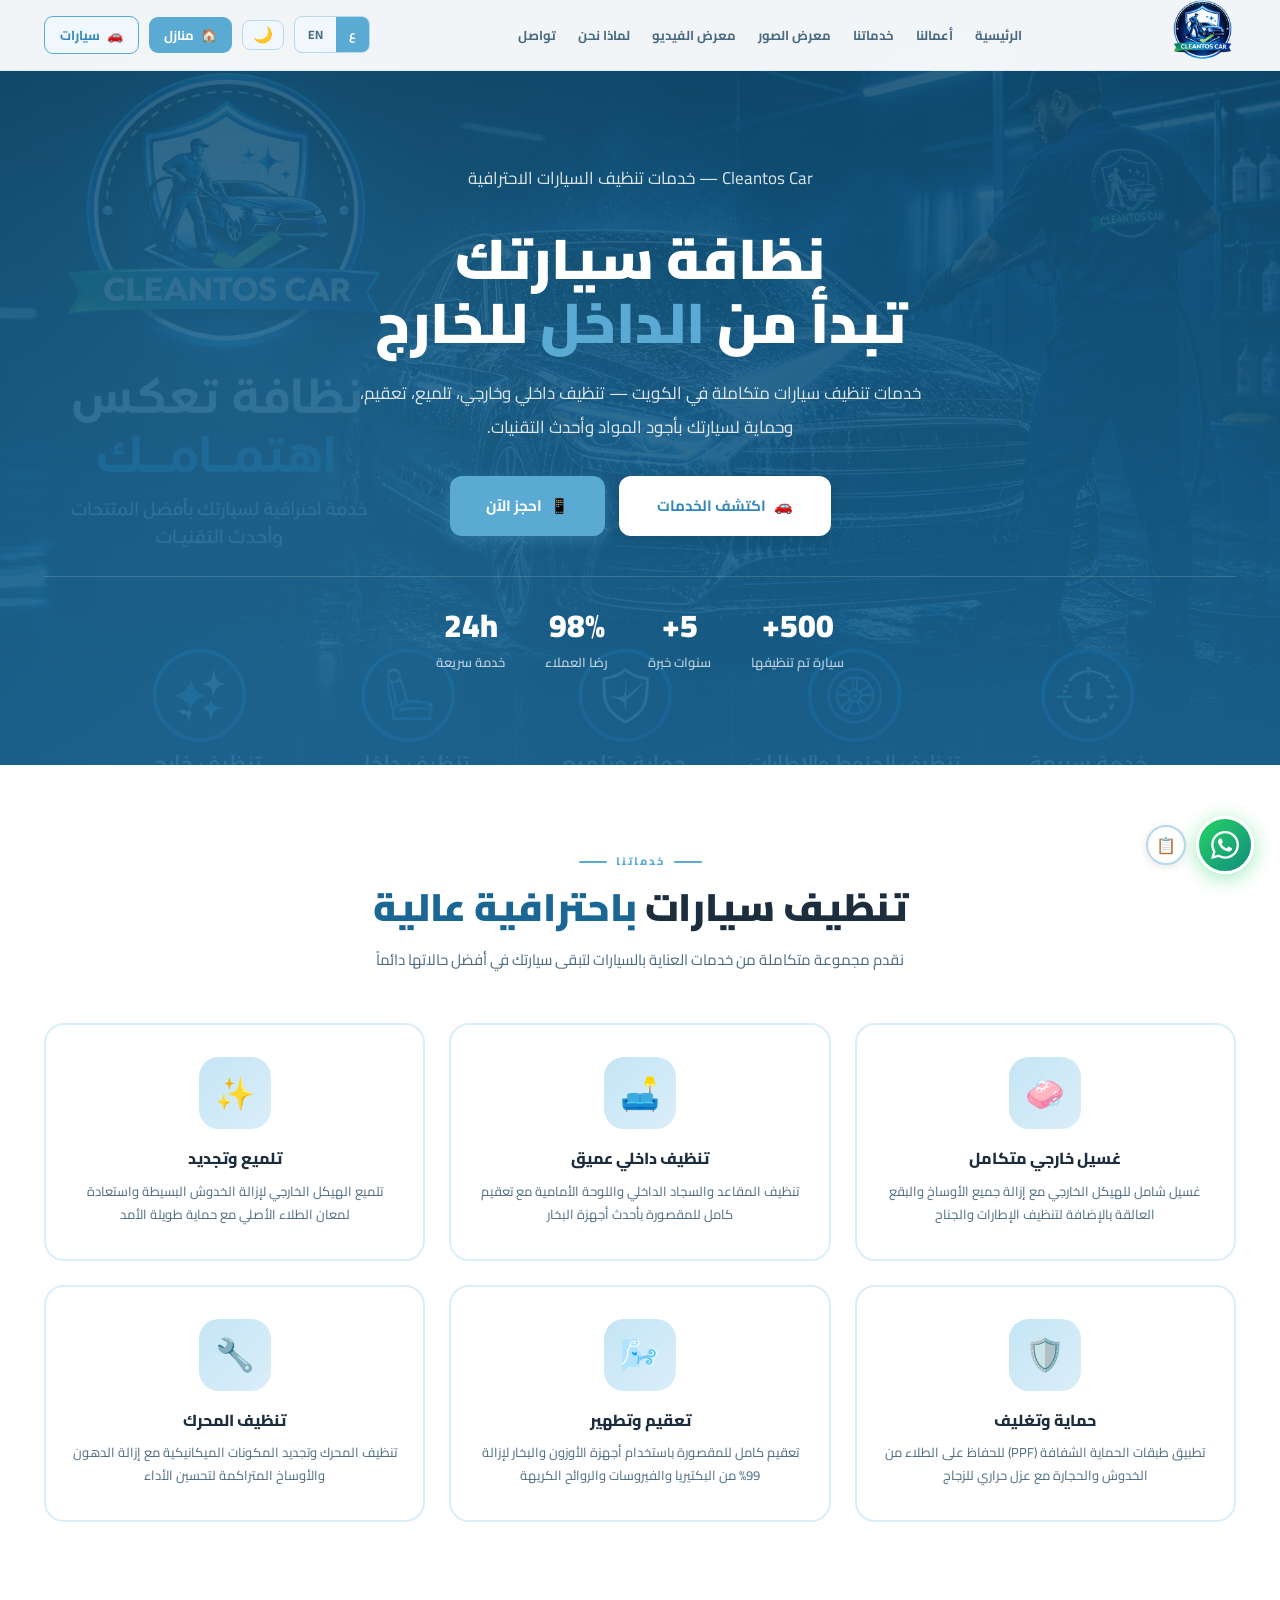
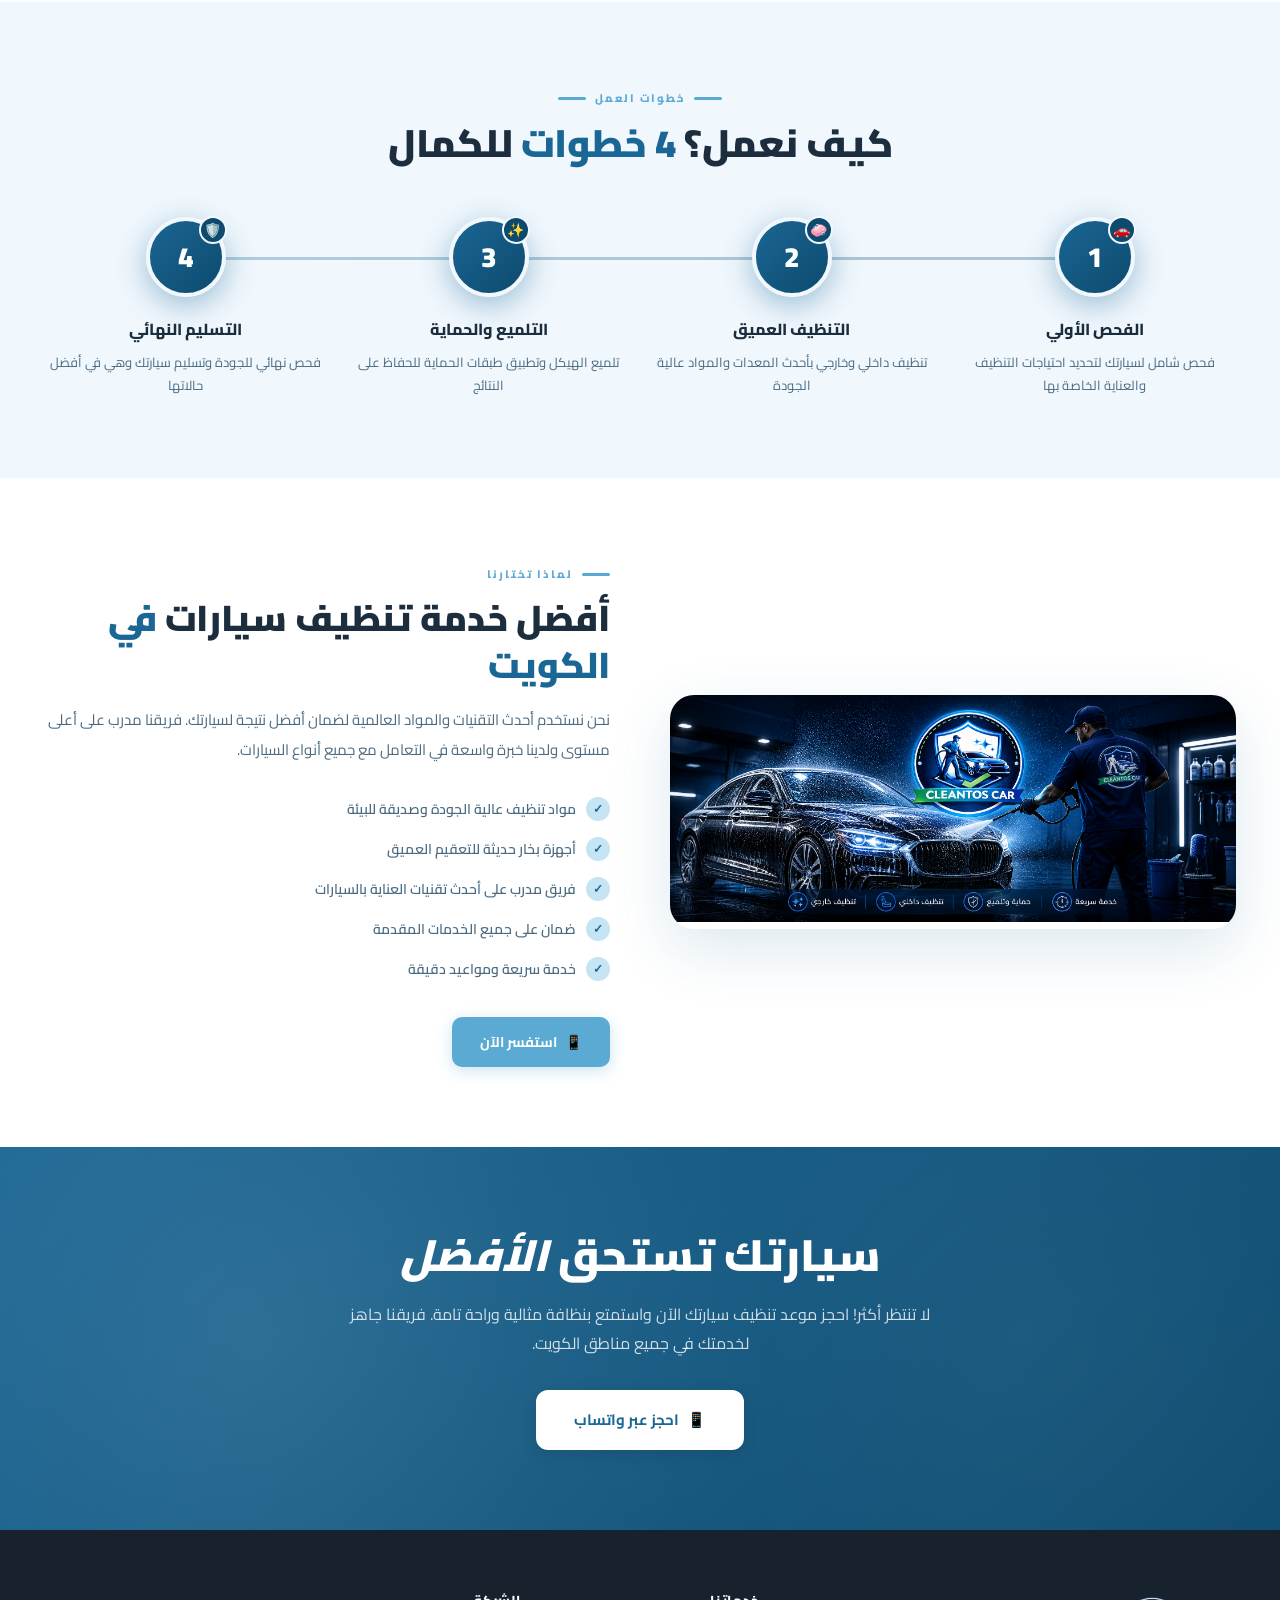
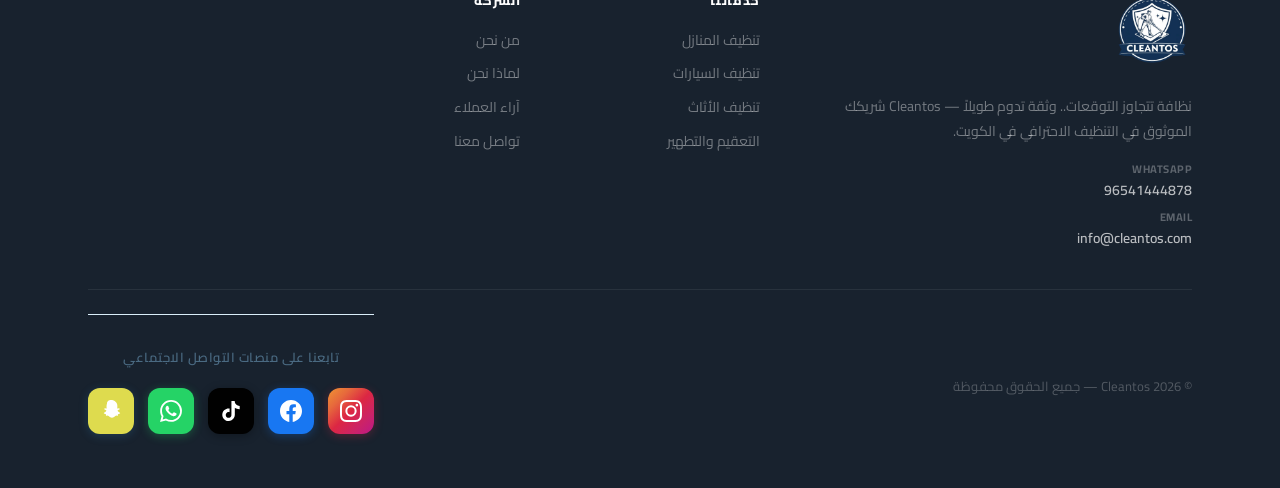
==== car.html @ 4e203213 "t ccommitt" ====
<!DOCTYPE html>
<html lang="ar" dir="rtl">

<head>
  <!-- Charset & Viewport -->
  <meta charset="UTF-8"/>
  <meta name="viewport" content="width=device-width, initial-scale=1.0"/>
  
  <!-- Canonical URL -->
  <link rel="canonical" href="https://www.cleantos.com/"/>
  
  <!-- Title: أقصر وأكثر تركيزاً -->
  <title>كليتوس | تنظيف منازل وسيارات في الكويت - احجز الآن</title>
  
  <!-- Meta Description: أكثر جاذبية ودعوة للعمل -->
  <meta name="description" content="✓ تنظيف احترافي للمنازل والسيارات في الكويت ✓ خبرة 5+ سنوات ✓ مواد آمنة وصديقة للبيئة ✓ حجز فوري عبر واتساب 41444878 - احصل على عرض مجاني!"/>
  
  <!-- Keywords (اختياري لكن مفيد) -->
  <meta name="keywords" content="تنظيف منازل الكويت, تنظيف سيارات, تنظيف فلل, تنظيف شقق, تنظيف كنب, تنظيف سجاد, خدمات تنظيف, شركة تنظيف"/>
  
  <!-- Author -->
  <meta name="author" content="Cleantos Kuwait"/>
  <meta name="robots" content="index, follow, max-image-preview:large, max-snippet:-1, max-video-preview:-1"/>
  
  <!-- Geo Tags (مهم للكويت) -->
  <meta name="geo.region" content="KW"/>
  <meta name="geo.placename" content="Kuwait"/>
  <meta name="geo.position" content="29.3759;47.9774"/>
  <meta name="ICBM" content="29.3759, 47.9774"/>
  
  <!-- Open Graph / Facebook -->
  <meta property="og:locale" content="ar_KW"/>
  <meta property="og:type" content="website"/>
  <meta property="og:title" content="كليتوس | تنظيف احترافي للمنازل والسيارات في الكويت"/>
  <meta property="og:description" content="خدمات تنظيف متكاملة بأجود المواد وأحدث المعدات - التزام تام بالمواعيد في جميع مناطق الكويت"/>
  <meta property="og:url" content="https://www.cleantos.com/"/>
  <meta property="og:site_name" content="Cleantos Kuwait"/>
  <meta property="og:image" content="https://www.cleantos.com/images/og-image.jpg"/>
  <meta property="og:image:width" content="1200"/>
  <meta property="og:image:height" content="630"/>
  <meta property="og:image:alt" content="خدمات تنظيف كليتوس في الكويت"/>
  
  <!-- Twitter Card -->
  <meta name="twitter:card" content="summary_large_image"/>
  <meta name="twitter:title" content="كليتوس | تنظيف احترافي للمنازل والسيارات في الكويت"/>
  <meta name="twitter:description" content="خدمات تنظيف متكاملة بأجود المواد وأحدث المعدات"/>
  <meta name="twitter:image" content="https://www.cleantos.com/images/twitter-card.jpg"/>
  
  <!-- Favicon -->
  <link rel="icon" type="image/png" href="/logo.png"/>
  <link rel="apple-touch-icon" href="/logo.png"/>
  
  <!-- Preconnect for Performance -->
  <link rel="preconnect" href="https://fonts.googleapis.com"/>
  <link rel="preconnect" href="https://fonts.gstatic.com" crossorigin/>
  <link rel="dns-prefetch" href="https://images.unsplash.com"/>
  
  <!-- Fonts -->
  <link href="https://fonts.googleapis.com/css2?family=Cairo:wght@300;400;500;600;700;800;900&family=Inter:wght@400;500;600;700;800;900&display=swap" rel="stylesheet"/>
  
<link rel="stylesheet" href="style.css"/>

<style>
/* ===== ROOT & BASE ===== */


:root{--sky:#f0f7fd;--sky2:#daeef9;--w:#fff;--az:#5aaad4;--az2:#3388bb;--az3:#1a6694;--azp:#c5e5f5;
   --car-primary:#1a6694;
  --car-secondary:#0d4a6e;
  --car-accent:#5aaad4;
  --car-light:#c5e5f5;
  --car-grad:linear-gradient(135deg,#1a6694,#0d4a6e);
  
  --car-grad:linear-gradient(135deg,#1a6694,#0d4a6e);
  --house-grad:linear-gradient(135deg,#25a55f,#1a7a44);
  --dk:#18222e;--tx:#1c2d3e;--txl:#4a6a82;--bd:#b8d8ee;--bd2:#daeef9;--shadow:0 4px 20px rgba(90,170,212,0.08);--shadow-hover:0 20px 50px rgba(90,170,212,0.2);}
html{scroll-behavior:smooth}
body{font-family:'Cairo',sans-serif;background:var(--sky);color:var(--tx);direction:rtl;overflow-x:hidden;line-height:1.6;}
html.ltr body{direction:ltr;font-family:'Inter',sans-serif}
html.ltr .ar{display:none!important}
html.ltr .en{display:initial!important}
html:not(.ltr) .en{display:none!important}
.rv{opacity:0;transform:translateY(30px);transition:opacity 0.8s ease,transform 0.8s ease}
.rv.on{opacity:1;transform:translateY(0)}
.container{max-width:1340px;margin:0 auto;padding:0 44px;position:relative;z-index:1}
#pgb{position:fixed;top:0;left:0;height:3px;background:linear-gradient(90deg,var(--az3),var(--az),#90d0f0);z-index:9999;width:0;transition:width 0.1s;}
#btt{position:fixed;bottom:96px;left:26px;width:48px;height:48px;border-radius:50%;background:var(--az);color:#fff;border:none;cursor:pointer;font-size:20px;display:flex;align-items:center;justify-content:center;box-shadow:0 4px 18px rgba(90,170,212,.4);opacity:0;transform:translateY(14px);transition:all .35s;z-index:998;}
#btt.sh{opacity:1;transform:translateY(0)}
#btt:hover{background:var(--az2);transform:translateY(-3px)!important}
#wa{position:fixed;bottom:26px;right:26px;z-index:999;display:flex;align-items:center;gap:10px;}
.wab{width:58px;height:58px;border-radius:50%;background:linear-gradient(135deg,#25d366,#128c7e);display:flex;align-items:center;justify-content:center;box-shadow:0 4px 20px rgba(37,211,102,.45);border:3px solid #fff;animation:wap 2.5s infinite;transition:transform .2s;text-decoration:none;position:relative;}
.wab:hover{transform:scale(1.12)}
.wab svg{width:28px;height:28px;fill:#fff}
@keyframes wap{0%,100%{box-shadow:0 4px 20px rgba(37,211,102,.38)}50%{box-shadow:0 4px 30px rgba(37,211,102,.72),0 0 0 8px rgba(37,211,102,.1)}}
.wat{background:var(--dk);color:#fff;font-size:12px;font-weight:700;padding:6px 14px;border-radius:20px;white-space:nowrap;opacity:0;transform:translateX(-8px);transition:all .3s;pointer-events:none;}
#wa:hover .wat{opacity:1;transform:translateX(0)}
#booking-btn{position:fixed;bottom:96px;right:26px;background:var(--az2);color:#fff;padding:12px 20px;border-radius:25px;font-size:13px;font-weight:700;box-shadow:0 4px 16px rgba(51,136,187,.35);z-index:998;text-decoration:none;font-family:inherit;transition:all .25s;white-space:nowrap;display:flex;align-items:center;gap:6px;}
#booking-btn:hover{background:var(--az3);transform:translateY(-2px);box-shadow:0 6px 22px rgba(51,136,187,.45);}
html.ltr #booking-btn{right:auto;left:26px}
header{position:fixed;top:0;right:0;left:0;z-index:1000;background:rgba(255,255,255,0.95);backdrop-filter:blur(10px);border-bottom:1px solid var(--bd2);transition:box-shadow .3s;}
.navi{display:flex;align-items:center;justify-content:space-between;padding:0 44px;height:70px;max-width:1340px;margin:0 auto;}
.nul{display:flex;align-items:center;gap:22px;list-style:none;}
.nul a{text-decoration:none;color:var(--txl);font-size:13px;font-weight:700;white-space:nowrap;position:relative;padding-bottom:3px;cursor:pointer;transition:color .2s;}
.nul a::after{content:'';position:absolute;bottom:0;right:0;width:0;height:2px;background:var(--az);transition:width .25s;border-radius:2px;}
html.ltr .nul a::after{right:auto;left:0}
.nul a:hover,.nul a.act{color:var(--az)}
.nul a:hover::after,.nul a.act::after{width:100%}
.lt{display:flex;background:var(--sky);border:1.5px solid var(--bd);border-radius:8px;overflow:hidden;}
.lt button{background:none;border:none;padding:6px 13px;font-size:12px;font-weight:700;color:var(--txl);cursor:pointer;transition:all .2s;font-family:inherit;}
.lt button.a{background:var(--az);color:#fff}
.navr{display:flex;align-items:center;gap:10px;}
.nc{display:flex;align-items:center;gap:7px;padding:8px 15px;border-radius:9px;font-size:13px;font-weight:700;cursor:pointer;border:none;font-family:inherit;transition:all .2s;white-space:nowrap;text-decoration:none;}
.nc-az{background:var(--az);color:#fff}
.nc-az:hover{background:var(--az2);transform:translateY(-1px);box-shadow:0 4px 14px rgba(90,170,212,.3)}
.nc-out{background:var(--sky);border:1.5px solid var(--az)!important;color:var(--az2);}
.nc-out:hover{background:var(--azp);transform:translateY(-1px)}
.hbg{display:none;flex-direction:column;gap:5px;cursor:pointer;padding:4px;}
.hbg span{display:block;width:24px;height:2px;background:var(--txl);border-radius:2px;transition:all .3s;}
.hbg.o span:first-child{transform:translateY(7px) rotate(45deg)}
.hbg.o span:nth-child(2){opacity:0}
.hbg.o span:last-child{transform:translateY(-7px) rotate(-45deg)}
.mobn{display:none;flex-direction:column;background:var(--w);border-top:1px solid var(--bd2);padding:0 28px;max-height:0;overflow:hidden;transition:max-height .4s ease,padding .3s;}
.mobn.o{display:flex;max-height:600px;padding:14px 28px;}
.mobn a{color:var(--txl);text-decoration:none;font-size:14px;font-weight:600;padding:9px 0;border-bottom:1px solid var(--bd2);transition:color .2s;}
.mobn a:hover{color:var(--az)}
.mobn a:last-child{border-bottom:none}
.hero{min-height:100vh;background:linear-gradient(rgba(240,247,253,0.85), rgba(218,238,249,0.9)),url('https://images.unsplash.com/photo-1581578731548-c64695cc6952?auto=format&fit=crop&w=1920&q=80');background-size:cover;background-position:center;display:flex;align-items:center;position:relative;overflow:hidden;padding-top:70px;}
.hero-pattern{position:absolute;inset:0;width:100%;height:100%;pointer-events:none;z-index:0;opacity:0.6;}
.hero-content{max-width:1340px;margin:0 auto;padding:80px 44px;display:grid;grid-template-columns:1.1fr .9fr;gap:60px;align-items:center;position:relative;z-index:2;width:100%;}
.hero-badge{display:inline-flex;align-items:center;gap:8px;background:var(--azp);color:var(--az2);font-size:12px;font-weight:800;padding:6px 16px;border-radius:20px;border:1.5px solid var(--bd);margin-bottom:20px;}
.hero-subtitle{color:var(--txl);font-size:15px;margin-bottom:10px;font-weight:600;font-style:italic;}
.hero-title{font-size:clamp(32px,4vw,56px);font-weight:900;color:var(--tx);line-height:1.15;margin-bottom:20px;}
.hero-title em{font-style:normal;color:var(--az);}
.hero-desc{color:var(--txl);font-size:16px;line-height:2;margin-bottom:32px;max-width:500px;}
.hero-buttons{display:flex;gap:14px;flex-wrap:wrap;margin-bottom:40px;}
.hero-stats{display:flex;gap:32px;padding-top:28px;border-top:2px solid var(--bd2);flex-wrap:wrap;}
.hero-stat-num{font-size:28px;font-weight:900;color:var(--az);display:block;line-height:1;margin-bottom:8px;}
.hero-stat-label{font-size:12px;color:var(--txl);font-weight:600;}
.hero-cards{display:flex;flex-direction:column;gap:14px;}
.hero-card{background:rgba(255,255,255,0.6);backdrop-filter:blur(10px);border:1.5px solid var(--bd2);border-radius:16px;padding:18px 20px;display:flex;align-items:flex-start;gap:14px;text-decoration:none;transition:all .35s;}
.hero-card:hover{border-color:var(--az);transform:translateX(-8px);background:rgba(255,255,255,0.9);box-shadow:var(--shadow-hover);}
html.ltr .hero-card:hover{transform:translateX(8px)}
.hero-card-icon{width:44px;height:44px;border-radius:12px;flex-shrink:0;background:var(--azp);border:1.5px solid var(--bd);display:flex;align-items:center;justify-content:center;font-size:20px;}
.hero-card h3{color:var(--tx);font-size:14px;font-weight:700;margin-bottom:4px;}
.hero-card p{color:var(--txl);font-size:12.5px;line-height:1.6;}
.tw-cursor{display:inline-block;color:var(--az);font-weight:300;font-size:1.1em;margin-right:2px;animation:blink 1s step-end infinite;}
html.ltr .tw-cursor{margin-right:0;margin-left:2px}
@keyframes blink{0%,100%{opacity:1}50%{opacity:0}}
@keyframes pulse-btn{0%,100%{box-shadow:0 8px 30px rgba(90,170,212,.35);transform:scale(1)}50%{box-shadow:0 8px 40px rgba(90,170,212,.55);transform:scale(1.03)}}
.btn{display:inline-flex;align-items:center;gap:8px;padding:14px 28px;border-radius:10px;font-size:14px;font-weight:700;cursor:pointer;border:none;font-family:inherit;transition:all .25s;text-decoration:none;white-space:nowrap;}
.btn-az{background:var(--az);color:#fff;box-shadow:0 4px 15px rgba(90,170,212,.3);}
.btn-az:hover{background:var(--az2);transform:translateY(-2px);box-shadow:0 8px 25px rgba(90,170,212,.4);}
.btn-out{background:transparent;color:var(--az);border:2px solid var(--az)!important;}
.btn-out:hover{background:var(--azp);transform:translateY(-2px);}
.btn-wh{background:#fff;color:var(--az2);border:2px solid #fff!important;box-shadow:0 4px 15px rgba(0,0,0,.1);}
.btn-wh:hover{background:var(--azp);border-color:var(--az)!important;}
.btn-lg{padding:16px 36px;font-size:15px;border-radius:12px;}
.section-header{text-align:center;margin-bottom:48px;}
.ey{display:inline-flex;align-items:center;gap:9px;margin-bottom:12px;}
.eyl{width:28px;height:2.5px;background:var(--az);border-radius:2px;flex-shrink:0;}
.eyt{font-size:11px;font-weight:800;color:var(--az);text-transform:uppercase;letter-spacing:2px;}
.st{font-size:clamp(24px,3vw,40px);font-weight:900;color:var(--tx);line-height:1.3;margin-bottom:13px;}
.st em{font-style:normal;color:var(--az);}
.sd{color:var(--txl);font-size:15px;line-height:2;max-width:600px;margin:0 auto;}
.why-section{background:var(--w);padding:80px 44px;position:relative;overflow:hidden;}
.why-grid{display:grid;grid-template-columns:repeat(5,1fr);gap:20px;}
.why-card{background:var(--w);border:2px solid var(--bd2);border-radius:20px;padding:32px 18px;text-align:center;transition:all .4s cubic-bezier(0.175,0.885,0.32,1.275);position:relative;overflow:hidden;box-shadow:var(--shadow);}
.why-card::before{content:'';position:absolute;top:0;left:0;right:0;height:4px;background:linear-gradient(90deg,var(--az3),var(--az),var(--az2));transform:scaleX(0);transition:transform .4s ease;transform-origin:right;}
.why-card:hover::before{transform:scaleX(1);transform-origin:left;}
.why-card:hover{transform:translateY(-10px) scale(1.02);border-color:var(--az);box-shadow:var(--shadow-hover),0 0 0 1px rgba(90,170,212,0.1);}
.why-icon-wrap{width:72px;height:72px;border-radius:20px;background:linear-gradient(135deg,var(--azp),var(--sky2));display:flex;align-items:center;justify-content:center;margin:0 auto 18px;font-size:32px;transition:all .4s ease;position:relative;}
.why-card:hover .why-icon-wrap{transform:rotate(-5deg) scale(1.1);background:linear-gradient(135deg,var(--az),var(--az2));box-shadow:0 8px 25px rgba(90,170,212,.35);}
.why-card h4{font-size:15px;font-weight:800;color:var(--tx);margin-bottom:10px;line-height:1.4;}
.why-card p{font-size:12.5px;color:var(--txl);line-height:1.8;}
.why-blob{position:absolute;top:-20px;right:-20px;width:80px;height:80px;background:var(--azp);border-radius:50%;opacity:.3;transition:all .4s;}
.why-card:hover .why-blob{transform:scale(2.5) translate(-20px,20px);opacity:.15;}
.service-section{padding:80px 44px;position:relative;overflow:hidden;}
.service-section:nth-child(even){background:var(--sky)}
.service-section:nth-child(odd){background:var(--w)}
.service-grid{display:grid;grid-template-columns:1fr 1fr;gap:60px;align-items:center;}
.service-image{border-radius:24px;overflow:hidden;box-shadow:0 20px 60px rgba(90,170,212,.15);position:relative;}
.service-image img{width:100%;height:100%;object-fit:cover;transition:transform .6s ease;}
.service-image:hover img{transform:scale(1.05)}
.service-image-badge{position:absolute;top:20px;right:20px;background:var(--az);color:#fff;padding:8px 16px;border-radius:20px;font-size:13px;font-weight:700;}
html.ltr .service-image-badge{right:auto;left:20px}
.service-content h3{font-size:clamp(24px,3vw,36px);font-weight:900;color:var(--tx);margin-bottom:16px;line-height:1.3;}
.service-content h3 em{font-style:normal;color:var(--az);}
.service-content p{color:var(--txl);font-size:15px;line-height:2;margin-bottom:24px;}
.service-features{list-style:none;margin-bottom:28px;}
.service-features li{display:flex;align-items:center;gap:10px;padding:8px 0;color:var(--txl);font-size:14px;font-weight:600;}
.service-features li::before{content:'✓';width:24px;height:24px;background:var(--azp);border-radius:50%;display:flex;align-items:center;justify-content:center;color:var(--az);font-size:12px;font-weight:900;flex-shrink:0;}
.stats-section{background:linear-gradient(135deg,var(--az3),var(--az2));padding:60px 44px;position:relative;overflow:hidden;}
.stats-grid{display:grid;grid-template-columns:repeat(4,1fr);gap:32px;max-width:1000px;margin:0 auto;text-align:center;position:relative;z-index:1;}
.stat-item{color:#fff;}
.stat-num{font-size:clamp(36px,4vw,48px);font-weight:900;display:block;line-height:1;margin-bottom:8px;}
.stat-label{font-size:14px;opacity:0.8;font-weight:600;}
.stat-divider{width:1px;background:rgba(255,255,255,0.2);height:60px;align-self:center;}
.testimonials-section{background:var(--sky);padding:80px 44px;}
.testimonials-grid{display:grid;grid-template-columns:repeat(3,1fr);gap:24px;}
.testimonial-card{background:var(--w);border:2px solid var(--bd2);border-radius:20px;padding:32px;transition:all .3s;box-shadow:var(--shadow);}
.testimonial-card:hover{transform:translateY(-5px);border-color:var(--az);box-shadow:var(--shadow-hover);}
.testimonial-stars{color:#ffc107;font-size:18px;margin-bottom:16px;letter-spacing:2px;}
.testimonial-text{color:var(--tx);font-size:15px;line-height:1.9;margin-bottom:20px;font-style:italic;}
.testimonial-author{display:flex;align-items:center;gap:12px;}
.testimonial-avatar{width:48px;height:48px;border-radius:50%;background:linear-gradient(135deg,var(--az),var(--az2));display:flex;align-items:center;justify-content:center;color:#fff;font-size:18px;font-weight:700;}
.testimonial-info h5{font-size:14px;font-weight:800;color:var(--tx);margin-bottom:2px;}
.testimonial-info span{font-size:12px;color:var(--txl);}
.cta-section{background:linear-gradient(135deg,var(--az3),var(--az2));padding:80px 44px;text-align:center;position:relative;overflow:hidden;}
.cta-section h2{font-size:clamp(28px,3.5vw,44px);font-weight:900;color:#fff;line-height:1.3;margin-bottom:16px;}
.cta-section p{color:rgba(255,255,255,0.75);font-size:16px;line-height:1.8;margin-bottom:32px;max-width:600px;margin-left:auto;margin-right:auto;}
.cta-buttons{display:flex;gap:16px;justify-content:center;flex-wrap:wrap;}
footer{background:var(--dk);color:#fff;padding:60px 44px 30px;}
.footer-grid{display:grid;grid-template-columns:2fr 1fr 1fr 1fr;gap:46px;padding-bottom:40px;border-bottom:1px solid rgba(255,255,255,.07);margin-bottom:24px;}
.footer-brand p{color:rgba(255,255,255,.4);font-size:14px;line-height:1.85;margin-bottom:16px;}
.footer-contact{display:flex;flex-direction:column;gap:8px;}
.footer-contact-item{display:flex;flex-direction:column;}
.footer-contact-label{color:rgba(255,255,255,.3);font-size:11px;font-weight:700;text-transform:uppercase;letter-spacing:.5px;}
.footer-contact-value{color:rgba(255,255,255,.7);font-size:14px;font-weight:600;text-decoration:none;transition:color .2s;}
.footer-contact-value:hover{color:var(--az)}
.footer-col h4{font-size:13px;font-weight:800;color:#fff;margin-bottom:16px;text-transform:uppercase;letter-spacing:.8px;}
.footer-col ul{list-style:none;}
.footer-col li{margin-bottom:8px}
.footer-col a{color:rgba(255,255,255,.4);text-decoration:none;font-size:14px;transition:color .2s;}
.footer-col a:hover{color:var(--az)}
.footer-bottom{display:flex;align-items:center;justify-content:space-between;flex-wrap:wrap;gap:12px;}
.footer-copyright{color:rgba(255,255,255,.25);font-size:13px;}
.footer-socials{display:flex;gap:10px;}
.footer-social{width:38px;height:38px;border-radius:50%;background:rgba(255,255,255,.08);border:1px solid rgba(255,255,255,.12);display:flex;align-items:center;justify-content:center;text-decoration:none;color:rgba(255,255,255,.5);font-size:14px;font-weight:700;transition:all .25s;}
.footer-social:hover{background:var(--az);border-color:var(--az);color:#fff;transform:translateY(-3px);}
@media(max-width:1200px){.why-grid{grid-template-columns:repeat(3,1fr)}.service-grid{gap:40px}}
@media(max-width:1000px){.hero-content{grid-template-columns:1fr;text-align:center}.hero-desc{margin:0 auto 32px}.hero-buttons{justify-content:center}.hero-stats{justify-content:center}.hero-cards{display:none}.service-grid{grid-template-columns:1fr}.testimonials-grid{grid-template-columns:1fr}.stats-grid{grid-template-columns:repeat(2,1fr)}.stat-divider{display:none}.footer-grid{grid-template-columns:1fr 1fr}}
@media(max-width:800px){.nul,.navr .nc{display:none}.hbg{display:flex}.navi{padding:0 20px}.container{padding:0 20px}.hero{padding-top:70px}.hero-content{padding:60px 20px}.why-grid{grid-template-columns:1fr}.why-card{padding:24px 20px;display:flex;align-items:center;text-align:right;gap:16px}html.ltr .why-card{text-align:left}.why-icon-wrap{width:56px;height:56px;margin:0;flex-shrink:0}.why-card h4{margin-bottom:4px}.why-blob{display:none}.service-section{padding:60px 20px}.stats-grid{grid-template-columns:1fr;gap:24px}.footer-grid{grid-template-columns:1fr}.cta-section{padding:60px 20px}.testimonials-section{padding:60px 20px}.why-section{padding:60px 20px}}
@media(max-width:600px){.hero-title{font-size:28px}.hero-buttons{flex-direction:column;align-items:center}.btn{width:100%;justify-content:center}}
html.dark{--sky:#0f1a25;--sky2:#152535;--w:#1a2634;--az:#6bb8e0;--az2:#4a9ec9;--az3:#2d7aa8;--azp:#1a3a4d;--dk:#0d1218;--tx:#e8f4fc;--txl:#8ab4c7;--bd:#2a4a5e;--bd2:#1e3a4d;}
html.dark header{background:rgba(26,38,52,0.95)}
html.dark .hero{background:linear-gradient(rgba(15,26,37,0.9),rgba(15,26,37,0.95)),url('https://images.unsplash.com/photo-1581578731548-c64695cc6952?auto=format&fit=crop&w=1920&q=80');}
html.dark .hero-card{background:rgba(26,38,52,0.7)}
html.dark .why-card{background:var(--w);border-color:var(--bd2)}
html.dark .testimonial-card{background:var(--w);border-color:var(--bd2)}
html.dark .service-section:nth-child(odd){background:var(--w)}
#dm{background:var(--sky);border:1.5px solid var(--bd);border-radius:8px;padding:6px 10px;font-size:16px;cursor:pointer;transition:all .2s;line-height:1;}
#dm:hover{background:var(--azp);transform:scale(1.1)}
html.dark #dm{background:var(--azp);border-color:var(--az)}
.wab-copy{width:40px;height:40px;border-radius:50%;background:var(--w);border:2px solid var(--bd);display:flex;align-items:center;justify-content:center;cursor:pointer;font-size:16px;transition:all .2s;box-shadow:0 2px 10px rgba(0,0,0,.1);}
.wab-copy:hover{background:var(--azp);border-color:var(--az);transform:scale(1.1)}
html.dark .wab-copy{background:var(--w);border-color:var(--bd2)}
#toast{position:fixed;bottom:140px;right:26px;background:var(--az2);color:#fff;padding:12px 20px;border-radius:12px;font-size:13px;font-weight:700;opacity:0;transform:translateY(10px);transition:all .3s;z-index:999;pointer-events:none;}

/* 3 steps styles */
/* Pulse animation for CTA button */
@keyframes pulse-btn {
  0%, 100% { box-shadow: 0 8px 30px rgba(90,170,212,.35); transform: scale(1); }
  50% { box-shadow: 0 8px 40px rgba(90,170,212,.55); transform: scale(1.03); }
}

/* Step cards responsive */
@media(max-width:1100px){
  .step-arrow { display: none !important; }
  .step-line { display: none !important; }
  .step-card { max-width: 100% !important; }
}

/* Dark mode adjustments */
html.dark .step-card .card { background: var(--w); }
html.dark .step-card .card:hover { border-color: var(--az) !important; }



/* Main Portal */
.portal{
  flex:1;
  display:flex;
  flex-direction:column;
  align-items:center;
  justify-content:center;
  padding:40px 24px;
  position:relative;
  overflow:hidden;
}
.portal::before{
  content:'';
  position:absolute;
  inset:0;
  background:
    radial-gradient(circle at 20% 50%, rgba(90,170,212,0.08) 0%, transparent 50%),
    radial-gradient(circle at 80% 50%, rgba(37,165,95,0.06) 0%, transparent 50%);
  pointer-events:none;
}
.portal-inner{
  max-width:1000px;
  width:100%;
  position:relative;
  z-index:1;
}

/* Tagline */
.tagline{
  text-align:center;
  margin-bottom:48px;
}
.tagline h1{
  font-size:clamp(24px,4vw,42px);
  font-weight:900;
  color:var(--tx);
  margin-bottom:12px;
  line-height:1.3;
}
.tagline h1 em{
  font-style:normal;
  color:var(--az2);
}
.tagline p{
  font-size:clamp(14px,2vw,18px);
  color:var(--txl);
  font-weight:600;
  max-width:500px;
  margin:0 auto;
  line-height:1.8;
}

/* Cards Grid */
.cards-grid{
  display:grid;
  grid-template-columns:1fr 1fr;
  gap:32px;
  margin-bottom:48px;
}
@media(max-width:768px){
  .cards-grid{grid-template-columns:1fr;gap:24px}
  .tagline{margin-bottom:32px}
}

/* Service Card */
.svc-card{
  background:var(--w);
  border:2px solid var(--bd2);
  border-radius:24px;
  padding:36px 28px;
  text-align:center;
  transition:all .4s cubic-bezier(0.34,1.56,0.64,1);
  position:relative;
  overflow:hidden;
  cursor:pointer;
  text-decoration:none;
  display:flex;
  flex-direction:column;
  align-items:center;
}
.svc-card::before{
  content:'';
  position:absolute;
  top:0;
  left:0;
  right:0;
  height:4px;
  transform:scaleX(0);
  transition:transform .4s;
}
.svc-card:hover{
  transform:translateY(-8px);
  box-shadow:0 24px 60px rgba(90,170,212,.18);
}
.svc-card:hover::before{
  transform:scaleX(1);
}

/* House Card */
.svc-card.house::before{background:var(--house-grad)}
.svc-card.house:hover{border-color:#25a55f}
.svc-card.house .svc-logo{
  background:linear-gradient(135deg,rgba(37,165,95,0.1),rgba(26,122,68,0.05));
  border:2px solid rgba(37,165,95,0.2);
}
.svc-card.house .svc-btn{
  background:var(--house-grad);
}
.svc-card.house .svc-btn:hover{
  background:linear-gradient(135deg,#1a7a44,#146633);
}
.svc-card.house .svc-icon{
  color:#25a55f;
}

/* Car Card */
.svc-card.car::before{background:var(--car-grad)}
.svc-card.car:hover{border-color:var(--az3)}
.svc-card.car .svc-logo{
  background:linear-gradient(135deg,rgba(26,102,148,0.1),rgba(13,74,110,0.05));
  border:2px solid rgba(26,102,148,0.2);
}
.svc-card.car .svc-btn{
  background:var(--car-grad);
}
.svc-card.car .svc-btn:hover{
  background:linear-gradient(135deg,#0d4a6e,#083a5a);
}
.svc-card.car .svc-icon{
  color:var(--az3);
}

/* Logo Container */
.svc-logo{
  width:160px;
  height:160px;
  border-radius:50%;
  display:flex;
  align-items:center;
  justify-content:center;
  margin-bottom:20px;
  transition:transform .4s;
}
.svc-card:hover .svc-logo{
  transform:scale(1.08);
}
.svc-logo img{
  width:130px;
  height:130px;
  object-fit:contain;
  border-radius:50%;
}

/* Card Content */
.svc-card h3{
  font-size:22px;
  font-weight:900;
  color:var(--tx);
  margin-bottom:8px;
}
.svc-card .svc-desc{
  font-size:14px;
  color:var(--txl);
  line-height:1.9;
  margin-bottom:20px;
  max-width:280px;
}
.svc-features{
  display:flex;
  flex-direction:column;
  gap:8px;
  margin-bottom:24px;
  text-align:right;
  width:100%;
  max-width:260px;
}
html.ltr .svc-features{text-align:left}
.svc-feature{
  display:flex;
  align-items:center;
  gap:10px;
  font-size:13px;
  color:var(--txl);
  font-weight:600;
}
.svc-feature .svc-icon{
  font-size:16px;
  width:24px;
  text-align:center;
  flex-shrink:0;
}

/* Button */
.svc-btn{
  display:inline-flex;
  align-items:center;
  gap:8px;
  padding:14px 36px;
  border-radius:30px;
  color:#fff;
  font-size:15px;
  font-weight:800;
  border:none;
  cursor:pointer;
  font-family:inherit;
  transition:all .3s;
  box-shadow:0 6px 24px rgba(0,0,0,.15);
  text-decoration:none;
}
.svc-btn:hover{
  transform:translateY(-2px);
  box-shadow:0 10px 32px rgba(0,0,0,.2);
}


/* Animations */
@keyframes fadeUp{
  from{opacity:0;transform:translateY(30px)}
  to{opacity:1;transform:translateY(0)}
}
.anim{
  animation:fadeUp .7s ease-out forwards;
  opacity:0;
}
.anim-d1{animation-delay:.1s}
.anim-d2{animation-delay:.2s}
.anim-d3{animation-delay:.3s}

/* Why Us Cards Grid Responsive */
@media(max-width:1200px){
  .why-cards-grid{grid-template-columns:repeat(3,1fr)!important}
}
@media(max-width:800px){
  .why-cards-grid{grid-template-columns:1fr!important;gap:16px!important}
  .why-card{padding:24px 20px!important;display:flex;align-items:center;text-align:right;gap:16px}
  html.ltr .why-card{text-align:left}
  .why-card .why-icon-circle{width:56px!important;height:56px!important;margin:0!important;flex-shrink:0}
  .why-card h4{font-size:14px!important;margin-bottom:4px!important}
  .why-card p{font-size:12px!important}
  .why-card .why-blob{display:none}
}

/* Why Card hover effects */
.why-card:hover .why-icon-circle{
  transform: rotate(360deg) scale(1.1) !important;
}
.why-card:hover .why-blob{
  transform: scale(2.5) translate(-20px, 20px);
  opacity: 0.15 !important;
}

/* Dark mode */
html.dark .why-card{
  background: var(--w);
  border-color: var(--bd2);
}
html.dark .why-card:hover{
  border-color: var(--az);
}

/* Hero Section - Car Theme */
.car-hero{
  min-height:85vh;
  background:linear-gradient(rgba(13,74,110,0.88), rgba(26,102,148,0.92)),
    url('carcoverr.png');
  background-size:cover;
  /* background-position:center; */
  display:flex;
  align-items:center;
  position:relative;
  overflow:hidden;
  padding-top:70px;
}
.car-hero::before{
  content:'';
  position:absolute;
  inset:0;
  background:
    radial-gradient(circle at 20% 50%, rgba(90,170,212,0.15) 0%, transparent 50%),
    radial-gradient(circle at 80% 50%, rgba(26,102,148,0.1) 0%, transparent 50%);
  pointer-events:none;
}
.car-hero-content{
  max-width:1340px;
  margin:0 auto;
  padding:60px 44px;
  position:relative;
  z-index:2;
  width:100%;
  text-align:center;
}
.car-hero-badge{
  display:inline-flex;
  align-items:center;
  gap:8px;
  background:rgba(255,255,255,0.15);
  color:#fff;
  font-size:13px;
  font-weight:700;
  padding:8px 20px;
  border-radius:25px;
  border:1.5px solid rgba(255,255,255,0.25);
  margin-bottom:24px;
  backdrop-filter:blur(10px);
}
.car-hero-badge span{
  width:8px;
  height:8px;
  border-radius:50%;
  background:#25d366;
  display:inline-block;
  animation:blink 2s infinite;
}
.car-hero h1{
  font-size:clamp(32px,4.5vw,56px);
  font-weight:900;
  color:#fff;
  line-height:1.15;
  margin-bottom:20px;
}
.car-hero h1 em{
  font-style:normal;
  color:var(--car-accent);
}
.car-hero-desc{
  color:rgba(255,255,255,0.85);
  font-size:17px;
  line-height:2;
  margin-bottom:32px;
  max-width:600px;
  margin-left:auto;
  margin-right:auto;
}
.car-hero-buttons{
  display:flex;
  gap:14px;
  justify-content:center;
  flex-wrap:wrap;
  margin-bottom:40px;
}
.car-hero-stats{
  display:flex;
  gap:40px;
  justify-content:center;
  flex-wrap:wrap;
  padding-top:32px;
  border-top:1px solid rgba(255,255,255,0.15);
}
.car-hero-stat-num{
  font-size:32px;
  font-weight:900;
  color:#fff;
  display:block;
  line-height:1;
  margin-bottom:8px;
}
.car-hero-stat-label{
  font-size:13px;
  color:rgba(255,255,255,0.7);
  font-weight:600;
}

/* Section Headers */
.car-section-header{
  text-align:center;
  margin-bottom:48px;
}
.car-section-header .ey{
  justify-content:center;
}
.car-section-header h2{
  font-size:clamp(24px,3vw,40px);
  font-weight:900;
  color:var(--tx);
  line-height:1.3;
  margin-bottom:13px;
}
.car-section-header h2 em{
  font-style:normal;
  color:var(--car-primary);
}
.car-section-header p{
  color:var(--txl);
  font-size:15px;
  line-height:2;
  max-width:600px;
  margin:0 auto;
}

/* Services Grid */
.car-services{
  background:var(--w);
  padding:80px 44px;
  position:relative;
  overflow:hidden;
}
.car-services-grid{
  display:grid;
  grid-template-columns:repeat(3,1fr);
  gap:24px;
  max-width:1340px;
  margin:0 auto;
}
.car-service-card{
  background:var(--w);
  border:2px solid var(--bd2);
  border-radius:20px;
  padding:32px 24px;
  text-align:center;
  transition:all .4s cubic-bezier(0.175,0.885,0.32,1.275);
  position:relative;
  overflow:hidden;
}
.car-service-card::before{
  content:'';
  position:absolute;
  top:0;
  left:0;
  right:0;
  height:4px;
  background:var(--car-grad);
  transform:scaleX(0);
  transition:transform .4s ease;
  transform-origin:right;
}
.car-service-card:hover::before{
  transform:scaleX(1);
  transform-origin:left;
}
.car-service-card:hover{
  transform:translateY(-10px) scale(1.02);
  border-color:var(--car-primary);
  box-shadow:0 20px 50px rgba(26,102,148,0.15),0 0 0 1px rgba(26,102,148,0.08);
}
.car-service-icon{
  width:72px;
  height:72px;
  border-radius:20px;
  background:linear-gradient(135deg,var(--car-light),var(--sky2));
  display:flex;
  align-items:center;
  justify-content:center;
  margin:0 auto 18px;
  font-size:32px;
  transition:all .4s ease;
}
.car-service-card:hover .car-service-icon{
  transform:rotate(-5deg) scale(1.1);
  background:var(--car-grad);
  box-shadow:0 8px 25px rgba(26,102,148,.35);
}
.car-service-card:hover .car-service-icon svg,
.car-service-card:hover .car-service-icon span{
  filter:brightness(0) invert(1);
}
.car-service-card h4{
  font-size:16px;
  font-weight:800;
  color:var(--tx);
  margin-bottom:10px;
  line-height:1.4;
}
.car-service-card p{
  font-size:13px;
  color:var(--txl);
  line-height:1.8;
}

/* Process Section */
.car-process{
  background:var(--sky);
  padding:80px 44px;
  position:relative;
  overflow:hidden;
}
.car-process-grid{
  display:grid;
  grid-template-columns:repeat(4,1fr);
  gap:20px;
  max-width:1340px;
  margin:0 auto;
  position:relative;
}
.car-process-grid::before{
  content:'';
  position:absolute;
  top:40px;
  left:12.5%;
  right:12.5%;
  height:3px;
  background:linear-gradient(90deg,var(--car-primary),var(--car-secondary));
  border-radius:3px;
  opacity:0.3;
  z-index:0;
}
.car-step{
  text-align:center;
  position:relative;
  z-index:1;
}
.car-step-num{
  width:80px;
  height:80px;
  border-radius:50%;
  background:var(--car-grad);
  color:#fff;
  display:flex;
  align-items:center;
  justify-content:center;
  font-size:28px;
  font-weight:900;
  margin:0 auto 20px;
  box-shadow:0 8px 30px rgba(26,102,148,.4);
  border:4px solid var(--sky);
  position:relative;
}
.car-step-num::after{
  content:'';
  position:absolute;
  top:-5px;
  right:-5px;
  width:28px;
  height:28px;
  border-radius:50%;
  background:var(--car-secondary);
  color:#fff;
  display:flex;
  align-items:center;
  justify-content:center;
  font-size:14px;
  font-weight:700;
  border:2px solid var(--sky);
}
.car-step:nth-child(1) .car-step-num::after{content:'🚗'}
.car-step:nth-child(2) .car-step-num::after{content:'🧼'}
.car-step:nth-child(3) .car-step-num::after{content:'✨'}
.car-step:nth-child(4) .car-step-num::after{content:'🛡️'}
.car-step h4{
  font-size:16px;
  font-weight:800;
  color:var(--tx);
  margin-bottom:8px;
}
.car-step p{
  font-size:13px;
  color:var(--txl);
  line-height:1.8;
}

/* Features Section */
.car-features{
  background:var(--w);
  padding:80px 44px;
}
.car-features-grid{
  display:grid;
  grid-template-columns:1fr 1fr;
  gap:60px;
  max-width:1340px;
  margin:0 auto;
  align-items:center;
}
.car-features-image{
  border-radius:24px;
  overflow:hidden;
  box-shadow:0 20px 60px rgba(26,102,148,.15);
  position:relative;
}
.car-features-image img{
  width:100%;
  height:100%;
  object-fit:cover;
  transition:transform .6s ease;
}
.car-features-image:hover img{
  transform:scale(1.05);
}
.car-features-content h3{
  font-size:clamp(24px,3vw,36px);
  font-weight:900;
  color:var(--tx);
  margin-bottom:16px;
  line-height:1.3;
}
.car-features-content h3 em{
  font-style:normal;
  color:var(--car-primary);
}
.car-features-content p{
  color:var(--txl);
  font-size:15px;
  line-height:2;
  margin-bottom:24px;
}
.car-features-list{
  list-style:none;
  margin-bottom:28px;
}
.car-features-list li{
  display:flex;
  align-items:center;
  gap:10px;
  padding:8px 0;
  color:var(--txl);
  font-size:14px;
  font-weight:600;
}
.car-features-list li::before{
  content:'✓';
  width:24px;
  height:24px;
  background:var(--car-light);
  border-radius:50%;
  display:flex;
  align-items:center;
  justify-content:center;
  color:var(--car-primary);
  font-size:12px;
  font-weight:900;
  flex-shrink:0;
}

/* Pricing Cards */
.car-pricing{
  background:var(--sky);
  padding:80px 44px;
}
.car-pricing-grid{
  display:grid;
  grid-template-columns:repeat(3,1fr);
  gap:24px;
  max-width:1000px;
  margin:0 auto;
}
.car-price-card{
  background:var(--w);
  border:2px solid var(--bd2);
  border-radius:20px;
  padding:36px 28px;
  text-align:center;
  transition:all .4s ease;
  position:relative;
  overflow:hidden;
}
.car-price-card:hover{
  transform:translateY(-8px);
  border-color:var(--car-primary);
  box-shadow:0 20px 50px rgba(26,102,148,.15);
}
.car-price-card.featured{
  border-color:var(--car-primary);
  transform:scale(1.05);
}
.car-price-card.featured:hover{
  transform:scale(1.05) translateY(-8px);
}
.car-price-badge{
  position:absolute;
  top:16px;
  left:50%;
  transform:translateX(-50%);
  background:var(--car-grad);
  color:#fff;
  font-size:11px;
  font-weight:800;
  padding:5px 16px;
  border-radius:20px;
}
.car-price-icon{
  font-size:48px;
  margin-bottom:16px;
}
.car-price-card h4{
  font-size:20px;
  font-weight:900;
  color:var(--tx);
  margin-bottom:8px;
}
.car-price{
  font-size:36px;
  font-weight:900;
  color:var(--car-primary);
  margin-bottom:8px;
}
.car-price span{
  font-size:14px;
  color:var(--txl);
  font-weight:600;
}
.car-price-desc{
  font-size:13px;
  color:var(--txl);
  margin-bottom:20px;
  line-height:1.7;
}
.car-price-features{
  list-style:none;
  margin-bottom:24px;
  text-align:right;
}
.car-price-features li{
  display:flex;
  align-items:center;
  gap:8px;
  padding:6px 0;
  font-size:13px;
  color:var(--txl);
  font-weight:600;
}
.car-price-features li::before{
  content:'✓';
  width:18px;
  height:18px;
  background:var(--car-light);
  border-radius:50%;
  display:flex;
  align-items:center;
  justify-content:center;
  color:var(--car-primary);
  font-size:10px;
  font-weight:900;
  flex-shrink:0;
}

/* CTA Section */
.car-cta{
  background:var(--car-grad);
  padding:80px 44px;
  text-align:center;
  position:relative;
  overflow:hidden;
}
.car-cta::before{
  content:'';
  position:absolute;
  inset:0;
  background:
    radial-gradient(circle at 20% 50%, rgba(255,255,255,0.1) 0%, transparent 50%),
    radial-gradient(circle at 80% 50%, rgba(255,255,255,0.05) 0%, transparent 50%);
  pointer-events:none;
}
.car-cta h2{
  font-size:clamp(28px,3.5vw,44px);
  font-weight:900;
  color:#fff;
  line-height:1.3;
  margin-bottom:16px;
  position:relative;
  z-index:1;
}
.car-cta p{
  color:rgba(255,255,255,0.8);
  font-size:16px;
  line-height:1.8;
  margin-bottom:32px;
  max-width:600px;
  margin-left:auto;
  margin-right:auto;
  position:relative;
  z-index:1;
}
.car-cta-buttons{
  display:flex;
  gap:16px;
  justify-content:center;
  flex-wrap:wrap;
  position:relative;
  z-index:1;
}
.car-cta .btn-wh{
  background:#fff;
  color:var(--car-primary);
  border:2px solid #fff!important;
}
.car-cta .btn-wh:hover{
  background:var(--car-light);
  border-color:var(--car-primary)!important;
}

/* Dark Mode */
html.dark .car-hero{
  background:linear-gradient(rgba(13,26,37,0.95),rgba(15,26,37,0.98)),
    url('carcoverr.png');
}
html.dark .car-service-card,
html.dark .car-price-card{
  background:var(--w);
  border-color:var(--bd2);
}

/* Responsive */
@media(max-width:1000px){
  .car-services-grid{grid-template-columns:1fr 1fr}
  .car-process-grid{grid-template-columns:1fr 1fr;gap:40px 20px}
  .car-process-grid::before{display:none}
  .car-features-grid{grid-template-columns:1fr;gap:40px}
  .car-pricing-grid{grid-template-columns:1fr;max-width:400px}
  .car-price-card.featured{transform:none}
  .car-price-card.featured:hover{transform:translateY(-8px)}
}
@media(max-width:800px){
  .car-hero-content{padding:60px 20px}
  .car-services{padding:60px 20px}
  .car-process{padding:60px 20px}
  .car-features{padding:60px 20px}
  .car-pricing{padding:60px 20px}
  .car-cta{padding:60px 20px}
  .car-services-grid{grid-template-columns:1fr}
  .car-process-grid{grid-template-columns:1fr}
  .car-hero-stats{gap:24px}
}
@media(max-width:600px){
  .car-hero h1{font-size:28px}
  .car-hero-buttons{flex-direction:column;align-items:center}
  .car-hero-buttons .btn{width:100%;justify-content:center}
}

</style>


 <!-- Structured Data: LocalBusiness + Service -->
  <script type="application/ld+json">
  {
    "@context": "https://schema.org",
    "@graph": [
      {
        "@type": "LocalBusiness",
        "@id": "https://www.cleantos.com/#business",
        "name": "Cleantos - كليتوس",
        "alternateName": "شركة كليتوس للتنظيف",
        "url": "https://www.cleantos.com/",
        "logo": "https://www.cleantos.com/logo.png",
        "image": "https://www.cleantos.com/images/hero.jpg",
        "description": "خدمات تنظيف احترافية للمنازل والأثاث والسيارات في الكويت",
        "telephone": "+965-4144-4878",
        "email": "info@cleantos.com",
        "priceRange": "$$",
        "address": {
          "@type": "PostalAddress",
          "addressCountry": "KW",
          "addressLocality": "الكويت",
          "addressRegion": "العاصمة"
        },
        "geo": {
          "@type": "GeoCoordinates",
          "latitude": "29.3759",
          "longitude": "47.9774"
        },
        "openingHoursSpecification": [
          {
            "@type": "OpeningHoursSpecification",
            "dayOfWeek": ["Saturday", "Sunday", "Monday", "Tuesday", "Wednesday", "Thursday"],
            "opens": "08:00",
            "closes": "20:00"
          }
        ],
        "sameAs": [
          "https://wa.me/96541444878",
          "https://www.instagram.com/cleantos.kw",
          "https://www.tiktok.com/@cleantos.kw"
        ],
        "areaServed": {
          "@type": "Country",
          "name": "Kuwait"
        }
      },
      {
        "@type": "WebSite",
        "@id": "https://www.cleantos.com/#website",
        "url": "https://www.cleantos.com/",
        "name": "Cleantos Kuwait",
        "publisher": {
          "@id": "https://www.cleantos.com/#business"
        },
        "potentialAction": {
          "@type": "SearchAction",
          "target": "https://www.cleantos.com/search?q={search_term_string}",
          "query-input": "required name=search_term_string"
        }
      },
      {
        "@type": "Service",
        "serviceType": "تنظيف المنازل",
        "provider": {
          "@id": "https://www.cleantos.com/#business"
        },
        "areaServed": "الكويت",
        "hasOfferCatalog": {
          "@type": "OfferCatalog",
          "name": "خدمات التنظيف",
          "itemListElement": [
            {
              "@type": "Offer",
              "itemOffered": {
                "@type": "Service",
                "name": "تنظيف المنازل والفلل"
              }
            },
            {
              "@type": "Offer",
              "itemOffered": {
                "@type": "Service",
                "name": "تنظيف السيارات"
              }
            },
            {
              "@type": "Offer",
              "itemOffered": {
                "@type": "Service",
                "name": "تنظيف الكنب والسجاد"
              }
            }
          ]
        }
      },
      {
        "@type": "FAQPage",
        "mainEntity": [
          {
            "@type": "Question",
            "name": "كم سعر تنظيف المنزل في الكويت؟",
            "acceptedAnswer": {
              "@type": "Answer",
              "text": "أسعار تنظيف المنازل تبدأ من 15 دينار كويتي وتختلف حسب المساحة ونوع الخدمة المطلوبة. نقدم عروضاً خاصة للفلل والشقق الكبيرة."
            }
          },
          {
            "@type": "Question",
            "name": "هل مواد التنظيف آمنة للأطفال والحيوانات الأليفة؟",
            "acceptedAnswer": {
              "@type": "Answer",
              "text": "نعم، نستخدم مواد تنظيف عضوية وصديقة للبيئة آمنة تماماً على الأطفال والحيوانات الأليفة."
            }
          },
          {
            "@type": "Question",
            "name": "كم يستغرق تنظيف السيارة الداخلي؟",
            "acceptedAnswer": {
              "@type": "Answer",
              "text": "يستغرق التنظيف الداخلي للسيارة من ساعة إلى ساعتين حسب حالة السيارة ونوع الخدمة المختارة."
            }
          }
        ]
      }
    ]
  }
  </script>
  
  <!-- Breadcrumb Structured Data -->
  <script type="application/ld+json">
  {
    "@context": "https://schema.org",
    "@type": "BreadcrumbList",
    "itemListElement": [
      {
        "@type": "ListItem",
        "position": 1,
        "name": "الرئيسية",
        "item": "https://www.cleantos.com/"
      }
    ]
  }
  </script>
<base target="_blank">
  </head>


<body>
<!-- Progress Bar -->
<div id="pgb"></div>
<button id="btt" onclick="window.scrollTo({top:0,behavior:'smooth'})" aria-label="Back to top">↑</button>

<!-- WhatsApp Floating Button -->
<div id="wa">
  <a href="https://wa.me/96541444878" target="_blank" class="wab" aria-label="WhatsApp">
    <svg viewBox="0 0 24 24" aria-hidden="true"><path d="M17.472 14.382c-.297-.149-1.758-.867-2.03-.967-.273-.099-.471-.148-.67.15-.197.297-.767.966-.94 1.164-.173.199-.347.223-.644.075-.297-.15-1.255-.463-2.39-1.475-.883-.788-1.48-1.761-1.653-2.059-.173-.297-.018-.458.13-.606.134-.133.298-.347.446-.52.149-.174.198-.298.298-.497.099-.198.05-.371-.025-.52-.075-.149-.669-1.612-.916-2.207-.242-.579-.487-.5-.669-.51-.173-.008-.371-.01-.57-.01-.198 0-.52.074-.792.372-.272.297-1.04 1.016-1.04 2.479 0 1.462 1.065 2.875 1.213 3.074.149.198 2.096 3.2 5.077 4.487.709.306 1.262.489 1.694.625.712.227 1.36.195 1.871.118.571-.085 1.758-.719 2.006-1.413.248-.694.248-1.289.173-1.413-.074-.124-.272-.198-.57-.347m-5.421 7.403h-.004a9.87 9.87 0 01-5.031-1.378l-.361-.214-3.741.982.998-3.648-.235-.374a9.86 9.86 0 01-1.51-5.26c.001-5.45 4.436-9.884 9.888-9.884 2.64 0 5.122 1.03 6.988 2.898a9.825 9.825 0 012.893 6.994c-.003 5.45-4.437 9.884-9.885 9.884m8.413-18.297A11.815 11.815 0 0012.05 0C5.495 0 .16 5.335.157 11.892c0 2.096.547 4.142 1.588 5.945L.057 24l6.305-1.654a11.882 11.882 0 005.683 1.448h.005c6.554 0 11.89-5.335 11.893-11.893a11.821 11.821 0 00-3.48-8.413z"/></svg>
  </a>
  <button class="wab-copy" onclick="copyPhone()" title="نسخ الرقم / Copy Number" aria-label="Copy phone number">📋</button>
  <span class="wat">
    <span class="ar">تواصل عبر واتساب 💬</span>
    <span class="en">Chat on WhatsApp 💬</span>
  </span>
</div>

<div id="toast">
  <span class="ar">✅ تم نسخ الرقم</span>
  <span class="en">✅ Number copied</span>
</div>

<!-- Booking Button -->
<!-- <a href="contact.html" id="booking-btn">
  <span class="ar">📅 احجز موعد</span>
  <span class="en">📅 Book Now</span>
</a> -->

<!-- HEADER -->
<header id="hdr">
  <div class="navi">
    <a href="index.html" aria-label="Home" >
      <img src="logocar.png" alt="Cleantos" style="height:100px;width:auto;object-fit:contain"/>
    </a>
    <nav>
      <ul class="nul">
        <li><a href="index.html" >
          <span class="ar">الرئيسية</span>
          <span class="en">Home</span>
        </a></li>
        <li><a href="index.html#our-work">
          <span class="ar">أعمالنا</span>
          <span class="en">Our Work</span>
        </a></li>
        <li><a href="index.html#services">
          <span class="ar">خدماتنا</span>
          <span class="en">Services</span>
        </a></li>
        <li><a href="#">
          <span class="ar">معرض الصور</span>
          <span class="en">Gallery</span>
        </a></li>
        <li><a href="#">
          <span class="ar">معرض الفيديو</span>
          <span class="en">Videos</span>
        </a></li>
        <li><a href="index.html#why-us">
          <span class="ar">لماذا نحن</span>
          <span class="en">Why Us</span>
        </a></li>
        <li><a href="contact.html">
          <span class="ar">تواصل</span>
          <span class="en">Contact</span>
        </a></li>
      </ul>
    </nav>
    <div class="navr">
      <div class="lt">
        <button class="a" id="ba" onclick="setL('ar')" aria-label="Arabic">ع</button>
        <button id="be" onclick="setL('en')" aria-label="English">EN</button>
      </div>
      <button id="dm" onclick="toggleDM()" title="Dark Mode" aria-label="Toggle dark mode">🌙</button>
      <a href="house.html" class="nc nc-az">
        🏠 <span class="ar">منازل</span><span class="en">Houses</span>
      </a>
      <a href="car.html" class="nc nc-out">
        🚗 <span class="ar">سيارات</span><span class="en">Cars</span>
      </a>
      <div class="hbg" id="hbg" onclick="tmob()" role="button" aria-label="Menu" tabindex="0">
        <span></span><span></span><span></span>
      </div>
    </div>
  </div>
  <div class="mobn" id="mobn">
    <a href="index.html"><span class="ar">🏠 الرئيسية</span><span class="en">🏠 Home</span></a>
    <a href="index.html#our-work"><span class="ar">🏠 أعمالنا</span><span class="en">🏠 Our Work</span></a>
    <a href="index.html#services"><span class="ar">🧹 خدماتنا</span><span class="en">🧹 Services</span></a>
    <a href="#"><span class="ar">🖼️ معرض الصور</span><span class="en">🖼️ Gallery</span></a>
    <a href="#"><span class="ar">🎬 معرض الفيديو</span><span class="en">🎬 Videos</span></a>
    <a href="index.html#why-us"><span class="ar">⭐ لماذا نحن</span><span class="en">⭐ Why Us</span></a>
    <a href="contact.html"><span class="ar">📞 تواصل معنا</span><span class="en">📞 Contact</span></a>
  </div>
</header>


<!-- HERO SECTION -->
<section class="car-hero" id="car">
  <div class="car-hero-content">
    <div class="car-hero-desc">
      
      <span></span>
      <span class="ar">Cleantos Car — خدمات تنظيف السيارات الاحترافية</span>
      <span class="en" style="display:none">Cleantos Car — Professional Car Cleaning</span>
    </div>
    <h1>
      <span class="ar">نظافة سيارتك<br/>تبدأ من <em>الداخل</em> للخارج</span>
      <span class="en" style="display:none">Your Car Cleanliness<br/>Starts From <em>Inside</em> to Outside</span>
    </h1>
    <p class="car-hero-desc">
      <span class="ar">خدمات تنظيف سيارات متكاملة في الكويت — تنظيف داخلي وخارجي، تلميع، تعقيم، وحماية لسيارتك بأجود المواد وأحدث التقنيات.</span>
      <span class="en" style="display:none">Comprehensive car cleaning services in Kuwait — interior & exterior cleaning, polishing, sanitization, and protection with premium materials.</span>
    </p>
    <div class="car-hero-buttons">
      <a href="#services" class="btn btn-wh btn-lg">🚗 <span class="ar">اكتشف الخدمات</span><span class="en" style="display:none">Explore Services</span></a>
      <a href="https://wa.me/96541444878?text=أريد%20حجز%20تنظيف%20سيارة" target="_blank" class="btn btn-az btn-lg">📱 <span class="ar">احجز الآن</span><span class="en" style="display:none">Book Now</span></a>
    </div>
    <div class="car-hero-stats">
      <div>
        <span class="car-hero-stat-num">500+</span>
        <span class="car-hero-stat-label"><span class="ar">سيارة تم تنظيفها</span><span class="en" style="display:none">Cars Cleaned</span></span>
      </div>
      <div>
        <span class="car-hero-stat-num">5+</span>
        <span class="car-hero-stat-label"><span class="ar">سنوات خبرة</span><span class="en" style="display:none">Years Exp.</span></span>
      </div>
      <div>
        <span class="car-hero-stat-num">98%</span>
        <span class="car-hero-stat-label"><span class="ar">رضا العملاء</span><span class="en" style="display:none">Satisfaction</span></span>
      </div>
      <div>
        <span class="car-hero-stat-num">24h</span>
        <span class="car-hero-stat-label"><span class="ar">خدمة سريعة</span><span class="en" style="display:none">Fast Service</span></span>
      </div>
    </div>
  </div>
</section>

<!-- SERVICES SECTION -->
<section class="car-services" id="services">
  <div class="car-section-header">
    <div class="ey"><div class="eyl"></div><span class="eyt"><span class="ar">خدماتنا</span><span class="en" style="display:none">Our Services</span></span><div class="eyl"></div></div>
    <h2><span class="ar">تنظيف سيارات <em>باحترافية عالية</em></span><span class="en" style="display:none">Car Cleaning With <em>High Professionalism</em></span></h2>
    <p><span class="ar">نقدم مجموعة متكاملة من خدمات العناية بالسيارات لتبقى سيارتك في أفضل حالاتها دائماً</span><span class="en" style="display:none">We offer a comprehensive range of car care services to keep your car in its best condition always</span></p>
  </div>
  
  <div class="car-services-grid">
    <div class="car-service-card">
      <div class="car-service-icon">🧼</div>
      <h4><span class="ar">غسيل خارجي متكامل</span><span class="en" style="display:none">Full Exterior Wash</span></h4>
      <p><span class="ar">غسيل شامل للهيكل الخارجي مع إزالة جميع الأوساخ والبقع العالقة بالإضافة لتنظيف الإطارات والجناح</span><span class="en" style="display:none">Comprehensive body wash removing all dirt and stains plus tire and rim cleaning</span></p>
    </div>
    
    <div class="car-service-card">
      <div class="car-service-icon">🛋️</div>
      <h4><span class="ar">تنظيف داخلي عميق</span><span class="en" style="display:none">Deep Interior Cleaning</span></h4>
      <p><span class="ar">تنظيف المقاعد والسجاد الداخلي واللوحة الأمامية مع تعقيم كامل للمقصورة بأحدث أجهزة البخار</span><span class="en" style="display:none">Cleaning seats, interior carpet, and dashboard with full cabin sanitization using latest steam devices</span></p>
    </div>
    
    <div class="car-service-card">
      <div class="car-service-icon">✨</div>
      <h4><span class="ar">تلميع وتجديد</span><span class="en" style="display:none">Polishing & Renewal</span></h4>
      <p><span class="ar">تلميع الهيكل الخارجي لإزالة الخدوش البسيطة واستعادة لمعان الطلاء الأصلي مع حماية طويلة الأمد</span><span class="en" style="display:none">Body polishing to remove minor scratches and restore original paint shine with long-term protection</span></p>
    </div>
    
    <div class="car-service-card">
      <div class="car-service-icon">🛡️</div>
      <h4><span class="ar">حماية وتغليف</span><span class="en" style="display:none">Protection & Wrapping</span></h4>
      <p><span class="ar">تطبيق طبقات الحماية الشفافة (PPF) للحفاظ على الطلاء من الخدوش والحجارة مع عزل حراري للزجاج</span><span class="en" style="display:none">Applying clear PPF protection layers to preserve paint from scratches and stones plus thermal glass insulation</span></p>
    </div>
    
    <div class="car-service-card">
      <div class="car-service-icon">🌬️</div>
      <h4><span class="ar">تعقيم وتطهير</span><span class="en" style="display:none">Sanitization</span></h4>
      <p><span class="ar">تعقيم كامل للمقصورة باستخدام أجهزة الأوزون والبخار لإزالة 99% من البكتيريا والفيروسات والروائح الكريهة</span><span class="en" style="display:none">Full cabin sanitization using ozone and steam devices to eliminate 99% of bacteria, viruses, and bad odors</span></p>
    </div>
    
    <div class="car-service-card">
      <div class="car-service-icon">🔧</div>
      <h4><span class="ar">تنظيف المحرك</span><span class="en" style="display:none">Engine Cleaning</span></h4>
      <p><span class="ar">تنظيف المحرك وتجديد المكونات الميكانيكية مع إزالة الدهون والأوساخ المتراكمة لتحسين الأداء</span><span class="en" style="display:none">Engine cleaning and mechanical component renewal removing accumulated grease and dirt for improved performance</span></p>
    </div>
  </div>
</section>

<!-- PROCESS SECTION -->
<section class="car-process" id="process">
  <div class="car-section-header">
    <div class="ey"><div class="eyl"></div><span class="eyt"><span class="ar">خطوات العمل</span><span class="en" style="display:none">Our Process</span></span><div class="eyl"></div></div>
    <h2><span class="ar">كيف نعمل؟ <em>4 خطوات</em> للكمال</span><span class="en" style="display:none">How We Work? <em>4 Steps</em> to Perfection</span></h2>
  </div>
  
  <div class="car-process-grid">
    <div class="car-step">
      <div class="car-step-num">1</div>
      <h4><span class="ar">الفحص الأولي</span><span class="en" style="display:none">Initial Inspection</span></h4>
      <p><span class="ar">فحص شامل لسيارتك لتحديد احتياجات التنظيف والعناية الخاصة بها</span><span class="en" style="display:none">Comprehensive inspection to determine your car's cleaning and care needs</span></p>
    </div>
    
    <div class="car-step">
      <div class="car-step-num">2</div>
      <h4><span class="ar">التنظيف العميق</span><span class="en" style="display:none">Deep Cleaning</span></h4>
      <p><span class="ar">تنظيف داخلي وخارجي بأحدث المعدات والمواد عالية الجودة</span><span class="en" style="display:none">Interior and exterior cleaning with latest equipment and premium materials</span></p>
    </div>
    
    <div class="car-step">
      <div class="car-step-num">3</div>
      <h4><span class="ar">التلميع والحماية</span><span class="en" style="display:none">Polishing & Protection</span></h4>
      <p><span class="ar">تلميع الهيكل وتطبيق طبقات الحماية للحفاظ على النتائج</span><span class="en" style="display:none">Body polishing and applying protection layers to maintain results</span></p>
    </div>
    
    <div class="car-step">
      <div class="car-step-num">4</div>
      <h4><span class="ar">التسليم النهائي</span><span class="en" style="display:none">Final Delivery</span></h4>
      <p><span class="ar">فحص نهائي للجودة وتسليم سيارتك وهي في أفضل حالاتها</span><span class="en" style="display:none">Final quality inspection and delivering your car in its best condition</span></p>
    </div>
  </div>
</section>

<!-- FEATURES SECTION -->
<section class="car-features">
  <div class="car-features-grid">
    <div class="car-features-image">
      <img src="carcover.png" alt="تنظيف سيارة">
    </div>
    <div class="car-features-content">
      <div class="ey"><div class="eyl"></div><span class="eyt"><span class="ar">لماذا تختارنا</span><span class="en" style="display:none">Why Choose Us</span></span></div>
      <h3><span class="ar">أفضل خدمة تنظيف سيارات <em>في الكويت</em></span><span class="en" style="display:none">Best Car Cleaning Service <em>in Kuwait</em></span></h3>
      <p><span class="ar">نحن نستخدم أحدث التقنيات والمواد العالمية لضمان أفضل نتيجة لسيارتك. فريقنا مدرب على أعلى مستوى ولدينا خبرة واسعة في التعامل مع جميع أنواع السيارات.</span><span class="en" style="display:none">We use the latest technologies and global materials to ensure the best result for your car. Our team is highly trained with extensive experience handling all car types.</span></p>
      <ul class="car-features-list">
        <li><span class="ar">مواد تنظيف عالية الجودة وصديقة للبيئة</span><span class="en" style="display:none">High-quality eco-friendly cleaning materials</span></li>
        <li><span class="ar">أجهزة بخار حديثة للتعقيم العميق</span><span class="en" style="display:none">Modern steam devices for deep sanitization</span></li>
        <li><span class="ar">فريق مدرب على أحدث تقنيات العناية بالسيارات</span><span class="en" style="display:none">Team trained on latest car care techniques</span></li>
        <li><span class="ar">ضمان على جميع الخدمات المقدمة</span><span class="en" style="display:none">Guarantee on all provided services</span></li>
        <li><span class="ar">خدمة سريعة ومواعيد دقيقة</span><span class="en" style="display:none">Fast service with accurate appointments</span></li>
      </ul>
      <a href="https://wa.me/96541444878?text=أريد%20الاستفسار%20عن%20خدمات%20تنظيف%20السيارات" target="_blank" class="btn btn-az">📱 <span class="ar">استفسر الآن</span><span class="en" style="display:none">Inquire Now</span></a>
    </div>
  </div>
</section>

<!-- PRICING SECTION -->
<!-- <section class="car-pricing" id="pricing">
  <div class="car-section-header">
    <div class="ey"><div class="eyl"></div><span class="eyt"><span class="ar">الباقات</span><span class="en" style="display:none">Packages</span></span><div class="eyl"></div></div>
    <h2><span class="ar">اختر <em>الباقة المناسبة</em> لك</span><span class="en" style="display:none">Choose <em>The Right Package</em> For You</span></h2>
    <p><span class="ar">باقات متنوعة تناسب جميع الاحتياجات والميزانيات</span><span class="en" style="display:none">Various packages to suit all needs and budgets</span></p>
  </div>
  
  <div class="car-pricing-grid">
    <div class="car-price-card">
      <div class="car-price-icon">🚗</div>
      <h4><span class="ar">الباقة الأساسية</span><span class="en" style="display:none">Basic Package</span></h4>
      <div class="car-price">15 <span>د.ك</span></div>
      <p class="car-price-desc"><span class="ar">غسيل خارجي + تنظيف داخلي سريع</span><span class="en" style="display:none">Exterior wash + quick interior cleaning</span></p>
      <ul class="car-price-features">
        <li><span class="ar">غسيل خارجي شامل</span><span class="en" style="display:none">Full exterior wash</span></li>
        <li><span class="ar">تنظيف المقاعد</span><span class="en" style="display:none">Seat cleaning</span></li>
        <li><span class="ar">تنظيف الأرضيات</span><span class="en" style="display:none">Floor cleaning</span></li>
        <li><span class="ar">تعطير المقصورة</span><span class="en" style="display:none">Cabin freshening</span></li>
      </ul>
      <a href="https://wa.me/96541444878?text=أريد%20حجز%20الباقة%20الأساسية" target="_blank" class="btn btn-out" style="width:100%;justify-content:center">📱 <span class="ar">احجز الآن</span><span class="en" style="display:none">Book Now</span></a>
    </div>
    
    <div class="car-price-card featured">
      <div class="car-price-badge"><span class="ar">الأكثر طلباً</span><span class="en" style="display:none">Most Popular</span></div>
      <div class="car-price-icon">⭐</div>
      <h4><span class="ar">الباقة المميزة</span><span class="en" style="display:none">Premium Package</span></h4>
      <div class="car-price">25 <span>د.ك</span></div>
      <p class="car-price-desc"><span class="ar">تنظيف شامل داخلي وخارجي + تلميع</span><span class="en" style="display:none">Full interior & exterior + polishing</span></p>
      <ul class="car-price-features">
        <li><span class="ar">كل ما في الباقة الأساسية</span><span class="en" style="display:none">Everything in Basic</span></li>
        <li><span class="ar">تلميع الهيكل الخارجي</span><span class="en" style="display:none">Exterior body polishing</span></li>
        <li><span class="ar">تنظيف بالبخار للداخلية</span><span class="en" style="display:none">Steam cleaning for interior</span></li>
        <li><span class="ar">تعقيم وتطهير كامل</span><span class="en" style="display:none">Full sanitization</span></li>
        <li><span class="ar">حماية للجلد والمطاط</span><span class="en" style="display:none">Leather & rubber protection</span></li>
      </ul>
      <a href="https://wa.me/96541444878?text=أريد%20حجز%20الباقة%20المميزة" target="_blank" class="btn btn-az" style="width:100%;justify-content:center">📱 <span class="ar">احجز الآن</span><span class="en" style="display:none">Book Now</span></a>
    </div>
    
    <div class="car-price-card">
      <div class="car-price-icon">💎</div>
      <h4><span class="ar">الباقة الذهبية</span><span class="en" style="display:none">Gold Package</span></h4>
      <div class="car-price">45 <span>د.ك</span></div>
      <p class="car-price-desc"><span class="ar">خدمة VIP شاملة مع حماية طويلة الأمد</span><span class="en" style="display:none">Comprehensive VIP service with long-term protection</span></p>
      <ul class="car-price-features">
        <li><span class="ar">كل ما في الباقة المميزة</span><span class="en" style="display:none">Everything in Premium</span></li>
        <li><span class="ar">تلميع كامل للسيارة</span><span class="en" style="display:none">Full car polishing</span></li>
        <li><span class="ar">حماية PPF للهيكل</span><span class="en" style="display:none">PPF body protection</span></li>
        <li><span class="ar">تنظيف المحرك</span><span class="en" style="display:none">Engine cleaning</span></li>
        <li><span class="ar">متابعة شهرية مجانية</span><span class="en" style="display:none">Free monthly follow-up</span></li>
      </ul>
      <a href="https://wa.me/96541444878?text=أريد%20حجز%20الباقة%20الذهبية" target="_blank" class="btn btn-out" style="width:100%;justify-content:center">📱 <span class="ar">احجز الآن</span><span class="en" style="display:none">Book Now</span></a>
    </div>
  </div>
</section> -->

<!-- CTA SECTION -->
<section class="car-cta">
  <h2><span class="ar">سيارتك تستحق <em>الأفضل</em></span><span class="en" style="display:none">Your Car Deserves <em>The Best</em></span></h2>
  <p><span class="ar">لا تنتظر أكثر! احجز موعد تنظيف سيارتك الآن واستمتع بنظافة مثالية وراحة تامة. فريقنا جاهز لخدمتك في جميع مناطق الكويت.</span><span class="en" style="display:none">Don't wait longer! Book your car cleaning appointment now and enjoy perfect cleanliness and total comfort. Our team is ready to serve you across all Kuwait areas.</span></p>
  <div class="car-cta-buttons">
    <a href="https://wa.me/96541444878?text=أريد%20حجز%20تنظيف%20سيارة" target="_blank" class="btn btn-wh btn-lg">📱 <span class="ar">احجز عبر واتساب</span><span class="en" style="display:none">Book via WhatsApp</span></a>
    <!-- <a href="contact.html" class="btn btn-az btn-lg">📅 <span class="ar">احجز موعد</span><span class="en" style="display:none">Book Appointment</span></a> -->
  </div>
</section>

<!-- FOOTER -->
<footer>
  <div class="container">
    <div class="footer-grid">
      <div class="footer-brand">
        <img src="logodark.png" alt="Cleantos" style="height:80px;width:auto;object-fit:contain;margin-bottom:16px"/>
        <p><span class="ar">نظافة تتجاوز التوقعات.. وثقة تدوم طويلاً — Cleantos شريكك الموثوق في التنظيف الاحترافي في الكويت.</span><span class="en" style="display:none">Cleanliness beyond expectations.. trust that lasts — Cleantos is your trusted cleaning partner in Kuwait.</span></p>
        <div class="footer-contact">
          <div class="footer-contact-item">
            <span class="footer-contact-label">WhatsApp</span>
            <a href="https://wa.me/96541444878" target="_blank" class="footer-contact-value">96541444878</a>
          </div>
          <div class="footer-contact-item">
            <span class="footer-contact-label">Email</span>
            <a href="mailto:info@cleantos.com" class="footer-contact-value">info@cleantos.com</a>
          </div>
        </div>
      </div>
      <div class="footer-col">
        <h4><span class="ar">خدماتنا</span><span class="en" style="display:none">Services</span></h4>
        <ul>
          <li><a href="#house"><span class="ar">تنظيف المنازل</span><span class="en" style="display:none">House Cleaning</span></a></li>
          <li><a href="#cars"><span class="ar">تنظيف السيارات</span><span class="en" style="display:none">Car Cleaning</span></a></li>
          <li><a href="#"><span class="ar">تنظيف الأثاث</span><span class="en" style="display:none">Furniture Cleaning</span></a></li>
          <li><a href="#"><span class="ar">التعقيم والتطهير</span><span class="en" style="display:none">Sanitization</span></a></li>
        </ul>
      </div>
      <div class="footer-col">
        <h4><span class="ar">الشركة</span><span class="en" style="display:none">Company</span></h4>
        <ul>
          <li><a href="#"><span class="ar">من نحن</span><span class="en" style="display:none">About Us</span></a></li>
          <li><a href="#why-us"><span class="ar">لماذا نحن</span><span class="en" style="display:none">Why Us</span></a></li>
          <li><a href="#testimonials"><span class="ar">آراء العملاء</span><span class="en" style="display:none">Reviews</span></a></li>
          <li><a href="contact.html"><span class="ar">تواصل معنا</span><span class="en" style="display:none">Contact</span></a></li>
        </ul>
      </div>
     
    </div>


  
    <div class="footer-bottom">

      
      <p class="footer-copyright"><span class="ar">© 2026 Cleantos — جميع الحقوق محفوظة</span><span class="en" style="display:none">© 2026 Cleantos — All Rights Reserved</span></p>
   

           <!-- Social Media Section -->
  <div style="border-top:1px solid var(--bd2);padding:32px 0 24px;text-align:center">
    <p style="color:var(--txl);font-size:13px;font-weight:600;margin-bottom:20px;letter-spacing:.5px">
      <span class="ar">تابعنا على منصات التواصل الاجتماعي</span>
      <span class="en" style="display:none">Follow Us on Social Media</span>
    </p>
    <div style="display:flex;justify-content:center;gap:14px;flex-wrap:wrap">

      <!-- Instagram -->
      <a href="https://www.instagram.com/cleantos.kw" target="_blank" title="Instagram"
        style="width:46px;height:46px;border-radius:12px;display:flex;align-items:center;justify-content:center;background:linear-gradient(135deg,#f09433,#e6683c,#dc2743,#cc2366,#bc1888);color:#fff;text-decoration:none;transition:transform .2s,box-shadow .2s;box-shadow:0 2px 10px rgba(220,39,67,.3)"
        onmouseenter="this.style.transform='translateY(-4px)';this.style.boxShadow='0 8px 20px rgba(220,39,67,.4)'"
        onmouseleave="this.style.transform='';this.style.boxShadow='0 2px 10px rgba(220,39,67,.3)'">
        <svg width="22" height="22" viewBox="0 0 24 24" fill="currentColor"><path d="M12 2.163c3.204 0 3.584.012 4.85.07 3.252.148 4.771 1.691 4.919 4.919.058 1.265.069 1.645.069 4.849 0 3.205-.012 3.584-.069 4.849-.149 3.225-1.664 4.771-4.919 4.919-1.266.058-1.644.07-4.85.07-3.204 0-3.584-.012-4.849-.07-3.26-.149-4.771-1.699-4.919-4.92-.058-1.265-.07-1.644-.07-4.849 0-3.204.013-3.583.07-4.849.149-3.227 1.664-4.771 4.919-4.919 1.266-.057 1.645-.069 4.849-.069zM12 0C8.741 0 8.333.014 7.053.072 2.695.272.273 2.69.073 7.052.014 8.333 0 8.741 0 12c0 3.259.014 3.668.072 4.948.2 4.358 2.618 6.78 6.98 6.98C8.333 23.986 8.741 24 12 24c3.259 0 3.668-.014 4.948-.072 4.354-.2 6.782-2.618 6.979-6.98.059-1.28.073-1.689.073-4.948 0-3.259-.014-3.667-.072-4.947-.196-4.354-2.617-6.78-6.979-6.98C15.668.014 15.259 0 12 0zm0 5.838a6.162 6.162 0 100 12.324 6.162 6.162 0 000-12.324zM12 16a4 4 0 110-8 4 4 0 010 8zm6.406-11.845a1.44 1.44 0 100 2.881 1.44 1.44 0 000-2.881z"/></svg>
      </a>

      <!-- LinkedIn -->
      <!-- <a href="https://linkedin.com/company/alshumukh-engineering" target="_blank" title="LinkedIn"
        style="width:46px;height:46px;border-radius:12px;display:flex;align-items:center;justify-content:center;background:#0077b5;color:#fff;text-decoration:none;transition:transform .2s,box-shadow .2s;box-shadow:0 2px 10px rgba(0,119,181,.3)"
        onmouseenter="this.style.transform='translateY(-4px)';this.style.boxShadow='0 8px 20px rgba(0,119,181,.4)'"
        onmouseleave="this.style.transform='';this.style.boxShadow='0 2px 10px rgba(0,119,181,.3)'">
        <svg width="22" height="22" viewBox="0 0 24 24" fill="currentColor"><path d="M20.447 20.452h-3.554v-5.569c0-1.328-.027-3.037-1.852-3.037-1.853 0-2.136 1.445-2.136 2.939v5.667H9.351V9h3.414v1.561h.046c.477-.9 1.637-1.85 3.37-1.85 3.601 0 4.267 2.37 4.267 5.455v6.286zM5.337 7.433a2.062 2.062 0 01-2.063-2.065 2.064 2.064 0 112.063 2.065zm1.782 13.019H3.555V9h3.564v11.452zM22.225 0H1.771C.792 0 0 .774 0 1.729v20.542C0 23.227.792 24 1.771 24h20.451C23.2 24 24 23.227 24 22.271V1.729C24 .774 23.2 0 22.222 0h.003z"/></svg>
      </a> -->

      <!-- X (Twitter) -->
      <!-- <a href="https://x.com/alshumukh_eng" target="_blank" title="X (Twitter)"
        style="width:46px;height:46px;border-radius:12px;display:flex;align-items:center;justify-content:center;background:#000;color:#fff;text-decoration:none;transition:transform .2s,box-shadow .2s;box-shadow:0 2px 10px rgba(0,0,0,.25)"
        onmouseenter="this.style.transform='translateY(-4px)';this.style.boxShadow='0 8px 20px rgba(0,0,0,.35)'"
        onmouseleave="this.style.transform='';this.style.boxShadow='0 2px 10px rgba(0,0,0,.25)'">
        <svg width="20" height="20" viewBox="0 0 24 24" fill="currentColor"><path d="M18.244 2.25h3.308l-7.227 8.26 8.502 11.24H16.17l-4.714-6.231-5.401 6.231H2.744l7.737-8.835L1.254 2.25H8.08l4.213 5.567zm-1.161 17.52h1.833L7.084 4.126H5.117z"/></svg>
      </a> -->

      <!-- Facebook -->
      <a href="#javascript:(0)" target="_blank" title="Facebook"
        style="width:46px;height:46px;border-radius:12px;display:flex;align-items:center;justify-content:center;background:#1877f2;color:#fff;text-decoration:none;transition:transform .2s,box-shadow .2s;box-shadow:0 2px 10px rgba(24,119,242,.3)"
        onmouseenter="this.style.transform='translateY(-4px)';this.style.boxShadow='0 8px 20px rgba(24,119,242,.4)'"
        onmouseleave="this.style.transform='';this.style.boxShadow='0 2px 10px rgba(24,119,242,.3)'">
        <svg width="22" height="22" viewBox="0 0 24 24" fill="currentColor"><path d="M24 12.073c0-6.627-5.373-12-12-12s-12 5.373-12 12c0 5.99 4.388 10.954 10.125 11.854v-8.385H7.078v-3.47h3.047V9.43c0-3.007 1.792-4.669 4.533-4.669 1.312 0 2.686.235 2.686.235v2.953H15.83c-1.491 0-1.956.925-1.956 1.874v2.25h3.328l-.532 3.47h-2.796v8.385C19.612 23.027 24 18.062 24 12.073z"/></svg>
      </a>

      <!-- YouTube -->
      <!-- <a href="https://youtube.com/@alshumukh_eng" target="_blank" title="YouTube"
        style="width:46px;height:46px;border-radius:12px;display:flex;align-items:center;justify-content:center;background:#ff0000;color:#fff;text-decoration:none;transition:transform .2s,box-shadow .2s;box-shadow:0 2px 10px rgba(255,0,0,.3)"
        onmouseenter="this.style.transform='translateY(-4px)';this.style.boxShadow='0 8px 20px rgba(255,0,0,.4)'"
        onmouseleave="this.style.transform='';this.style.boxShadow='0 2px 10px rgba(255,0,0,.3)'">
        <svg width="22" height="22" viewBox="0 0 24 24" fill="currentColor"><path d="M23.498 6.186a3.016 3.016 0 00-2.122-2.136C19.505 3.545 12 3.545 12 3.545s-7.505 0-9.377.505A3.017 3.017 0 00.502 6.186C0 8.07 0 12 0 12s0 3.93.502 5.814a3.016 3.016 0 002.122 2.136c1.871.505 9.376.505 9.376.505s7.505 0 9.377-.505a3.015 3.015 0 002.122-2.136C24 15.93 24 12 24 12s0-3.93-.502-5.814zM9.545 15.568V8.432L15.818 12l-6.273 3.568z"/></svg>
      </a> -->

      <!-- TikTok -->
      <a href="#javascript:(0)" target="_blank" title="TikTok"
        style="width:46px;height:46px;border-radius:12px;display:flex;align-items:center;justify-content:center;background:#010101;color:#fff;text-decoration:none;transition:transform .2s,box-shadow .2s;box-shadow:0 2px 10px rgba(0,0,0,.3)"
        onmouseenter="this.style.transform='translateY(-4px)';this.style.boxShadow='0 8px 20px rgba(0,0,0,.4)'"
        onmouseleave="this.style.transform='';this.style.boxShadow='0 2px 10px rgba(0,0,0,.3)'">
        <svg width="20" height="20" viewBox="0 0 24 24" fill="currentColor"><path d="M12.525.02c1.31-.02 2.61-.01 3.91-.02.08 1.53.63 3.09 1.75 4.17 1.12 1.11 2.7 1.62 4.24 1.79v4.03c-1.44-.05-2.89-.35-4.2-.97-.57-.26-1.1-.59-1.62-.93-.01 2.92.01 5.84-.02 8.75-.08 1.4-.54 2.79-1.35 3.94-1.31 1.92-3.58 3.17-5.91 3.21-1.43.08-2.86-.31-4.08-1.03-2.02-1.19-3.44-3.37-3.65-5.71-.02-.5-.03-1-.01-1.49.18-1.9 1.12-3.72 2.58-4.96 1.66-1.44 3.98-2.13 6.15-1.72.02 1.48-.04 2.96-.04 4.44-.99-.32-2.15-.23-3.02.37-.63.41-1.11 1.04-1.36 1.75-.21.51-.15 1.07-.14 1.61.24 1.64 1.82 3.02 3.5 2.87 1.12-.01 2.19-.66 2.77-1.61.19-.33.4-.67.41-1.06.1-1.79.06-3.57.07-5.36.01-4.03-.01-8.05.02-12.07z"/></svg>
      </a>

      <!-- WhatsApp -->
      <a href="https://wa.me/96541444878" target="_blank" title="WhatsApp"
        style="width:46px;height:46px;border-radius:12px;display:flex;align-items:center;justify-content:center;background:#25d366;color:#fff;text-decoration:none;transition:transform .2s,box-shadow .2s;box-shadow:0 2px 10px rgba(37,211,102,.3)"
        onmouseenter="this.style.transform='translateY(-4px)';this.style.boxShadow='0 8px 20px rgba(37,211,102,.4)'"
        onmouseleave="this.style.transform='';this.style.boxShadow='0 2px 10px rgba(37,211,102,.3)'">
        <svg width="22" height="22" viewBox="0 0 24 24" fill="currentColor"><path d="M17.472 14.382c-.297-.149-1.758-.867-2.03-.967-.273-.099-.471-.148-.67.15-.197.297-.767.966-.94 1.164-.173.199-.347.223-.644.075-.297-.15-1.255-.463-2.39-1.475-.883-.788-1.48-1.761-1.653-2.059-.173-.297-.018-.458.13-.606.134-.133.298-.347.446-.52.149-.174.198-.298.298-.497.099-.198.05-.371-.025-.52-.075-.149-.669-1.612-.916-2.207-.242-.579-.487-.5-.669-.51-.173-.008-.371-.01-.57-.01-.198 0-.52.074-.792.372-.272.297-1.04 1.016-1.04 2.479 0 1.462 1.065 2.875 1.213 3.074.149.198 2.096 3.2 5.077 4.487.709.306 1.262.489 1.694.625.712.227 1.36.195 1.871.118.571-.085 1.758-.719 2.006-1.413.248-.694.248-1.289.173-1.413-.074-.124-.272-.198-.57-.347m-5.421 7.403h-.004a9.87 9.87 0 01-5.031-1.378l-.361-.214-3.741.982.998-3.648-.235-.374a9.86 9.86 0 01-1.51-5.26c.001-5.45 4.436-9.884 9.888-9.884 2.64 0 5.122 1.03 6.988 2.898a9.825 9.825 0 012.893 6.994c-.003 5.45-4.437 9.884-9.885 9.884m8.413-18.297A11.815 11.815 0 0012.05 0C5.495 0 .16 5.335.157 11.892c0 2.096.547 4.142 1.588 5.945L.057 24l6.305-1.654a11.882 11.882 0 005.683 1.448h.005c6.554 0 11.89-5.335 11.893-11.893a11.821 11.821 0 00-3.48-8.413z"/></svg>
      </a>


     <!-- Snapchat -->
      <a href="#javascript:(0)" target="_blank" title="Snapchat"
        style="width:46px;height:46px;border-radius:12px;display:flex;align-items:center;justify-content:center;background:rgba(222,219,78,1);color:#fff;text-decoration:none;transition:transform .2s,box-shadow .2s;box-shadow:0 2px 10px rgba(51,136,187,.25)"
        onmouseenter="this.style.background='rgba(222,219,78,1)';this.style.transform='translateY(-4px)';this.style.boxShadow='0 8px 20px rgba(90,170,212,.35)'"
        onmouseleave="this.style.background='rgba(222,219,78,1)';this.style.transform='';this.style.boxShadow='0 2px 10px rgba(51,136,187,.25)'">
        <svg width="22" height="22" viewBox="0 0 24 24" fill="currentColor"><path d="M12.166.006c.91-.006 4.57.255 6.326 3.957.617 1.29.47 3.467.376 5.044l-.013.22c-.002.043.03.08.073.09.28.06.567-.024.83-.104.287-.086.55-.164.784-.156.213.007.627.09.81.476.162.34.023.67-.12.836-.022.025-.05.053-.082.082-.336.313-.878.49-1.56.788-.092.04-.184.084-.274.13-.07.034-.14.078-.14.135 0 .028.01.058.028.088.216.39.74 1.21 1.712 1.835.257.164.505.283.745.35.328.092.476.458.312.758-.302.556-1.057.83-2.38 1.027-.066.01-.11.068-.097.133.027.14.073.31.135.498.09.277.108.542-.077.73-.192.196-.46.217-.672.217-.21 0-.397-.032-.574-.06-.31-.053-.592-.1-.965.013-.455.136-.866.5-1.34.918-.717.629-1.527 1.342-2.888 1.342-.02 0-.04 0-.062-.001-.022.001-.042.001-.062.001-1.36 0-2.17-.713-2.887-1.342-.474-.418-.885-.782-1.34-.918-.373-.113-.655-.066-.965-.013-.178.028-.364.06-.574.06-.213 0-.48-.021-.673-.217-.184-.188-.167-.453-.076-.73.062-.188.108-.358.134-.498.014-.065-.03-.124-.096-.133-1.323-.196-2.078-.47-2.38-1.027-.165-.3-.017-.666.311-.757.24-.068.489-.187.745-.351.973-.624 1.496-1.444 1.713-1.835.017-.03.027-.06.027-.088 0-.057-.07-.101-.14-.135-.09-.046-.182-.09-.274-.13-.68-.298-1.224-.475-1.56-.788-.032-.029-.06-.057-.082-.082-.143-.165-.282-.495-.12-.836.183-.387.597-.47.81-.476.234-.008.497.07.784.156.263.08.55.164.83.104.044-.01.075-.047.073-.09l-.013-.22c-.094-1.577-.24-3.754.376-5.044C7.597.261 11.256 0 12.166.006z"/></svg>
      </a>
    </div>
  </div>
   
    </div>

    
  </div>
</footer>


<script>
/* ===== Language ===== */
function setL(l){
  document.documentElement.classList.toggle('ltr',l==='en');
  document.getElementById('ba').classList.toggle('a',l==='ar');
  document.getElementById('be').classList.toggle('a',l==='en');
  localStorage.setItem('lang',l);
}
(function(){var l=localStorage.getItem('lang')||'ar';setL(l);})();

/* ===== Dark Mode ===== */
function toggleDM(){
  document.documentElement.classList.toggle('dark');
  localStorage.setItem('dm',document.documentElement.classList.contains('dark'));
}
(function(){if(localStorage.getItem('dm')==='true')document.documentElement.classList.add('dark');})();

/* ===== Mobile Menu ===== */
function tmob(){
  document.getElementById('hbg').classList.toggle('o');
  document.getElementById('mobn').classList.toggle('o');
}

/* ===== Scroll Progress ===== */
window.addEventListener('scroll',function(){
  var h=document.documentElement;
  var st=h.scrollTop||document.body.scrollTop;
  var sh=h.scrollHeight-h.clientHeight;
  var p=st/sh*100;
  document.getElementById('pgb').style.width=p+'%';
  document.getElementById('btt').classList.toggle('sh',st>400);
});

/* ===== Header Shadow ===== */
window.addEventListener('scroll',function(){
  var hdr=document.getElementById('hdr');
  if(window.scrollY>10)hdr.style.boxShadow='0 4px 20px rgba(0,0,0,0.08)';
  else hdr.style.boxShadow='none';
});

/* ===== Reveal Animation ===== */
var rv=document.querySelectorAll('.rv');
var rvObs=new IntersectionObserver(function(e){e.forEach(function(el){if(el.isIntersecting)el.target.classList.add('on');});},{threshold:0.1});
rv.forEach(function(el){rvObs.observe(el);});

// Copy phone number
function copyPhone(){
  navigator.clipboard.writeText('96541444878').then(function(){
    const toast = document.getElementById('toast');
    toast.style.opacity = '1';
    toast.style.transform = 'translateY(0)';
    setTimeout(function(){
      toast.style.opacity = '0';
      toast.style.transform = 'translateY(10px)';
    }, 2000);
  }).catch(function(){
    // Fallback for older browsers
    const textArea = document.createElement('textarea');
    textArea.value = '96541444878';
    document.body.appendChild(textArea);
    textArea.select();
    document.execCommand('copy');
    document.body.removeChild(textArea);
    const toast = document.getElementById('toast');
    toast.style.opacity = '1';
    toast.style.transform = 'translateY(0)';
    setTimeout(function(){
      toast.style.opacity = '0';
      toast.style.transform = 'translateY(10px)';
    }, 2000);
  });
}
</script>

</body>
</html>
---- style.css ----
*,*::before,*::after{box-sizing:border-box;margin:0;padding:0}
:root{--sky:#f0f7fd;--sky2:#daeef9;--w:#fff;--az:#5aaad4;--az2:#3388bb;--az3:#1a6694;--azp:#c5e5f5;--dk:#18222e;--tx:#1c2d3e;--txl:#4a6a82;--bd:#b8d8ee;--bd2:#daeef9}
html{scroll-behavior:smooth}
body{font-family:'Cairo',sans-serif;background:var(--sky);color:var(--tx);direction:rtl;overflow-x:hidden}
html.ltr body{direction:ltr;font-family:'Inter',sans-serif}
/* language visibility */
html.ltr .ar{display:none!important}
html.ltr .en{display:initial!important}
html:not(.ltr) .en{display:none!important}
/* util */
.rv{opacity:0;transform:translateY(28px);transition:opacity .7s,transform .7s}
.rv.on{opacity:1;transform:translateY(0)}
/* scrollbar */
#pgb{position:fixed;top:0;left:0;height:3px;background:linear-gradient(90deg,var(--az3),var(--az),#90d0f0);z-index:9999;width:0}
#btt{position:fixed;bottom:96px;left:26px;width:44px;height:44px;border-radius:50%;background:var(--az);color:#fff;border:none;cursor:pointer;font-size:18px;display:flex;align-items:center;justify-content:center;box-shadow:0 4px 18px rgba(90,170,212,.4);opacity:0;transform:translateY(14px);transition:all .35s;z-index:998}
#btt.sh{opacity:1;transform:translateY(0)}
#btt:hover{background:var(--az2);transform:translateY(-3px)!important}
/* whatsapp */
#wa{position:fixed;bottom:26px;right:26px;z-index:999;display:flex;align-items:center;gap:10px}
.wab{width:54px;height:54px;border-radius:50%;background:linear-gradient(135deg,#25d366,#128c7e);display:flex;align-items:center;justify-content:center;box-shadow:0 4px 20px rgba(37,211,102,.45);border:3px solid #fff;animation:wap 2.5s infinite;transition:transform .2s;text-decoration:none;position:relative}
.wab:hover{transform:scale(1.12)}
.wab svg{width:28px;height:28px;fill:#fff}
@keyframes wap{0%,100%{box-shadow:0 4px 20px rgba(37,211,102,.38)}50%{box-shadow:0 4px 30px rgba(37,211,102,.72),0 0 0 8px rgba(37,211,102,.1)}}
.wan{position:absolute;top:-3px;right:-3px;width:16px;height:16px;background:#f44;border-radius:50%;border:2px solid #fff;display:flex;align-items:center;justify-content:center;font-size:9px;color:#fff;font-weight:900}
.wat{background:var(--dk);color:#fff;font-size:12px;font-weight:700;padding:6px 14px;border-radius:20px;white-space:nowrap;opacity:0;transform:translateX(-8px);transition:all .3s;pointer-events:none}
#wa:hover .wat{opacity:1;transform:translateX(0)}
/* header */
header{position:fixed;top:0;right:0;left:0;z-index:1000;background:var(--w);border-bottom:2px solid var(--bd2);transition:box-shadow .3s}
.navi{display:flex;align-items:center;justify-content:space-between;padding:0 44px;height:70px;max-width:1340px;margin:0 auto}
.nul{display:flex;align-items:center;gap:18px;list-style:none}
.nul a{text-decoration:none;color:var(--txl);font-size:13px;font-weight:700;white-space:nowrap;position:relative;padding-bottom:3px;cursor:pointer;transition:color .2s}
.nul a::after{content:'';position:absolute;bottom:0;right:0;width:0;height:2px;background:var(--az);transition:width .25s;border-radius:2px}
html.ltr .nul a::after{right:auto;left:0}
.nul a:hover,.nul a.act{color:var(--az)}
.nul a:hover::after,.nul a.act::after{width:100%}
.lt{display:flex;background:var(--sky);border:1.5px solid var(--bd);border-radius:8px;overflow:hidden}
.lt button{background:none;border:none;padding:6px 13px;font-size:12px;font-weight:700;color:var(--txl);cursor:pointer;transition:all .2s;font-family:inherit}
.lt button.a{background:var(--az);color:#fff}
.navr{display:flex;align-items:center;gap:8px}
.nc{display:flex;align-items:center;gap:7px;padding:8px 15px;border-radius:9px;font-size:13px;font-weight:700;cursor:pointer;border:none;font-family:inherit;transition:all .2s;white-space:nowrap;text-decoration:none}
.nc-az{background:var(--az);color:#fff}
.nc-az:hover{background:var(--az2);transform:translateY(-1px);box-shadow:0 4px 14px rgba(90,170,212,.3)}
.nc-out{background:var(--sky);border:1.5px solid var(--az)!important;color:var(--az2)}
.nc-out:hover{background:var(--azp);transform:translateY(-1px)}
.hbg{display:none;flex-direction:column;gap:5px;cursor:pointer;padding:4px}
.hbg span{display:block;width:24px;height:2px;background:var(--txl);border-radius:2px;transition:all .3s}
.hbg.o span:first-child{transform:translateY(7px) rotate(45deg)}
.hbg.o span:nth-child(2){opacity:0}
.hbg.o span:last-child{transform:translateY(-7px) rotate(-45deg)}
.mobn{display:none;flex-direction:column;background:var(--w);border-top:1px solid var(--bd2);padding:0 28px;max-height:0;overflow:hidden;transition:max-height .4s ease,padding .3s}
.mobn.o{display:flex;max-height:600px;padding:14px 28px}
.mobn a{color:var(--txl);text-decoration:none;font-size:14px;font-weight:600;padding:9px 0;border-bottom:1px solid var(--bd2);transition:color .2s}
.mobn a:hover{color:var(--az)}
.mobn a:last-child{border-bottom:none}
/* shared section */
.si{max-width:1340px;margin:0 auto;padding:0 44px;position:relative;z-index:1}
.pad{padding-top:88px;padding-bottom:88px}
.ey{display:flex;align-items:center;gap:9px;margin-bottom:12px}
.eyl{width:28px;height:2.5px;background:var(--az);border-radius:2px;flex-shrink:0}
.eyt{font-size:11px;font-weight:800;color:var(--az);text-transform:uppercase;letter-spacing:2px}
.st{font-size:clamp(20px,2.5vw,36px);font-weight:900;color:var(--tx);line-height:1.3;margin-bottom:13px}
.st em{font-style:normal;color:var(--az)}
.stw{color:#fff}
.sd{color:var(--txl);font-size:14.5px;line-height:2;margin-bottom:18px}
/* buttons */
.btn{display:inline-flex;align-items:center;gap:8px;padding:12px 26px;border-radius:9px;font-size:14px;font-weight:700;cursor:pointer;border:none;font-family:inherit;transition:all .25s;text-decoration:none;white-space:nowrap}
.btn-az{background:var(--az);color:#fff}
.btn-az:hover{background:var(--az2);transform:translateY(-2px);box-shadow:0 8px 22px rgba(90,170,212,.3)}
.btn-out{background:transparent;color:var(--az);border:2px solid var(--az)!important}
.btn-out:hover{background:var(--azp);transform:translateY(-2px)}
.btn-wh{background:var(--w);color:var(--az2);border:2px solid var(--w)!important}
.btn-wh:hover{background:var(--azp);border-color:var(--az)!important}
/* grid */
.g2{display:grid;grid-template-columns:1fr 1fr;gap:18px}
.g3{display:grid;grid-template-columns:repeat(3,1fr);gap:18px}
.g4{display:grid;grid-template-columns:repeat(4,1fr);gap:16px}
.ga{display:grid;grid-template-columns:1.2fr 1fr;gap:60px;align-items:center}
.gb{display:grid;grid-template-columns:1fr 1fr;gap:76px;align-items:center}
.gc{display:grid;grid-template-columns:1fr 1.3fr;gap:52px;align-items:start}
.gd{display:grid;grid-template-columns:1.4fr 1fr;gap:48px;align-items:start}
/* card */
.card{background:var(--w);border:1.5px solid var(--bd2);border-radius:16px;padding:24px;transition:all .3s;box-shadow:0 2px 10px rgba(90,170,212,.05)}
.card:hover{border-color:var(--az);transform:translateY(-4px);box-shadow:0 14px 34px rgba(90,170,212,.14)}
.card-ico{width:52px;height:52px;background:var(--azp);border-radius:13px;display:flex;align-items:center;justify-content:center;font-size:22px;margin-bottom:14px}
.card h4{font-size:14px;font-weight:800;color:var(--tx);margin-bottom:7px}
.card p{font-size:13px;color:var(--txl);line-height:1.75}
/* service card */
.srv{background:var(--w);border:1.5px solid var(--bd2);border-radius:16px;padding:24px;transition:all .3s;position:relative;overflow:hidden;box-shadow:0 2px 8px rgba(90,170,212,.05)}
.srv::after{content:'';position:absolute;bottom:0;left:0;right:0;height:3px;background:linear-gradient(to right,var(--az3),var(--az));transform:scaleX(0);transition:transform .3s;transform-origin:right}
.srv:hover{border-color:var(--az);transform:translateY(-5px);box-shadow:0 14px 34px rgba(90,170,212,.15)}
.srv:hover::after{transform:scaleX(1);transform-origin:left}
.srv-ico{width:50px;height:50px;background:var(--azp);border-radius:13px;display:flex;align-items:center;justify-content:center;font-size:22px;margin-bottom:13px}
.srv h4{font-size:13.5px;font-weight:800;color:var(--tx);margin-bottom:7px}
.srv p{font-size:12.5px;color:var(--txl);line-height:1.75}
.srv .tag{font-size:11px;color:var(--az);font-weight:700;margin-top:10px;display:block}
/* project card */
.pc{background:var(--w);border:1.5px solid var(--bd2);border-radius:16px;overflow:hidden;cursor:pointer;transition:all .3s;box-shadow:0 2px 10px rgba(90,170,212,.05)}
.pc:hover{transform:translateY(-6px);box-shadow:0 18px 44px rgba(90,170,212,.18);border-color:var(--az)}
.pct{height:200px;position:relative;overflow:hidden;background:var(--sky2)}
.pct svg{width:100%;height:100%}
.pcbadge{position:absolute;top:12px;right:12px;background:var(--az);color:#fff;font-size:11px;font-weight:700;padding:4px 12px;border-radius:12px}
html.ltr .pcbadge{right:auto;left:12px}
.pcb{padding:18px}
.pcb h4{font-size:14.5px;font-weight:700;color:var(--tx);margin-bottom:5px}
.pcb p{font-size:13px;color:var(--txl);line-height:1.7;margin-bottom:10px}
.pcb-arr{display:inline-flex;align-items:center;gap:6px;font-size:13px;font-weight:700;color:var(--az)}
/* gallery */
.gal-main{border-radius:20px;overflow:hidden;border:1.5px solid var(--bd2);margin-bottom:12px;box-shadow:0 4px 24px rgba(90,170,212,.12)}
.gal-main svg{display:block;width:100%}
.gal-strip{display:grid;grid-template-columns:repeat(5,1fr);gap:8px;margin-bottom:6px}
.gal-th{border-radius:10px;overflow:hidden;border:2px solid var(--bd2);cursor:pointer;transition:all .25s;background:var(--sky2);display:flex;flex-direction:column;align-items:center;justify-content:center;padding:8px 4px;gap:4px}
.gal-th.on,.gal-th:hover{border-color:var(--az);background:var(--azp)}
.gal-th .ico{font-size:20px}
.gal-th .lbl{font-size:9px;font-weight:700;color:var(--txl);text-align:center;line-height:1.3}
.gal-th.on .lbl{color:var(--az2)}
/* stats */
.srow{display:flex;gap:0;border:1.5px solid var(--bd);border-radius:13px;overflow:hidden;margin-top:22px}
.sri{flex:1;padding:16px 12px;text-align:center;border-left:1px solid var(--bd);transition:background .2s}
.sri:last-child{border-left:none}
html.ltr .sri{border-left:none;border-right:1px solid var(--bd)}
html.ltr .sri:first-child{border-right:none}
.sri:hover{background:var(--azp)}
.srn{font-size:22px;font-weight:900;color:var(--az);display:block}
.srl{font-size:11px;font-weight:600;color:var(--txl)}
/* vm card */
.vm{background:var(--w);border:1.5px solid var(--bd2);border-radius:16px;padding:22px;transition:all .25s;position:relative;overflow:hidden;box-shadow:0 2px 10px rgba(90,170,212,.05)}
.vm::before{content:'';position:absolute;right:0;top:0;bottom:0;width:3px;background:var(--az);opacity:0;transition:opacity .3s}
html.ltr .vm::before{right:auto;left:0}
.vm:hover{border-color:var(--az);transform:translateX(-5px);box-shadow:0 8px 26px rgba(90,170,212,.13)}
html.ltr .vm:hover{transform:translateX(5px)}
.vm:hover::before{opacity:1}
.vm-ico{width:42px;height:42px;background:var(--azp);border-radius:11px;display:flex;align-items:center;justify-content:center;font-size:19px;margin-bottom:10px}
.vm h4{font-size:15px;font-weight:800;color:var(--tx);margin-bottom:6px}
.vm p{font-size:13px;color:var(--txl);line-height:1.8}
/* faq */
.fqi{border:1.5px solid var(--bd2);border-radius:14px;margin-bottom:12px;overflow:hidden;transition:all .3s;background:var(--w)}
.fqi.op{border-color:var(--az);box-shadow:0 4px 20px rgba(90,170,212,.12)}
.fqq{width:100%;background:none;border:none;padding:18px 22px;display:flex;align-items:center;justify-content:space-between;cursor:pointer;font-family:inherit;font-size:15px;font-weight:700;color:var(--tx);text-align:right;direction:rtl;gap:14px}
html.ltr .fqq{text-align:left;direction:ltr}
.fqarr{width:28px;height:28px;background:var(--sky);border-radius:50%;display:flex;align-items:center;justify-content:center;flex-shrink:0;font-size:10px;color:var(--az);transition:transform .3s,background .25s}
.fqi.op .fqarr{transform:rotate(180deg);background:var(--az);color:#fff}
.fqa{display:none;padding:14px 22px 18px;color:var(--txl);font-size:14px;line-height:1.9;border-top:1px solid var(--bd2)}
.fqi.op .fqa{display:block}
/* input */
.fi{width:100%;border-radius:10px;padding:12px 16px;font-size:14px;font-weight:600;font-family:inherit;transition:all .25s;direction:rtl;outline:none}
html.ltr .fi{direction:ltr}
.fi-lt{background:var(--sky);border:1.5px solid var(--bd);color:var(--tx)}
.fi-lt::placeholder{color:var(--txl)}
.fi-lt:focus{border-color:var(--az);background:var(--azp)}
textarea.fi{resize:none;height:110px}
/* contact */
.ci{background:var(--w);border:1.5px solid var(--bd2);border-radius:14px;padding:14px;display:flex;align-items:center;gap:13px;transition:all .25s}
.ci:hover{border-color:var(--az)}
.ci-ico{width:42px;height:42px;background:var(--azp);border-radius:11px;display:flex;align-items:center;justify-content:center;font-size:19px;flex-shrink:0}
.ci-lb{font-size:10.5px;font-weight:700;color:var(--txl);text-transform:uppercase;letter-spacing:.5px;margin-bottom:3px}
.ci-val{font-size:13.5px;font-weight:600;color:var(--tx);text-decoration:none;transition:color .2s}
.ci-val:hover{color:var(--az)}
/* spec table */
.spec-row{display:flex;justify-content:space-between;padding:9px 0;border-bottom:1px solid var(--bd);font-size:13.5px}
.spec-row:last-child{border-bottom:none}
.spec-k{color:var(--txl);font-weight:600}
.spec-v{font-weight:700;color:var(--tx)}
/* checklist */
.chk{display:flex;align-items:center;gap:10px;font-size:13px;color:var(--txl);padding:5px 0}
.chk-dot{width:8px;height:8px;border-radius:50%;background:var(--az);flex-shrink:0}
/* filter tabs */
.ftab{padding:8px 18px;border-radius:20px;border:1.5px solid var(--bd);background:var(--w);color:var(--txl);font-family:inherit;font-size:13px;font-weight:700;cursor:pointer;transition:all .2s}
.ftab.on{background:var(--az);color:#fff;border-color:var(--az)}
/* footer */
footer{background:var(--dk);color:#fff;padding:58px 44px 26px;position:relative;overflow:hidden}
.fsky{position:absolute;bottom:0;left:0;width:100%;height:120px;pointer-events:none;z-index:0}
.fin{max-width:1340px;margin:0 auto;position:relative;z-index:1}
.ftop{display:grid;grid-template-columns:2fr 1fr 1fr 1fr;gap:46px;padding-bottom:40px;border-bottom:1px solid rgba(255,255,255,.07);margin-bottom:24px}
.fab{color:rgba(255,255,255,.36);font-size:13.5px;line-height:1.85;margin-bottom:16px}
.fci{display:flex;flex-direction:column;margin-bottom:9px}
.fcl{color:rgba(255,255,255,.26);font-size:10.5px;font-weight:700;margin-bottom:2px;letter-spacing:.5px;text-transform:uppercase}
.fcv{color:rgba(255,255,255,.65);font-size:13px;font-weight:600;text-decoration:none;transition:color .2s}
.fcv:hover{color:var(--az)}
.fcol h4{font-size:11.5px;font-weight:800;color:#fff;margin-bottom:13px;text-transform:uppercase;letter-spacing:.8px}
.fcol ul{list-style:none}
.fcol li{margin-bottom:7px}
.fcol a{color:rgba(255,255,255,.38);text-decoration:none;font-size:13px;transition:color .2s}
.fcol a:hover{color:var(--az)}
.fbtm{display:flex;align-items:center;justify-content:space-between;flex-wrap:wrap;gap:12px}
.fcp{color:rgba(255,255,255,.2);font-size:12px}
.socs{display:flex;gap:8px}
.soc{width:34px;height:34px;border-radius:50%;background:rgba(255,255,255,.06);border:1px solid rgba(255,255,255,.1);display:flex;align-items:center;justify-content:center;text-decoration:none;color:rgba(255,255,255,.45);font-size:13px;font-weight:700;transition:all .25s}
.soc:hover{background:var(--az);border-color:var(--az);color:#fff;transform:translateY(-3px)}
/* anim */
@keyframes tw{0%,100%{opacity:.18}50%{opacity:.85}}
.tw{animation:tw var(--d,2s) var(--dl,0s) infinite}
@keyframes spins{from{transform:rotate(0)}to{transform:rotate(360deg)}}
.spins{animation:spins 14s linear infinite;transform-origin:center}
@keyframes flt{0%,100%{transform:translateY(0)}50%{transform:translateY(-12px)}}
.flt{animation:flt 3.5s ease-in-out infinite}
@keyframes pdot{0%,100%{opacity:1;transform:scale(1)}50%{opacity:.3;transform:scale(1.5)}}
.pdot{display:inline-block;animation:pdot 2s infinite}
/* responsive */
@media(max-width:1100px){.g3{grid-template-columns:1fr 1fr}.g4{grid-template-columns:1fr 1fr}.ftop{grid-template-columns:1fr 1fr}}
@media(max-width:800px){
.nul,.navr{display:none}.hbg{display:flex}.navi{padding:0 20px}
.g3,.g2,.g4,.ga,.gb,.gc,.gd{grid-template-columns:1fr!important;gap:32px}
.si{padding:0 20px}.pad{padding-top:56px;padding-bottom:56px}
footer{padding:40px 20px 22px}.ftop{grid-template-columns:1fr;gap:24px}}
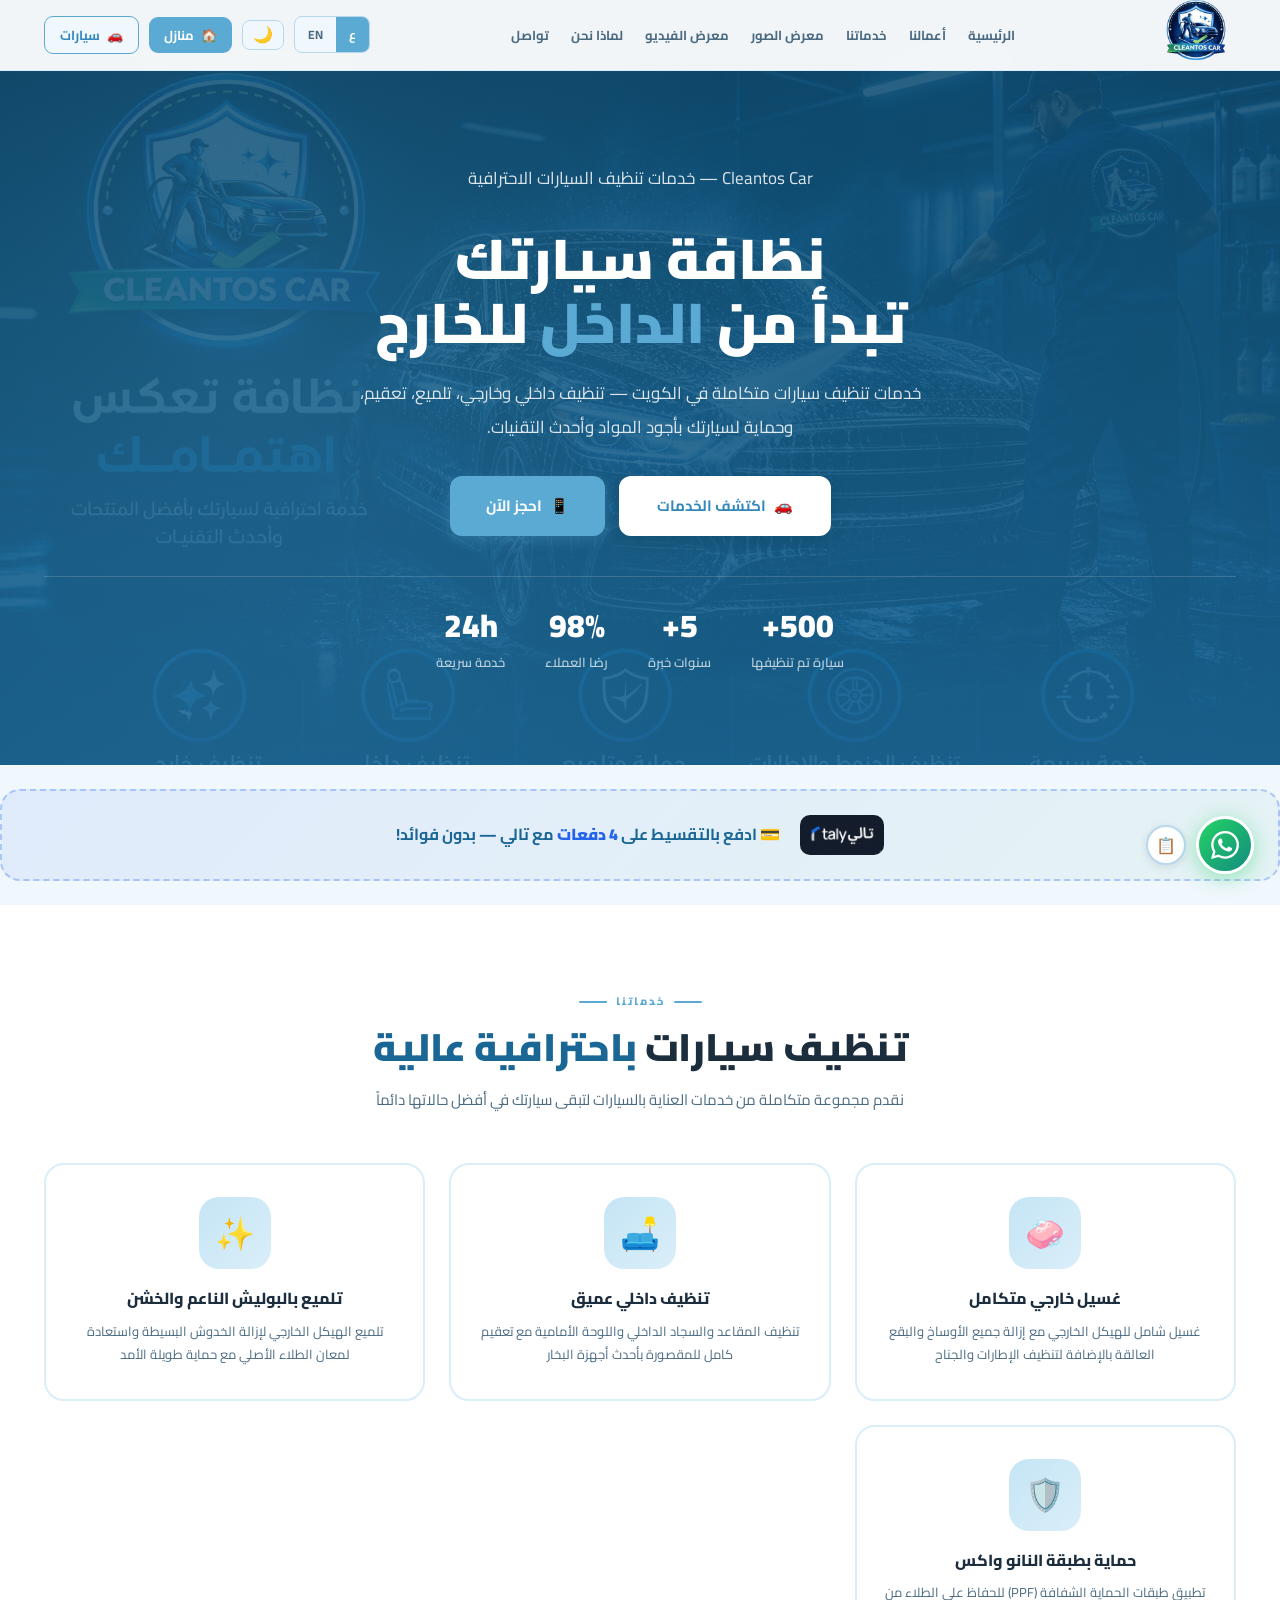
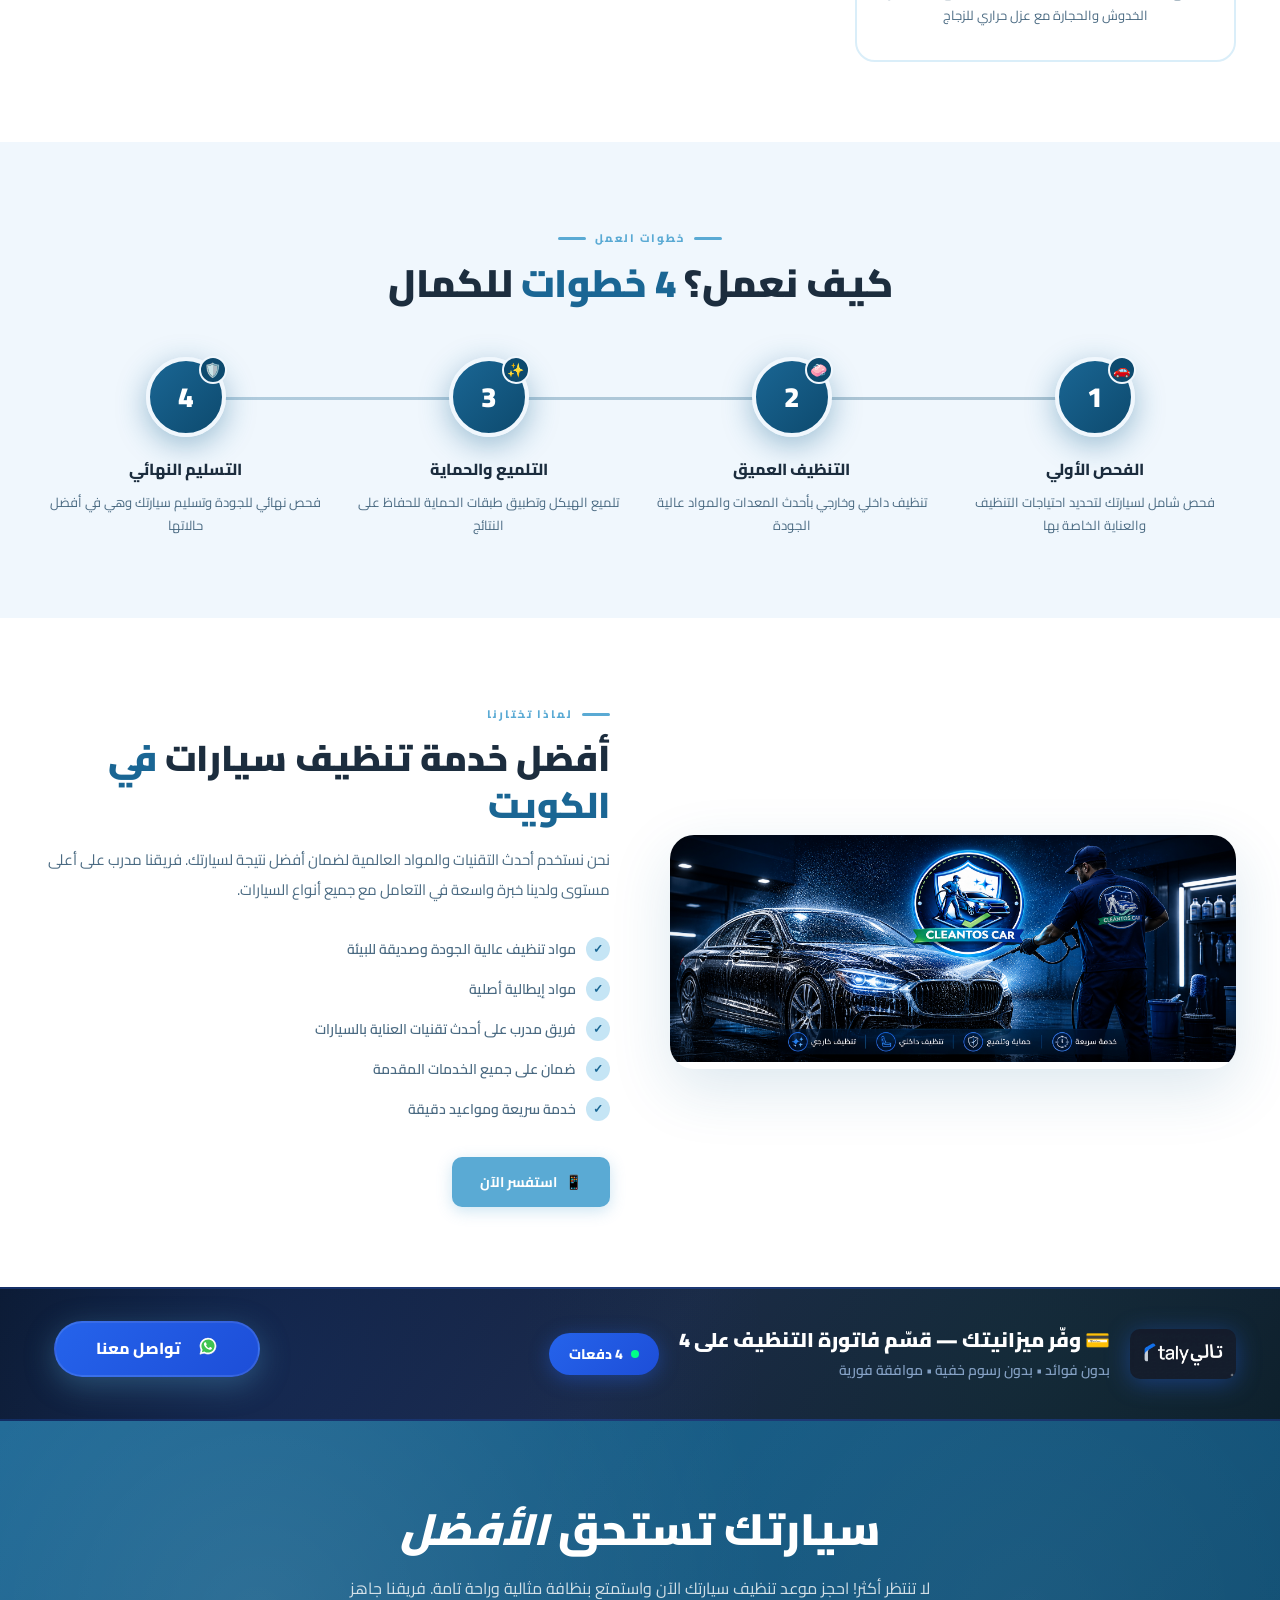
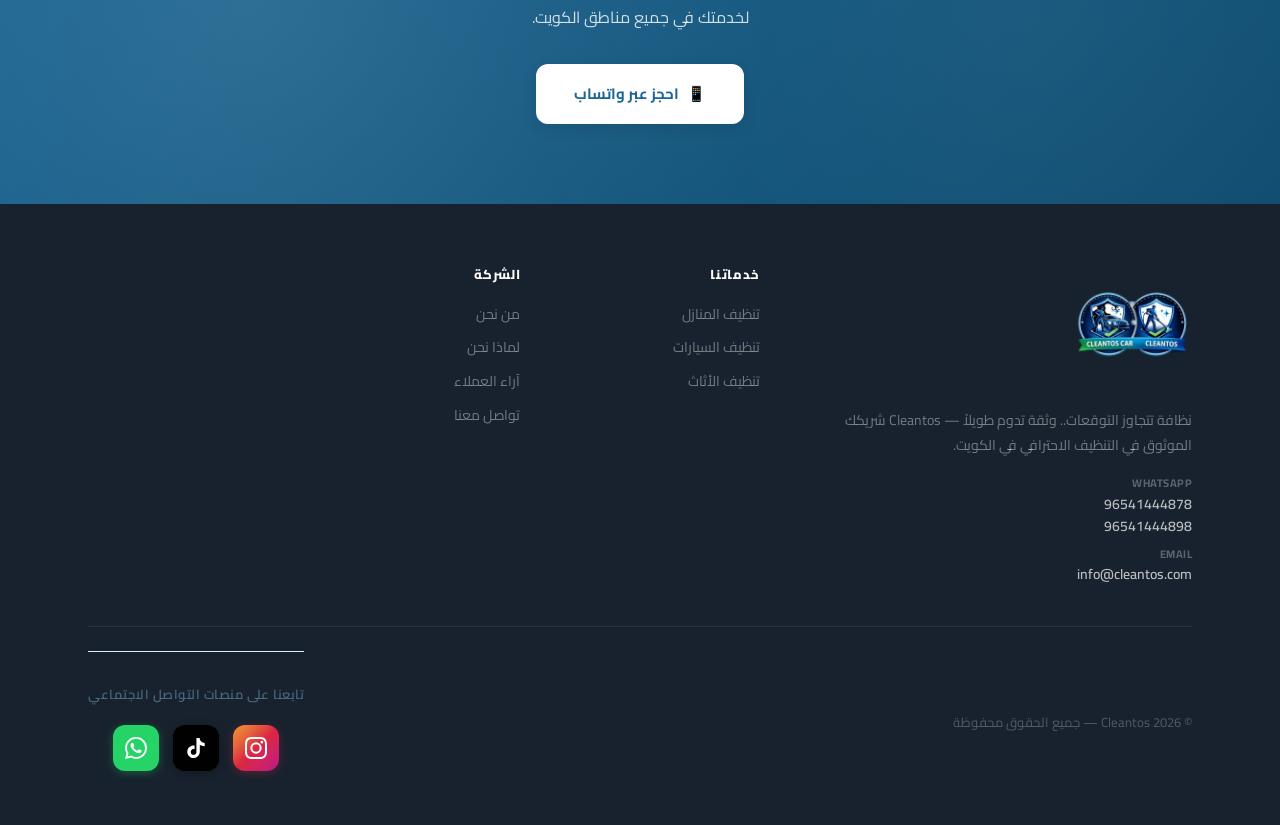
==== commit 62a6c649: "saw" ====
--- a/car.html
+++ b/car.html
@@ -1084,6 +1084,371 @@
   .car-hero-buttons .btn{width:100%;justify-content:center}
 }
 
+/* ═══════════════════════════════════
+   TALY — زر عائم + بنر
+═══════════════════════════════════ */
+
+/* الزر العائم */
+#taly-float {
+  position: fixed;
+  bottom: 90px;
+  right: 22px;
+  z-index: 997;
+  direction: rtl;
+}
+html.ltr #taly-float { left: auto; right: 22px; direction: ltr; }
+
+#taly-float a {
+  display: flex;
+  align-items: center;
+  gap: 10px;
+  background: #0d1520;
+  border: 1.5px solid #2563eb;
+  border-radius: 50px;
+  padding: 9px 16px 9px 12px;
+  text-decoration: none;
+  box-shadow: 0 0 0 4px rgba(37,99,235,0.10), 0 6px 24px rgba(37,99,235,0.35);
+  animation: taly-glow 2.8s ease-in-out infinite;
+  transition: transform .25s, box-shadow .25s;
+}
+#taly-float a:hover {
+  transform: translateY(-3px);
+  box-shadow: 0 0 0 6px rgba(37,99,235,0.14), 0 12px 32px rgba(37,99,235,0.5);
+}
+@keyframes taly-glow {
+  0%,100% { box-shadow: 0 0 0 4px rgba(37,99,235,0.10), 0 6px 24px rgba(37,99,235,0.3); }
+  50%      { box-shadow: 0 0 0 8px rgba(37,99,235,0.18), 0 8px 30px rgba(37,99,235,0.5); }
+}
+#taly-float .tf-logo { height: 28px; width: auto; object-fit: contain; border-radius: 6px; }
+#taly-float .tf-body { display: flex; flex-direction: column; gap: 1px; }
+#taly-float .tf-label { font-size: 9.5px; font-weight: 700; color: rgba(150,180,220,0.7); line-height: 1; letter-spacing: .4px; text-transform: uppercase; }
+#taly-float .tf-text  { font-size: 12px; font-weight: 800; color: #fff; line-height: 1.3; white-space: nowrap; }
+#taly-float .tf-dots  { display: flex; align-items: center; gap: 3px; }
+#taly-float .tf-dot   { width: 8px; height: 8px; border-radius: 50%; background: rgba(37,99,235,0.4); }
+#taly-float .tf-dot.on{ background: #2563eb; box-shadow: 0 0 6px #2563eb; }
+
+/* البنر */
+.taly-strip {
+  background: #0b1320;
+  border-top:    1.5px solid rgba(37,99,235,0.25);
+  border-bottom: 1.5px solid rgba(37,99,235,0.25);
+  padding: 0 44px;
+  overflow: hidden;
+  position: relative;
+}
+.taly-strip::before {
+  content: '';
+  position: absolute; inset: 0;
+  background: linear-gradient(90deg,
+    transparent 0%,
+    rgba(37,99,235,0.06) 40%,
+    rgba(37,99,235,0.12) 50%,
+    rgba(37,99,235,0.06) 60%,
+    transparent 100%);
+  animation: taly-sweep 4s linear infinite;
+}
+@keyframes taly-sweep { from{transform:translateX(100%)} to{transform:translateX(-100%)} }
+html.ltr .taly-strip::before { animation-direction: reverse; }
+
+.taly-strip-inner {
+  max-width: 1340px; margin: 0 auto;
+  display: flex; align-items: center;
+  justify-content: space-between;
+  gap: 20px; flex-wrap: wrap;
+  padding: 16px 0;
+  position: relative; z-index: 1;
+}
+.taly-strip-right { display: flex; align-items: center; gap: 14px; flex-wrap: wrap; }
+.taly-strip-logo  { height: 36px; width: auto; object-fit: contain; border-radius: 8px; flex-shrink: 0; }
+.taly-strip-divider { width: 1px; height: 32px; background: rgba(37,99,235,0.3); flex-shrink: 0; }
+.taly-strip-msg h5 {
+  font-size: 14px; font-weight: 800; color: #fff; margin-bottom: 2px; line-height: 1.3;
+}
+.taly-strip-msg p  { font-size: 12px; color: rgba(160,190,230,0.65); line-height: 1; }
+
+.taly-strip-steps {
+  display: flex; align-items: center; gap: 6px;
+}
+.tss { /* step */
+  display: flex; flex-direction: column; align-items: center; gap: 3px;
+}
+.tss-num {
+  width: 30px; height: 30px; border-radius: 50%;
+  display: flex; align-items: center; justify-content: center;
+  font-size: 13px; font-weight: 900; color: #fff;
+  border: 1.5px solid rgba(37,99,235,0.5);
+  background: rgba(37,99,235,0.1);
+  transition: all .3s;
+}
+.tss.done .tss-num { background: #2563eb; border-color: #2563eb; box-shadow: 0 0 10px rgba(37,99,235,0.5); }
+.tss-lbl { font-size: 9px; font-weight: 700; color: rgba(120,160,210,0.65); white-space: nowrap; }
+.tss-sep { width: 22px; height: 1.5px; background: rgba(37,99,235,0.3); margin-bottom: 12px; }
+
+.taly-strip-btn {
+  display: inline-flex; align-items: center; gap: 7px;
+  background: linear-gradient(135deg, #2563eb, #1d4ed8);
+  color: #fff; font-size: 13px; font-weight: 800;
+  padding: 10px 22px; border-radius: 50px;
+  text-decoration: none; white-space: nowrap; flex-shrink: 0;
+  box-shadow: 0 4px 16px rgba(37,99,235,0.4);
+  transition: all .25s; font-family: inherit;
+}
+.taly-strip-btn:hover { transform: translateY(-2px); box-shadow: 0 8px 24px rgba(37,99,235,0.55); }
+.taly-strip-btn svg { flex-shrink: 0; }
+
+@media(max-width:800px){
+  .taly-strip { padding: 0 16px; }
+  .taly-strip-divider { display: none; }
+  .taly-strip-msg p { display: none; }
+  .tss-lbl { display: none; }
+  #taly-float { bottom: 86px;  }
+  html.ltr #taly-float { left: auto; right: 12px; }
+  #taly-float .tf-body .tf-text { font-size: 11px; }
+}
+
+/* ═══════════════════════════════════
+   TALY — بنر دفع بالتقسيط (متكرر)
+═══════════════════════════════════ */
+
+/* بنر تالي الرئيسي - يظهر بين الأقسام */
+.taly-banner {
+  background: linear-gradient(135deg, #0a1628 0%, #1a2744 50%, #0d1b2a 100%);
+  padding: 32px 44px;
+  position: relative;
+  overflow: hidden;
+  border-top: 2px solid rgba(37, 99, 235, 0.3);
+  border-bottom: 2px solid rgba(37, 99, 235, 0.3);
+}
+.taly-banner::before {
+  content: '';
+  position: absolute;
+  inset: 0;
+  background: 
+    radial-gradient(circle at 20% 50%, rgba(37, 99, 235, 0.15) 0%, transparent 50%),
+    radial-gradient(circle at 80% 50%, rgba(37, 165, 95, 0.08) 0%, transparent 50%);
+  pointer-events: none;
+}
+.taly-banner-inner {
+  max-width: 1340px;
+  margin: 0 auto;
+  display: flex;
+  align-items: center;
+  justify-content: space-between;
+  gap: 24px;
+  position: relative;
+  z-index: 1;
+  flex-wrap: wrap;
+}
+.taly-banner-left {
+  display: flex;
+  align-items: center;
+  gap: 20px;
+  flex-wrap: wrap;
+}
+.taly-banner-logo {
+  height: 50px;
+  width: auto;
+  object-fit: contain;
+  border-radius: 10px;
+  filter: drop-shadow(0 4px 12px rgba(37, 99, 235, 0.4));
+}
+.taly-banner-text h3 {
+  font-size: 20px;
+  font-weight: 900;
+  color: #fff;
+  margin-bottom: 6px;
+  line-height: 1.3;
+}
+.taly-banner-text p {
+  font-size: 14px;
+  color: rgba(160, 190, 230, 0.8);
+  font-weight: 600;
+}
+.taly-banner-badge {
+  display: inline-flex;
+  align-items: center;
+  gap: 8px;
+  background: linear-gradient(135deg, #2563eb, #1d4ed8);
+  color: #fff;
+  padding: 10px 20px;
+  border-radius: 30px;
+  font-size: 14px;
+  font-weight: 800;
+  box-shadow: 0 4px 20px rgba(37, 99, 235, 0.4);
+  white-space: nowrap;
+}
+.taly-banner-badge .pulse-dot {
+  width: 8px;
+  height: 8px;
+  background: #00ff88;
+  border-radius: 50%;
+  animation: taly-pulse 2s infinite;
+}
+@keyframes taly-pulse {
+  0%, 100% { opacity: 1; transform: scale(1); }
+  50% { opacity: 0.5; transform: scale(1.3); }
+}
+.taly-banner-btn {
+  display: inline-flex;
+  align-items: center;
+  gap: 10px;
+  background: linear-gradient(135deg, #2563eb, #1d4ed8);
+  color: #fff;
+  padding: 14px 32px;
+  border-radius: 30px;
+  font-size: 15px;
+  font-weight: 800;
+  text-decoration: none;
+  transition: all 0.3s;
+  box-shadow: 0 6px 24px rgba(37, 99, 235, 0.4);
+  border: 2px solid rgba(255, 255, 255, 0.1);
+  white-space: nowrap;
+}
+.taly-banner-btn:hover {
+  transform: translateY(-3px);
+  box-shadow: 0 10px 32px rgba(37, 99, 235, 0.55);
+  background: linear-gradient(135deg, #1d4ed8, #1e40af);
+}
+.taly-banner-btn svg {
+  width: 20px;
+  height: 20px;
+}
+
+/* بنر تالي المدمج مع البطاقات */
+.taly-inline-banner {
+  background: linear-gradient(135deg, rgba(37, 99, 235, 0.08), rgba(37, 165, 95, 0.05));
+  border: 2px dashed rgba(37, 99, 235, 0.3);
+  border-radius: 20px;
+  padding: 24px 32px;
+  margin: 24px 0;
+  display: flex;
+  align-items: center;
+  justify-content: center;
+  gap: 20px;
+  flex-wrap: wrap;
+  text-align: center;
+  transition: all 0.3s;
+}
+.taly-inline-banner:hover {
+  border-color: rgba(37, 99, 235, 0.6);
+  background: linear-gradient(135deg, rgba(37, 99, 235, 0.12), rgba(37, 165, 95, 0.08));
+  transform: translateY(-2px);
+}
+.taly-inline-banner img {
+  height: 40px;
+  width: auto;
+}
+.taly-inline-banner span {
+  font-size: 16px;
+  font-weight: 700;
+  color: var(--az3);
+}
+.taly-inline-banner .taly-highlight {
+  color: #2563eb;
+  font-weight: 900;
+}
+
+/* شريط تالي اللزق في الأسفل (للموبايل) */
+.taly-sticky-bar {
+  display: none;
+  position: fixed;
+  bottom: 0;
+  left: 0;
+  right: 0;
+  background: linear-gradient(135deg, #0a1628, #1a2744);
+  border-top: 2px solid rgba(37, 99, 235, 0.4);
+  padding: 12px 20px;
+  z-index: 996;
+  align-items: center;
+  justify-content: space-between;
+  gap: 12px;
+}
+.taly-sticky-bar-text {
+  display: flex;
+  align-items: center;
+  gap: 10px;
+  color: #fff;
+  font-size: 13px;
+  font-weight: 700;
+}
+.taly-sticky-bar-text img {
+  height: 32px;
+  width: auto;
+  border-radius: 6px;
+}
+.taly-sticky-bar-btn {
+  background: linear-gradient(135deg, #2563eb, #1d4ed8);
+  color: #fff;
+  padding: 8px 20px;
+  border-radius: 20px;
+  font-size: 12px;
+  font-weight: 800;
+  text-decoration: none;
+  white-space: nowrap;
+  box-shadow: 0 4px 15px rgba(37, 99, 235, 0.4);
+}
+
+/* تحسين الزر العائم الموجود */
+#taly-float {
+  position: fixed;
+  bottom: 90px;
+  right: 22px;
+  z-index: 997;
+  direction: rtl;
+}
+html.ltr #taly-float { left: auto; right: 22px; direction: ltr; }
+
+#taly-float a {
+  display: flex;
+  align-items: center;
+  gap: 10px;
+  background: #0d1520;
+  border: 1.5px solid #2563eb;
+  border-radius: 50px;
+  padding: 10px 18px 10px 14px;
+  text-decoration: none;
+  box-shadow: 0 0 0 4px rgba(37, 99, 235, 0.10), 0 6px 24px rgba(37, 99, 235, 0.35);
+  animation: taly-glow 2.8s ease-in-out infinite;
+  transition: transform 0.25s, box-shadow 0.25s;
+}
+#taly-float a:hover {
+  transform: translateY(-3px);
+  box-shadow: 0 0 0 6px rgba(37, 99, 235, 0.14), 0 12px 32px rgba(37, 99, 235, 0.5);
+}
+@keyframes taly-glow {
+  0%, 100% { box-shadow: 0 0 0 4px rgba(37, 99, 235, 0.10), 0 6px 24px rgba(37, 99, 235, 0.3); }
+  50%      { box-shadow: 0 0 0 8px rgba(37, 99, 235, 0.18), 0 8px 30px rgba(37, 99, 235, 0.5); }
+}
+#taly-float .tf-logo { height: 32px; width: auto; object-fit: contain; border-radius: 8px; }
+#taly-float .tf-body { display: flex; flex-direction: column; gap: 2px; }
+#taly-float .tf-label { font-size: 10px; font-weight: 700; color: rgba(150, 180, 220, 0.7); line-height: 1; letter-spacing: 0.4px; text-transform: uppercase; }
+#taly-float .tf-text  { font-size: 13px; font-weight: 800; color: #fff; line-height: 1.3; white-space: nowrap; }
+#taly-float .tf-dots  { display: flex; align-items: center; gap: 3px; margin-right: 4px; }
+#taly-float .tf-dot   { width: 7px; height: 7px; border-radius: 50%; background: rgba(37, 99, 235, 0.4); transition: all 0.3s; }
+#taly-float .tf-dot.on{ background: #2563eb; box-shadow: 0 0 8px #2563eb; }
+
+/* Responsive */
+@media(max-width: 800px) {
+  .taly-banner { padding: 24px 20px; }
+  .taly-banner-inner { flex-direction: column; text-align: center; }
+  .taly-banner-left { flex-direction: column; text-align: center; }
+  .taly-banner-text h3 { font-size: 18px; }
+  .taly-banner-btn { width: 100%; justify-content: center; }
+  .taly-inline-banner { padding: 18px 20px; }
+  .taly-inline-banner span { font-size: 14px; }
+  .taly-sticky-bar { display: flex; }
+  #taly-float { bottom: 96px; right: 12px; }
+  html.ltr #taly-float { left: auto; right: 12px; }
+  #taly-float .tf-body .tf-text { font-size: 11px; }
+  #taly-float .tf-logo { height: 26px; }
+}
+
+@media(max-width: 600px) {
+  .taly-banner-text h3 { font-size: 16px; }
+  .taly-banner-text p { font-size: 12px; }
+  .taly-banner-badge { font-size: 12px; padding: 8px 14px; }
+}
+
 </style>
 
 
@@ -1266,7 +1631,7 @@
 <header id="hdr">
   <div class="navi">
     <a href="index.html" aria-label="Home" >
-      <img src="logocar.png" alt="Cleantos" style="height:100px;width:auto;object-fit:contain"/>
+      <img src="logocar.png" alt="Cleantos" style="height:80px;width:auto;object-fit:contain"/>
     </a>
     <nav>
       <ul class="nul">
@@ -1371,6 +1736,12 @@
   </div>
 </section>
 
+<!-- ═══ TALY INLINE BANNER ═══ -->
+<div class="taly-inline-banner">
+  <img src="talyy.png"  alt="Taly" style="border-radius: 10px;"/>
+  <span><span class="ar">💳 ادفع بالتقسيط على <span class="taly-highlight">4 دفعات</span> مع تالي — بدون فوائد!</span><span class="en" style="display:none">💳 Pay in <span class="taly-highlight">4 installments</span> with Taly — 0% interest!</span></span>
+</div>
+
 <!-- SERVICES SECTION -->
 <section class="car-services" id="services">
   <div class="car-section-header">
@@ -1394,27 +1765,27 @@
     
     <div class="car-service-card">
       <div class="car-service-icon">✨</div>
-      <h4><span class="ar">تلميع وتجديد</span><span class="en" style="display:none">Polishing & Renewal</span></h4>
+      <h4><span class="ar">تلميع بالبوليش الناعم والخشن</span><span class="en" style="display:none">Polishing with fine and coarse polish</span></h4>
       <p><span class="ar">تلميع الهيكل الخارجي لإزالة الخدوش البسيطة واستعادة لمعان الطلاء الأصلي مع حماية طويلة الأمد</span><span class="en" style="display:none">Body polishing to remove minor scratches and restore original paint shine with long-term protection</span></p>
     </div>
     
     <div class="car-service-card">
       <div class="car-service-icon">🛡️</div>
-      <h4><span class="ar">حماية وتغليف</span><span class="en" style="display:none">Protection & Wrapping</span></h4>
+      <h4><span class="ar">حماية بطبقة النانو واكس</span><span class="en" style="display:none">Protection with Nano wax</span></h4>
       <p><span class="ar">تطبيق طبقات الحماية الشفافة (PPF) للحفاظ على الطلاء من الخدوش والحجارة مع عزل حراري للزجاج</span><span class="en" style="display:none">Applying clear PPF protection layers to preserve paint from scratches and stones plus thermal glass insulation</span></p>
     </div>
     
-    <div class="car-service-card">
+    <!-- <div class="car-service-card">
       <div class="car-service-icon">🌬️</div>
       <h4><span class="ar">تعقيم وتطهير</span><span class="en" style="display:none">Sanitization</span></h4>
       <p><span class="ar">تعقيم كامل للمقصورة باستخدام أجهزة الأوزون والبخار لإزالة 99% من البكتيريا والفيروسات والروائح الكريهة</span><span class="en" style="display:none">Full cabin sanitization using ozone and steam devices to eliminate 99% of bacteria, viruses, and bad odors</span></p>
-    </div>
+    </div> -->
     
-    <div class="car-service-card">
+    <!-- <div class="car-service-card">
       <div class="car-service-icon">🔧</div>
       <h4><span class="ar">تنظيف المحرك</span><span class="en" style="display:none">Engine Cleaning</span></h4>
       <p><span class="ar">تنظيف المحرك وتجديد المكونات الميكانيكية مع إزالة الدهون والأوساخ المتراكمة لتحسين الأداء</span><span class="en" style="display:none">Engine cleaning and mechanical component renewal removing accumulated grease and dirt for improved performance</span></p>
-    </div>
+    </div> -->
   </div>
 </section>
 
@@ -1464,7 +1835,7 @@
       <p><span class="ar">نحن نستخدم أحدث التقنيات والمواد العالمية لضمان أفضل نتيجة لسيارتك. فريقنا مدرب على أعلى مستوى ولدينا خبرة واسعة في التعامل مع جميع أنواع السيارات.</span><span class="en" style="display:none">We use the latest technologies and global materials to ensure the best result for your car. Our team is highly trained with extensive experience handling all car types.</span></p>
       <ul class="car-features-list">
         <li><span class="ar">مواد تنظيف عالية الجودة وصديقة للبيئة</span><span class="en" style="display:none">High-quality eco-friendly cleaning materials</span></li>
-        <li><span class="ar">أجهزة بخار حديثة للتعقيم العميق</span><span class="en" style="display:none">Modern steam devices for deep sanitization</span></li>
+        <li><span class="ar">مواد إيطالية أصلية</span><span class="en" style="display:none">Original Italian </span></li>
         <li><span class="ar">فريق مدرب على أحدث تقنيات العناية بالسيارات</span><span class="en" style="display:none">Team trained on latest car care techniques</span></li>
         <li><span class="ar">ضمان على جميع الخدمات المقدمة</span><span class="en" style="display:none">Guarantee on all provided services</span></li>
         <li><span class="ar">خدمة سريعة ومواعيد دقيقة</span><span class="en" style="display:none">Fast service with accurate appointments</span></li>
@@ -1473,6 +1844,34 @@
     </div>
   </div>
 </section>
+<!-- ═══ TALY PAYMENT BANNER ═══ -->
+<section class="taly-banner">
+  <div class="taly-banner-inner">
+    <div class="taly-banner-left">
+      <img src="talyy.png" alt="Taly" class="taly-banner-logo"/>
+      <div class="taly-banner-text">
+        <h3>💳 وفّر ميزانيتك — قسّم فاتورة التنظيف على 4</span><span class="en" style="display:none">💡 Save your budget — split cleaning bill in 4</span></h3>
+        <p><span class="ar">بدون فوائد • بدون رسوم خفية • موافقة فورية</span><span class="en" style="display:none">0% interest • No hidden fees • Instant approval</span></p>
+      </div>
+      <div class="taly-banner-badge">
+        <span class="pulse-dot"></span>
+        <span class="ar">4 دفعات</span><span class="en" style="display:none">4 Payments</span>
+      </div>
+    </div>
+
+       <a href="https://wa.me/96541444878" target="_blank" class="taly-banner-btn" style="margin-left: 10px; margin-bottom: 10px; font-size:16px;padding:10px 40px;border-radius:30px;box-shadow:0 8px 30px rgba(90,170,212,.35);animation:pulse-btn 2s infinite">
+        <span style="font-size:20px;margin-left:8px">
+          <svg xmlns="http://www.w3.org/2000/svg" x="0px" y="0px" width="40" height="40" viewBox="0 0 48 48">
+             <path fill="#fff" 
+             d="M4.9,43.3l2.7-9.8C5.9,30.6,5,27.3,5,24C5,13.5,13.5,5,24,5c5.1,0,9.8,2,13.4,5.6	C41,14.2,43,18.9,43,24c0,10.5-8.5,19-19,19c0,0,0,0,0,0h0c-3.2,0-6.3-0.8-9.1-2.3L4.9,43.3z"></path><path fill="#fff" d="M4.9,43.8c-0.1,0-0.3-0.1-0.4-0.1c-0.1-0.1-0.2-0.3-0.1-0.5L7,33.5c-1.6-2.9-2.5-6.2-2.5-9.6	C4.5,13.2,13.3,4.5,24,4.5c5.2,0,10.1,2,13.8,5.7c3.7,3.7,5.7,8.6,5.7,13.8c0,10.7-8.7,19.5-19.5,19.5c-3.2,0-6.3-0.8-9.1-2.3	L5,43.8C5,43.8,4.9,43.8,4.9,43.8z"></path><path fill="#cfd8dc" d="M24,5c5.1,0,9.8,2,13.4,5.6C41,14.2,43,18.9,43,24c0,10.5-8.5,19-19,19h0c-3.2,0-6.3-0.8-9.1-2.3	L4.9,43.3l2.7-9.8C5.9,30.6,5,27.3,5,24C5,13.5,13.5,5,24,5 M24,43L24,43L24,43 M24,43L24,43L24,43 M24,4L24,4C13,4,4,13,4,24	c0,3.4,0.8,6.7,2.5,9.6L3.9,43c-0.1,0.3,0,0.7,0.3,1c0.2,0.2,0.4,0.3,0.7,0.3c0.1,0,0.2,0,0.3,0l9.7-2.5c2.8,1.5,6,2.2,9.2,2.2	c11,0,20-9,20-20c0-5.3-2.1-10.4-5.8-14.1C34.4,6.1,29.4,4,24,4L24,4z"></path><path fill="#40c351" d="M35.2,12.8c-3-3-6.9-4.6-11.2-4.6C15.3,8.2,8.2,15.3,8.2,24c0,3,0.8,5.9,2.4,8.4L11,33l-1.6,5.8	l6-1.6l0.6,0.3c2.4,1.4,5.2,2.2,8,2.2h0c8.7,0,15.8-7.1,15.8-15.8C39.8,19.8,38.2,15.8,35.2,12.8z"></path><path fill="#fff" fill-rule="evenodd" d="M19.3,16c-0.4-0.8-0.7-0.8-1.1-0.8c-0.3,0-0.6,0-0.9,0	s-0.8,0.1-1.3,0.6c-0.4,0.5-1.7,1.6-1.7,4s1.7,4.6,1.9,4.9s3.3,5.3,8.1,7.2c4,1.6,4.8,1.3,5.7,1.2c0.9-0.1,2.8-1.1,3.2-2.3	c0.4-1.1,0.4-2.1,0.3-2.3c-0.1-0.2-0.4-0.3-0.9-0.6s-2.8-1.4-3.2-1.5c-0.4-0.2-0.8-0.2-1.1,0.2c-0.3,0.5-1.2,1.5-1.5,1.9	c-0.3,0.3-0.6,0.4-1,0.1c-0.5-0.2-2-0.7-3.8-2.4c-1.4-1.3-2.4-2.8-2.6-3.3c-0.3-0.5,0-0.7,0.2-1c0.2-0.2,0.5-0.6,0.7-0.8	c0.2-0.3,0.3-0.5,0.5-0.8c0.2-0.3,0.1-0.6,0-0.8C20.6,19.3,19.7,17,19.3,16z" clip-rule="evenodd"></path>
+</svg></span>
+       <span class="ar">تواصل معنا</span><span class="en" style="display:none">Call Us Now</span>
+      </a>
+
+   
+  </div>
+</section>
+
 
 <!-- PRICING SECTION -->
 <!-- <section class="car-pricing" id="pricing">
@@ -1545,12 +1944,16 @@
   <div class="container">
     <div class="footer-grid">
       <div class="footer-brand">
-        <img src="logodark.png" alt="Cleantos" style="height:80px;width:auto;object-fit:contain;margin-bottom:16px"/>
+              <img src="logoo.png" alt="Cleantos" style="height:120px;width:auto;object-fit:contain;margin-bottom:16px"/>
+
+
         <p><span class="ar">نظافة تتجاوز التوقعات.. وثقة تدوم طويلاً — Cleantos شريكك الموثوق في التنظيف الاحترافي في الكويت.</span><span class="en" style="display:none">Cleanliness beyond expectations.. trust that lasts — Cleantos is your trusted cleaning partner in Kuwait.</span></p>
         <div class="footer-contact">
           <div class="footer-contact-item">
             <span class="footer-contact-label">WhatsApp</span>
             <a href="https://wa.me/96541444878" target="_blank" class="footer-contact-value">96541444878</a>
+                        <a href="https://wa.me/96541444898" target="_blank" class="footer-contact-value">96541444898</a>
+
           </div>
           <div class="footer-contact-item">
             <span class="footer-contact-label">Email</span>
@@ -1564,7 +1967,6 @@
           <li><a href="#house"><span class="ar">تنظيف المنازل</span><span class="en" style="display:none">House Cleaning</span></a></li>
           <li><a href="#cars"><span class="ar">تنظيف السيارات</span><span class="en" style="display:none">Car Cleaning</span></a></li>
           <li><a href="#"><span class="ar">تنظيف الأثاث</span><span class="en" style="display:none">Furniture Cleaning</span></a></li>
-          <li><a href="#"><span class="ar">التعقيم والتطهير</span><span class="en" style="display:none">Sanitization</span></a></li>
         </ul>
       </div>
       <div class="footer-col">
@@ -1620,12 +2022,12 @@
       </a> -->
 
       <!-- Facebook -->
-      <a href="#javascript:(0)" target="_blank" title="Facebook"
+      <!-- <a href="#javascript:(0)" target="_blank" title="Facebook"
         style="width:46px;height:46px;border-radius:12px;display:flex;align-items:center;justify-content:center;background:#1877f2;color:#fff;text-decoration:none;transition:transform .2s,box-shadow .2s;box-shadow:0 2px 10px rgba(24,119,242,.3)"
         onmouseenter="this.style.transform='translateY(-4px)';this.style.boxShadow='0 8px 20px rgba(24,119,242,.4)'"
         onmouseleave="this.style.transform='';this.style.boxShadow='0 2px 10px rgba(24,119,242,.3)'">
         <svg width="22" height="22" viewBox="0 0 24 24" fill="currentColor"><path d="M24 12.073c0-6.627-5.373-12-12-12s-12 5.373-12 12c0 5.99 4.388 10.954 10.125 11.854v-8.385H7.078v-3.47h3.047V9.43c0-3.007 1.792-4.669 4.533-4.669 1.312 0 2.686.235 2.686.235v2.953H15.83c-1.491 0-1.956.925-1.956 1.874v2.25h3.328l-.532 3.47h-2.796v8.385C19.612 23.027 24 18.062 24 12.073z"/></svg>
-      </a>
+      </a> -->
 
       <!-- YouTube -->
       <!-- <a href="https://youtube.com/@alshumukh_eng" target="_blank" title="YouTube"
@@ -1653,12 +2055,12 @@
 
 
      <!-- Snapchat -->
-      <a href="#javascript:(0)" target="_blank" title="Snapchat"
+      <!-- <a href="#javascript:(0)" target="_blank" title="Snapchat"
         style="width:46px;height:46px;border-radius:12px;display:flex;align-items:center;justify-content:center;background:rgba(222,219,78,1);color:#fff;text-decoration:none;transition:transform .2s,box-shadow .2s;box-shadow:0 2px 10px rgba(51,136,187,.25)"
         onmouseenter="this.style.background='rgba(222,219,78,1)';this.style.transform='translateY(-4px)';this.style.boxShadow='0 8px 20px rgba(90,170,212,.35)'"
         onmouseleave="this.style.background='rgba(222,219,78,1)';this.style.transform='';this.style.boxShadow='0 2px 10px rgba(51,136,187,.25)'">
         <svg width="22" height="22" viewBox="0 0 24 24" fill="currentColor"><path d="M12.166.006c.91-.006 4.57.255 6.326 3.957.617 1.29.47 3.467.376 5.044l-.013.22c-.002.043.03.08.073.09.28.06.567-.024.83-.104.287-.086.55-.164.784-.156.213.007.627.09.81.476.162.34.023.67-.12.836-.022.025-.05.053-.082.082-.336.313-.878.49-1.56.788-.092.04-.184.084-.274.13-.07.034-.14.078-.14.135 0 .028.01.058.028.088.216.39.74 1.21 1.712 1.835.257.164.505.283.745.35.328.092.476.458.312.758-.302.556-1.057.83-2.38 1.027-.066.01-.11.068-.097.133.027.14.073.31.135.498.09.277.108.542-.077.73-.192.196-.46.217-.672.217-.21 0-.397-.032-.574-.06-.31-.053-.592-.1-.965.013-.455.136-.866.5-1.34.918-.717.629-1.527 1.342-2.888 1.342-.02 0-.04 0-.062-.001-.022.001-.042.001-.062.001-1.36 0-2.17-.713-2.887-1.342-.474-.418-.885-.782-1.34-.918-.373-.113-.655-.066-.965-.013-.178.028-.364.06-.574.06-.213 0-.48-.021-.673-.217-.184-.188-.167-.453-.076-.73.062-.188.108-.358.134-.498.014-.065-.03-.124-.096-.133-1.323-.196-2.078-.47-2.38-1.027-.165-.3-.017-.666.311-.757.24-.068.489-.187.745-.351.973-.624 1.496-1.444 1.713-1.835.017-.03.027-.06.027-.088 0-.057-.07-.101-.14-.135-.09-.046-.182-.09-.274-.13-.68-.298-1.224-.475-1.56-.788-.032-.029-.06-.057-.082-.082-.143-.165-.282-.495-.12-.836.183-.387.597-.47.81-.476.234-.008.497.07.784.156.263.08.55.164.83.104.044-.01.075-.047.073-.09l-.013-.22c-.094-1.577-.24-3.754.376-5.044C7.597.261 11.256 0 12.166.006z"/></svg>
-      </a>
+      </a> -->
     </div>
   </div>
    
@@ -1667,7 +2069,6 @@
     
   </div>
 </footer>
-
 
 <script>
 /* ===== Language ===== */
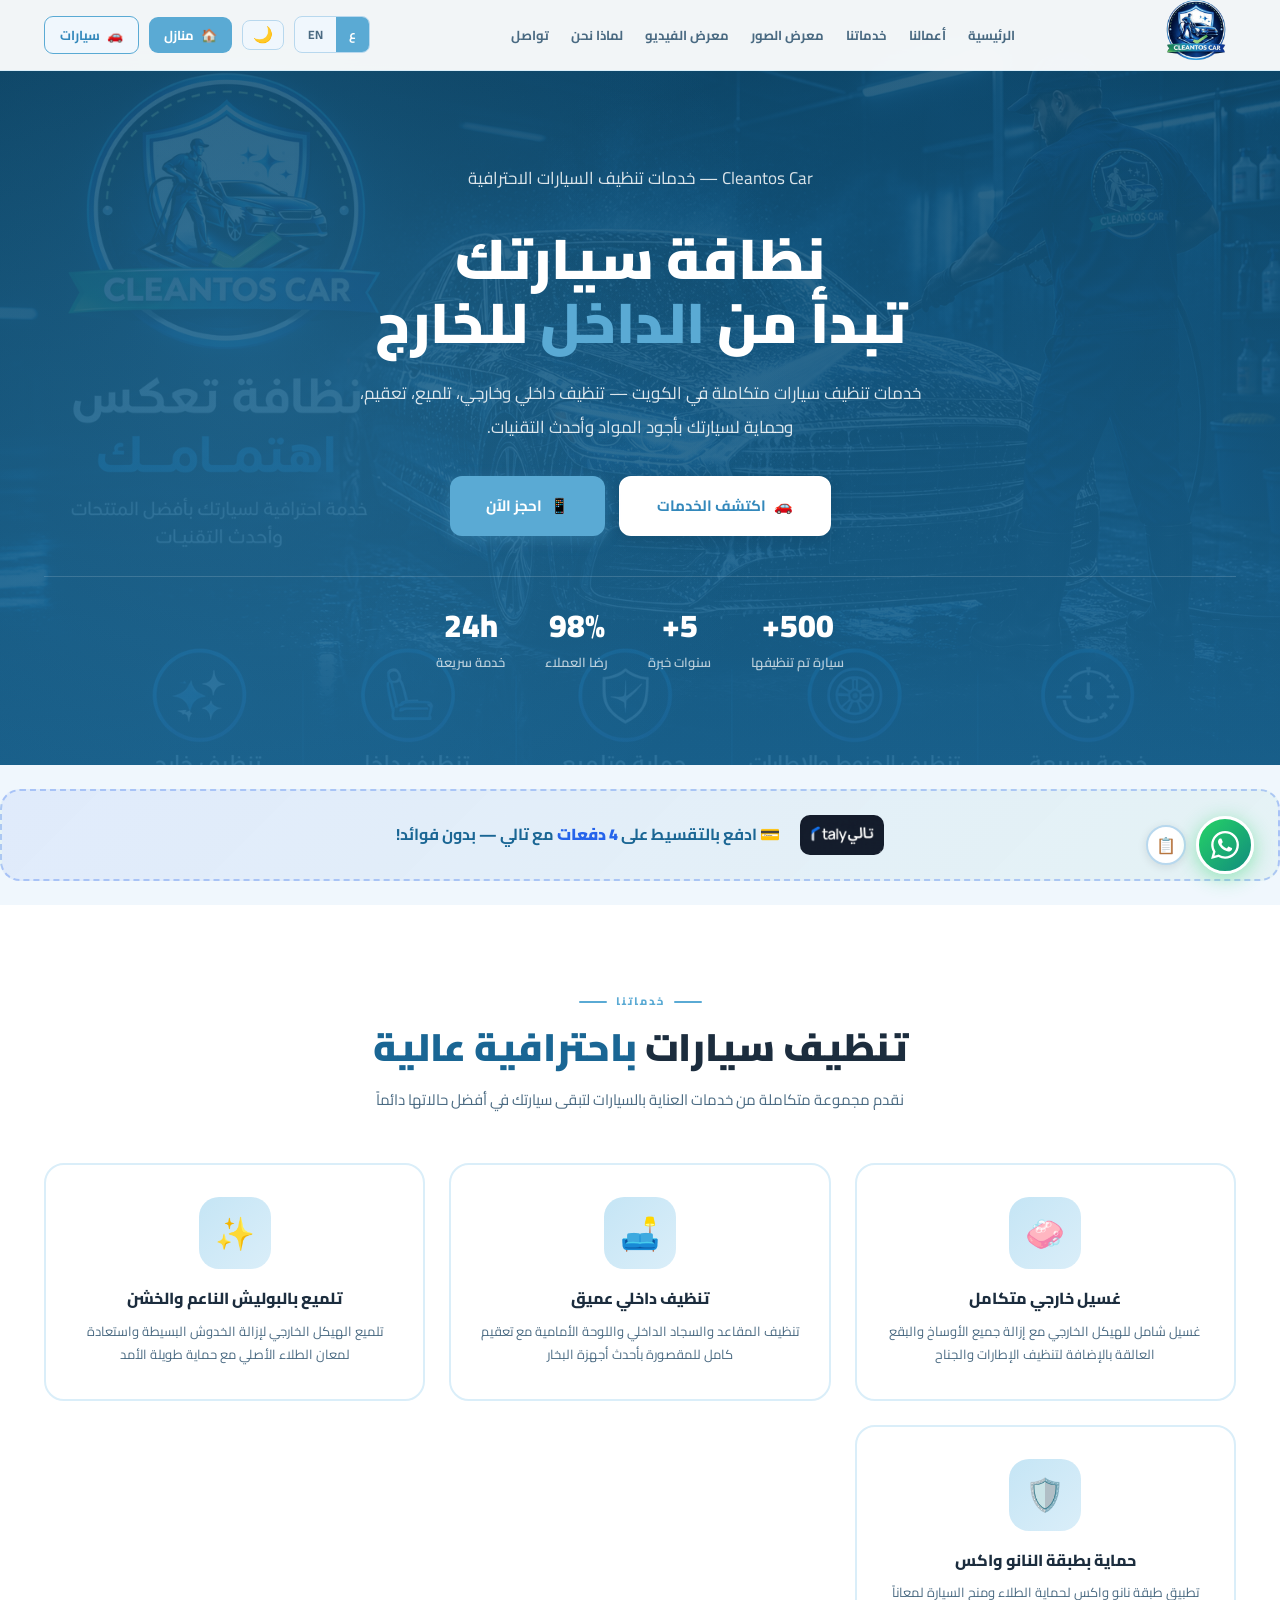
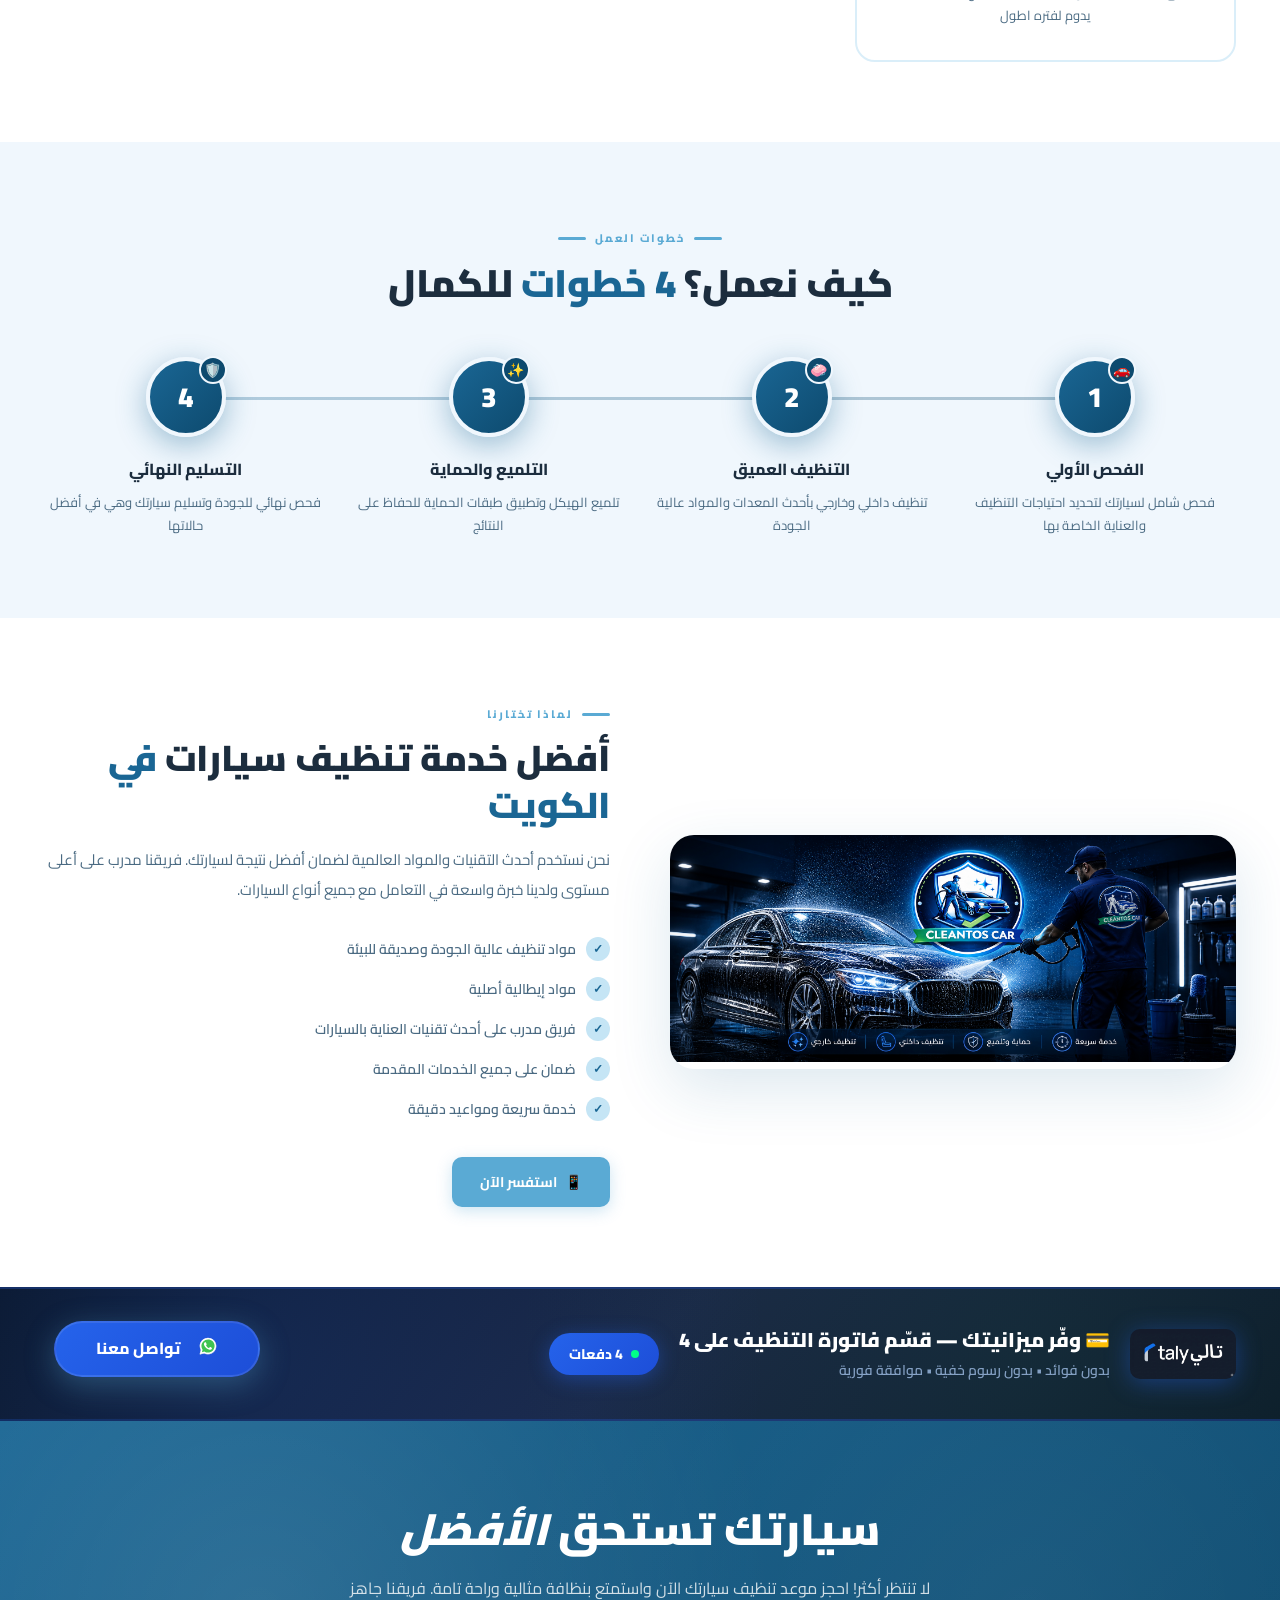
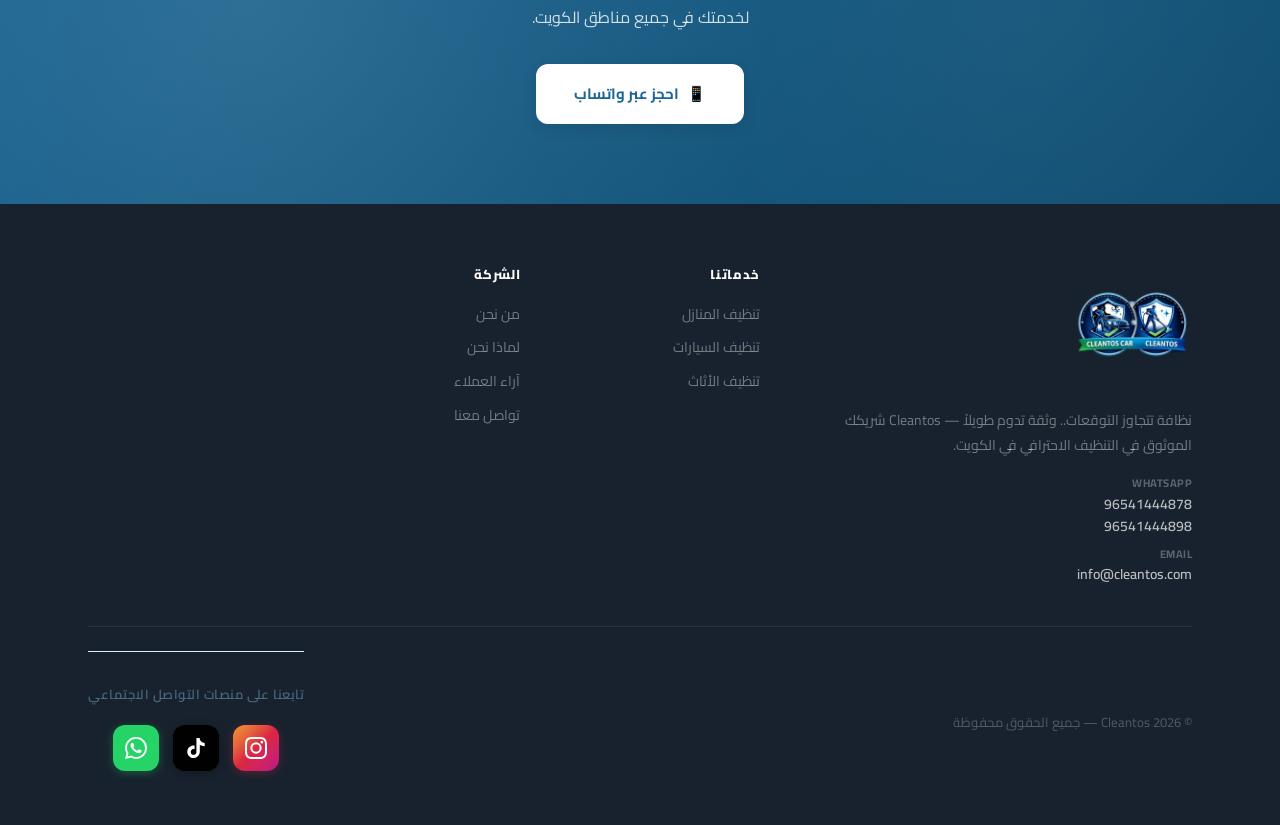
==== commit 6715e167: "saa" ====
--- a/car.html
+++ b/car.html
@@ -1772,7 +1772,7 @@
     <div class="car-service-card">
       <div class="car-service-icon">🛡️</div>
       <h4><span class="ar">حماية بطبقة النانو واكس</span><span class="en" style="display:none">Protection with Nano wax</span></h4>
-      <p><span class="ar">تطبيق طبقات الحماية الشفافة (PPF) للحفاظ على الطلاء من الخدوش والحجارة مع عزل حراري للزجاج</span><span class="en" style="display:none">Applying clear PPF protection layers to preserve paint from scratches and stones plus thermal glass insulation</span></p>
+      <p><span class="ar">تطبيق طبقة نانو واكس لحماية الطلاء ومنح السيارة لمعاناً يدوم لفتره اطول</span><span class="en" style="display:none">Applying a nano wax layer to protect the paint and give the car a shine that lasts for a longer period</span></p>
     </div>
     
     <!-- <div class="car-service-card">
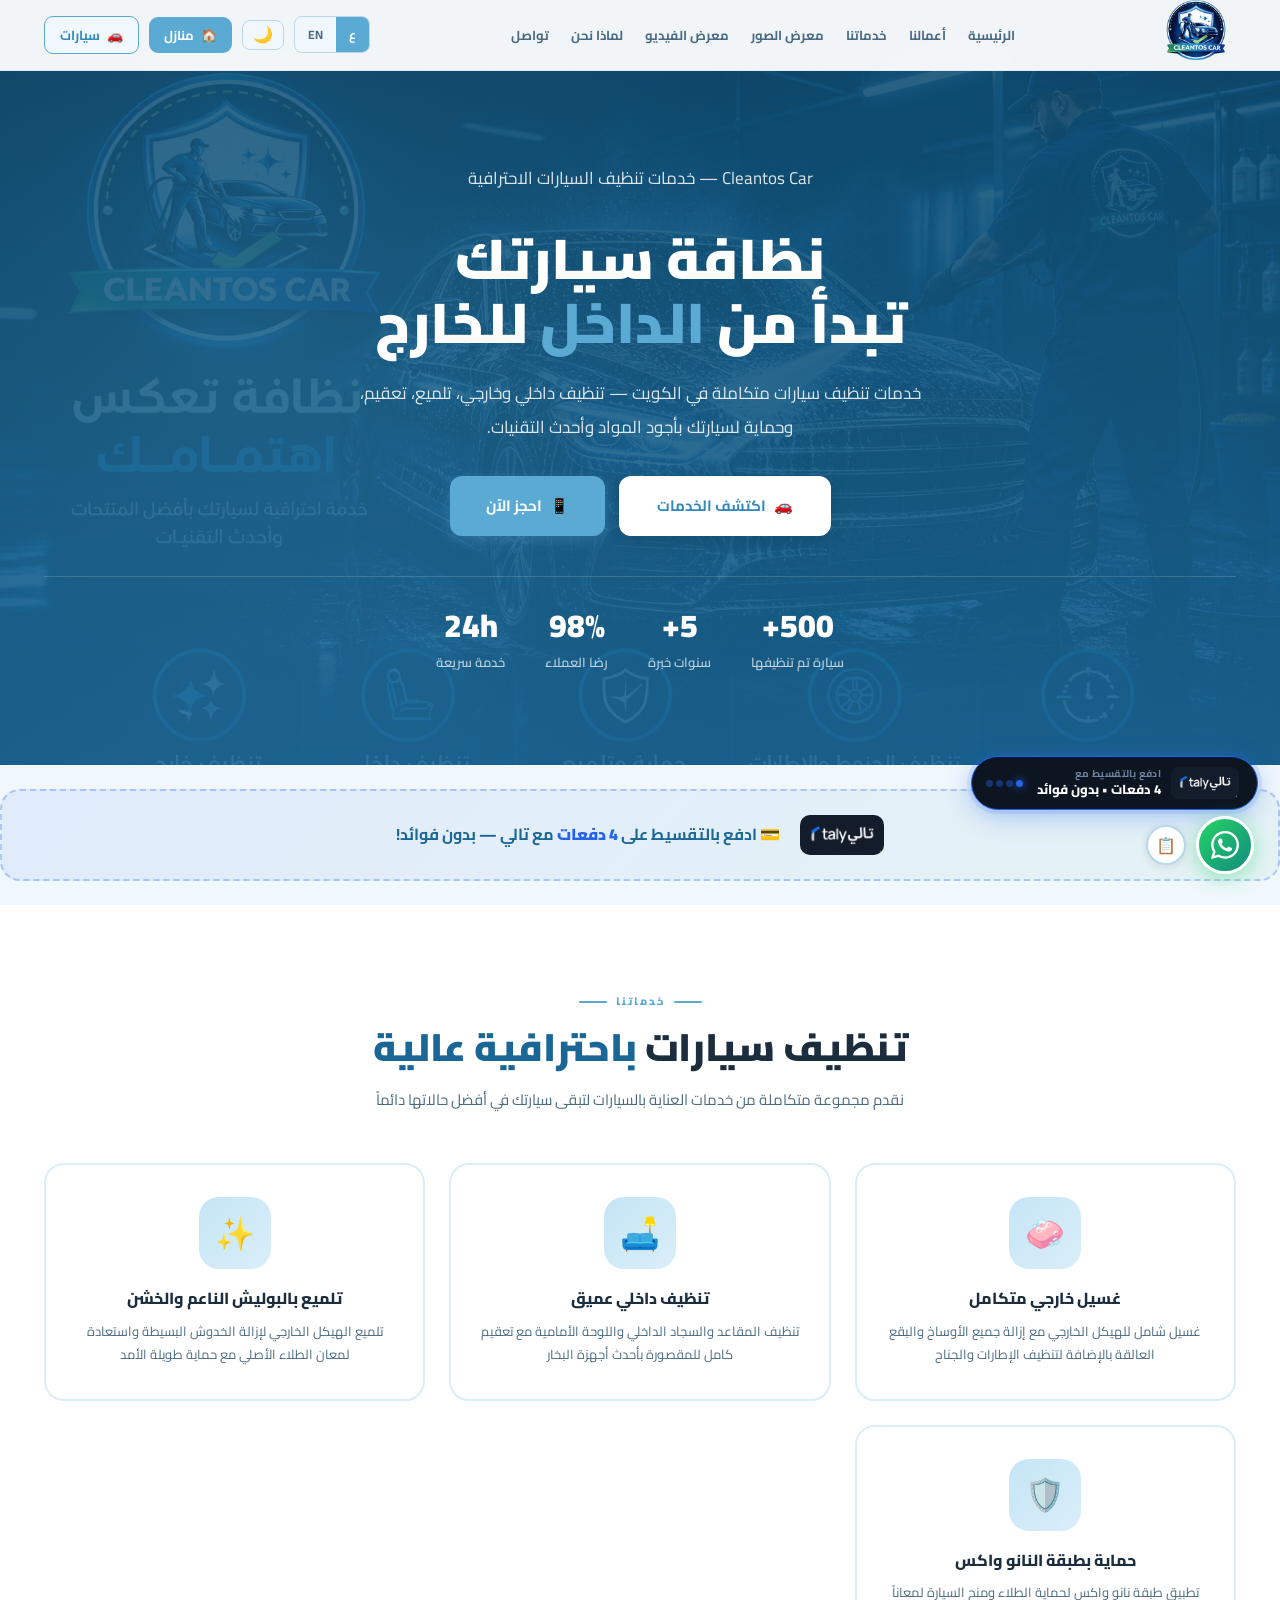
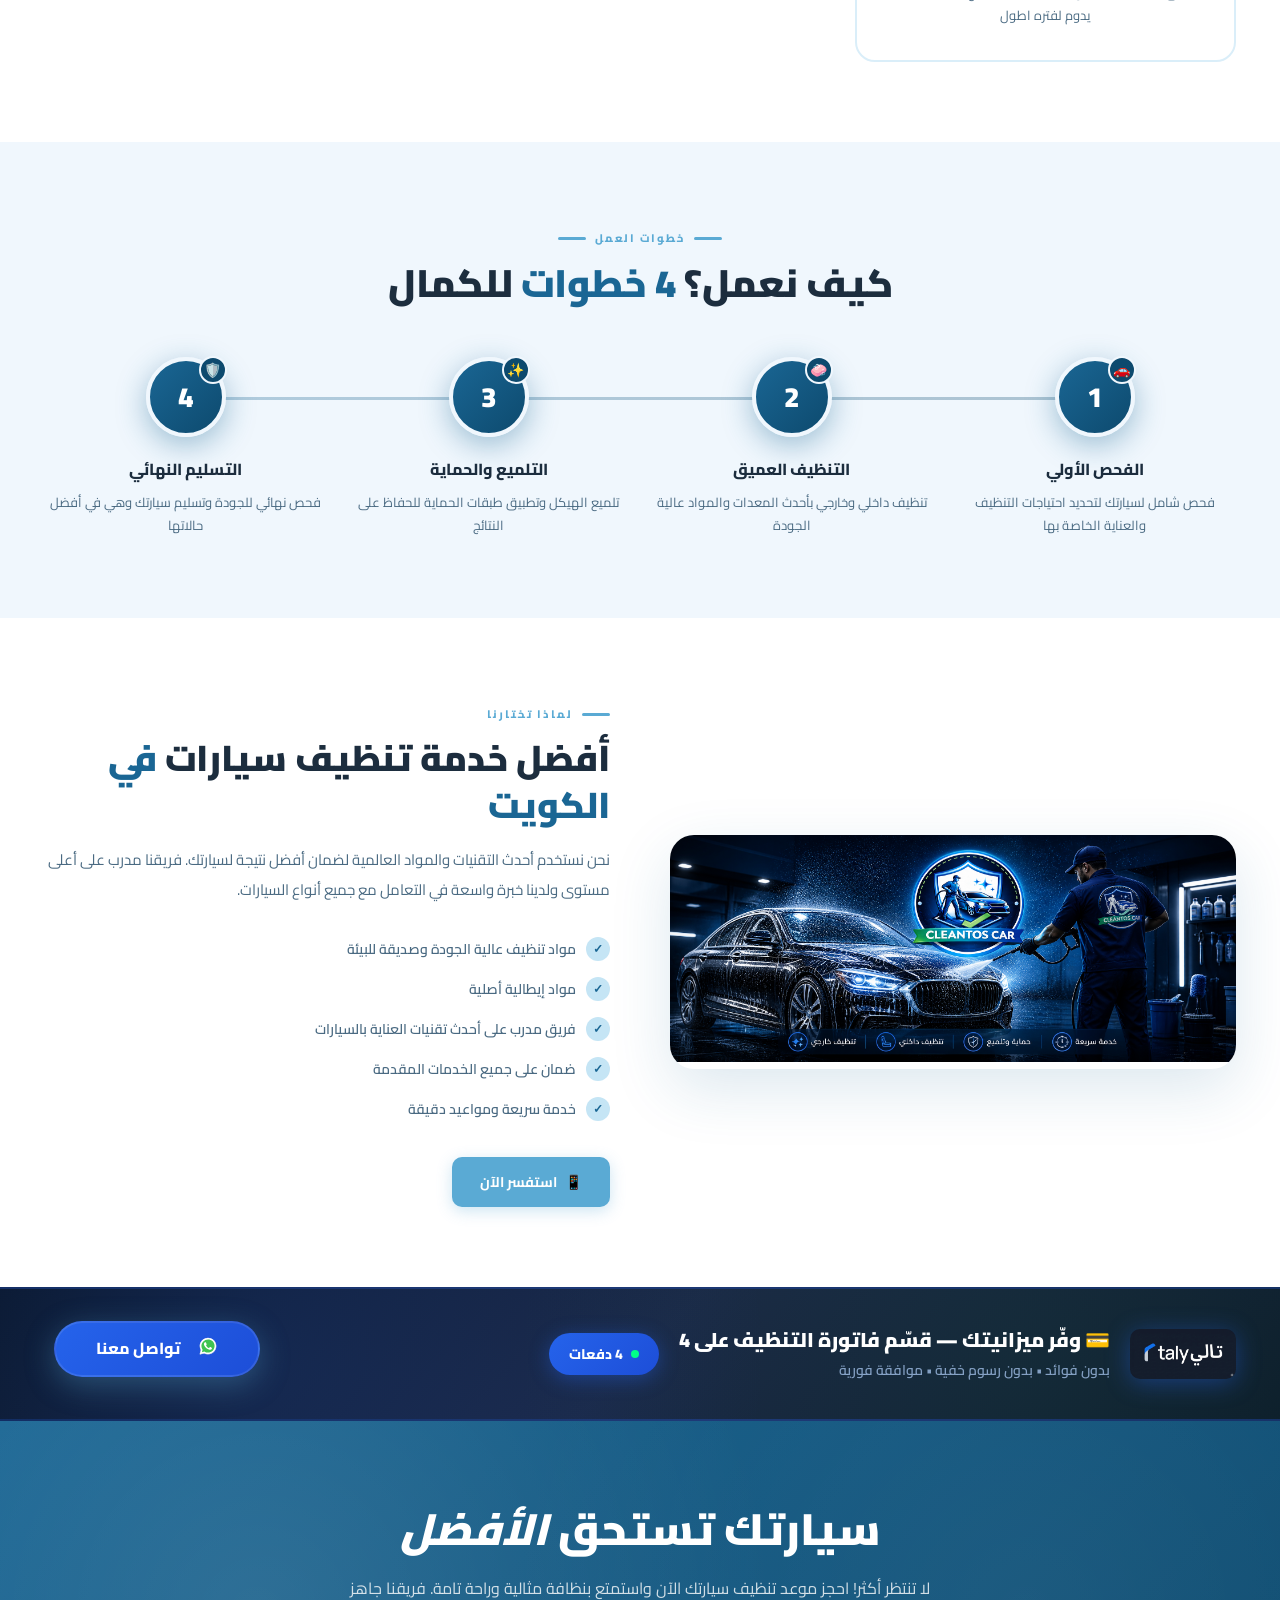
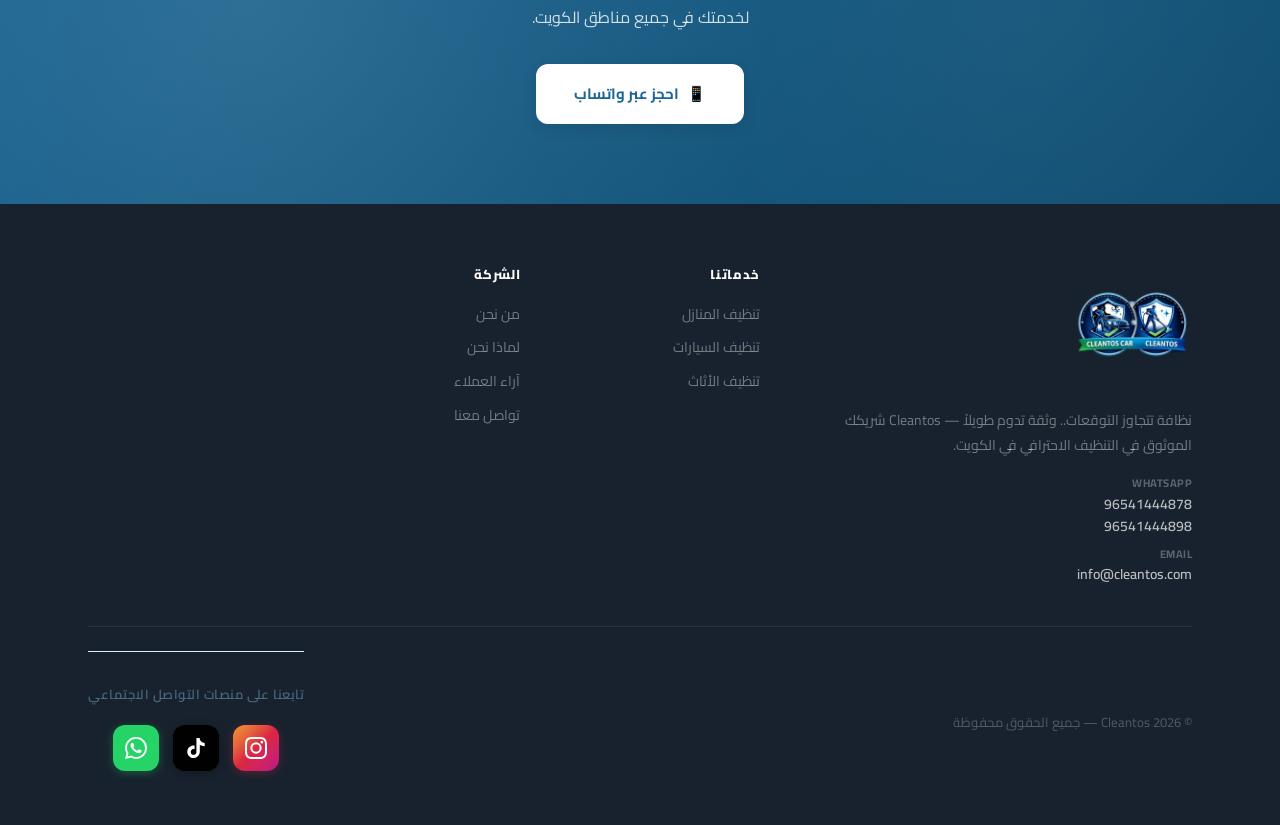
==== commit 333cbf8b: "saw" ====
--- a/car.html
+++ b/car.html
@@ -1621,6 +1621,24 @@
   <span class="en">✅ Number copied</span>
 </div>
 
+<!-- ═══ TALY FLOAT ═══ -->
+<div id="taly-float" >
+  <a href="https://www.taly.io/" target="_blank">
+    <img class="tf-logo"
+         src="talyy.png"
+         alt="تالي"/>
+    <div class="tf-body">
+      <span class="tf-label"><span class="ar">ادفع بالتقسيط مع</span><span class="en" style="display:none">Split payment with</span></span>
+      <span class="tf-text"><span class="ar">4 دفعات • بدون فوائد</span><span class="en" style="display:none">4 payments • 0% interest</span></span>
+    </div>
+    <div class="tf-dots">
+      <div class="tf-dot on"></div>
+      <div class="tf-dot"></div>
+      <div class="tf-dot"></div>
+      <div class="tf-dot"></div>
+    </div>
+  </a>
+</div>
 <!-- Booking Button -->
 <!-- <a href="contact.html" id="booking-btn">
   <span class="ar">📅 احجز موعد</span>
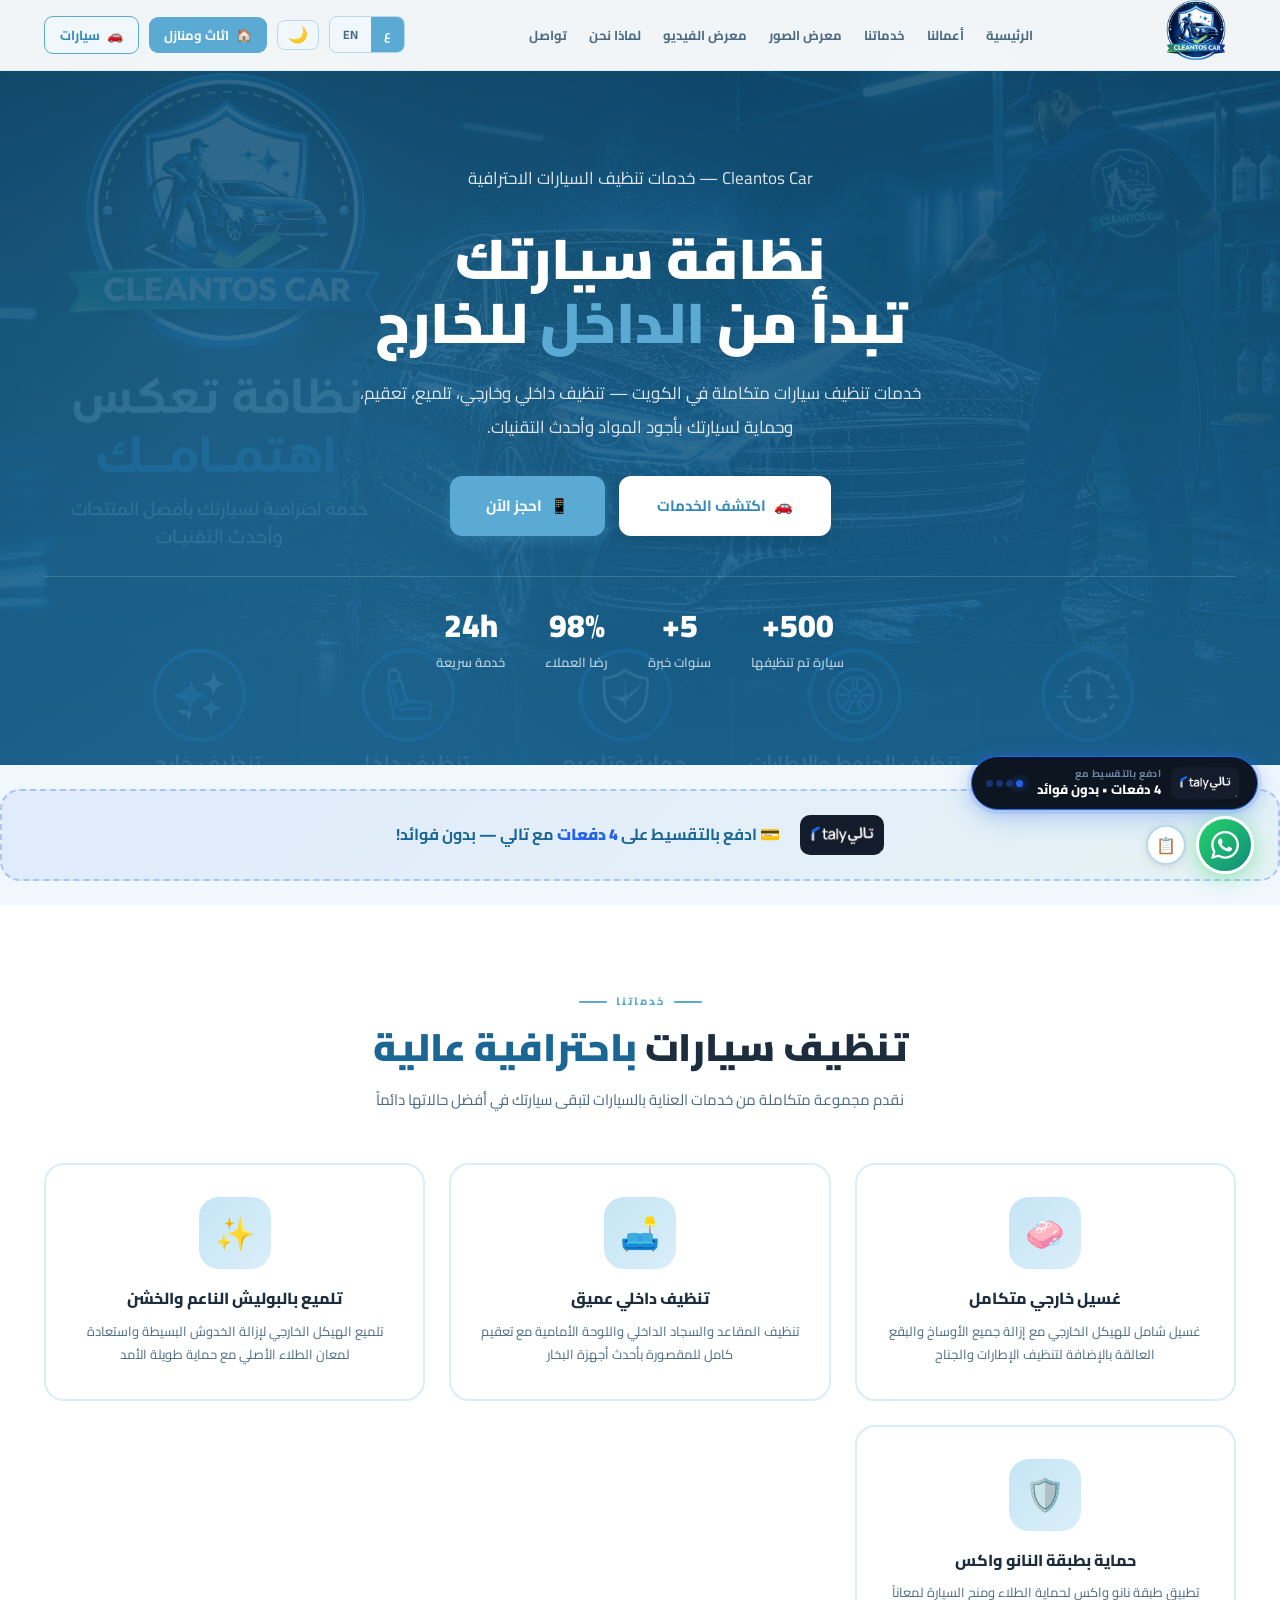
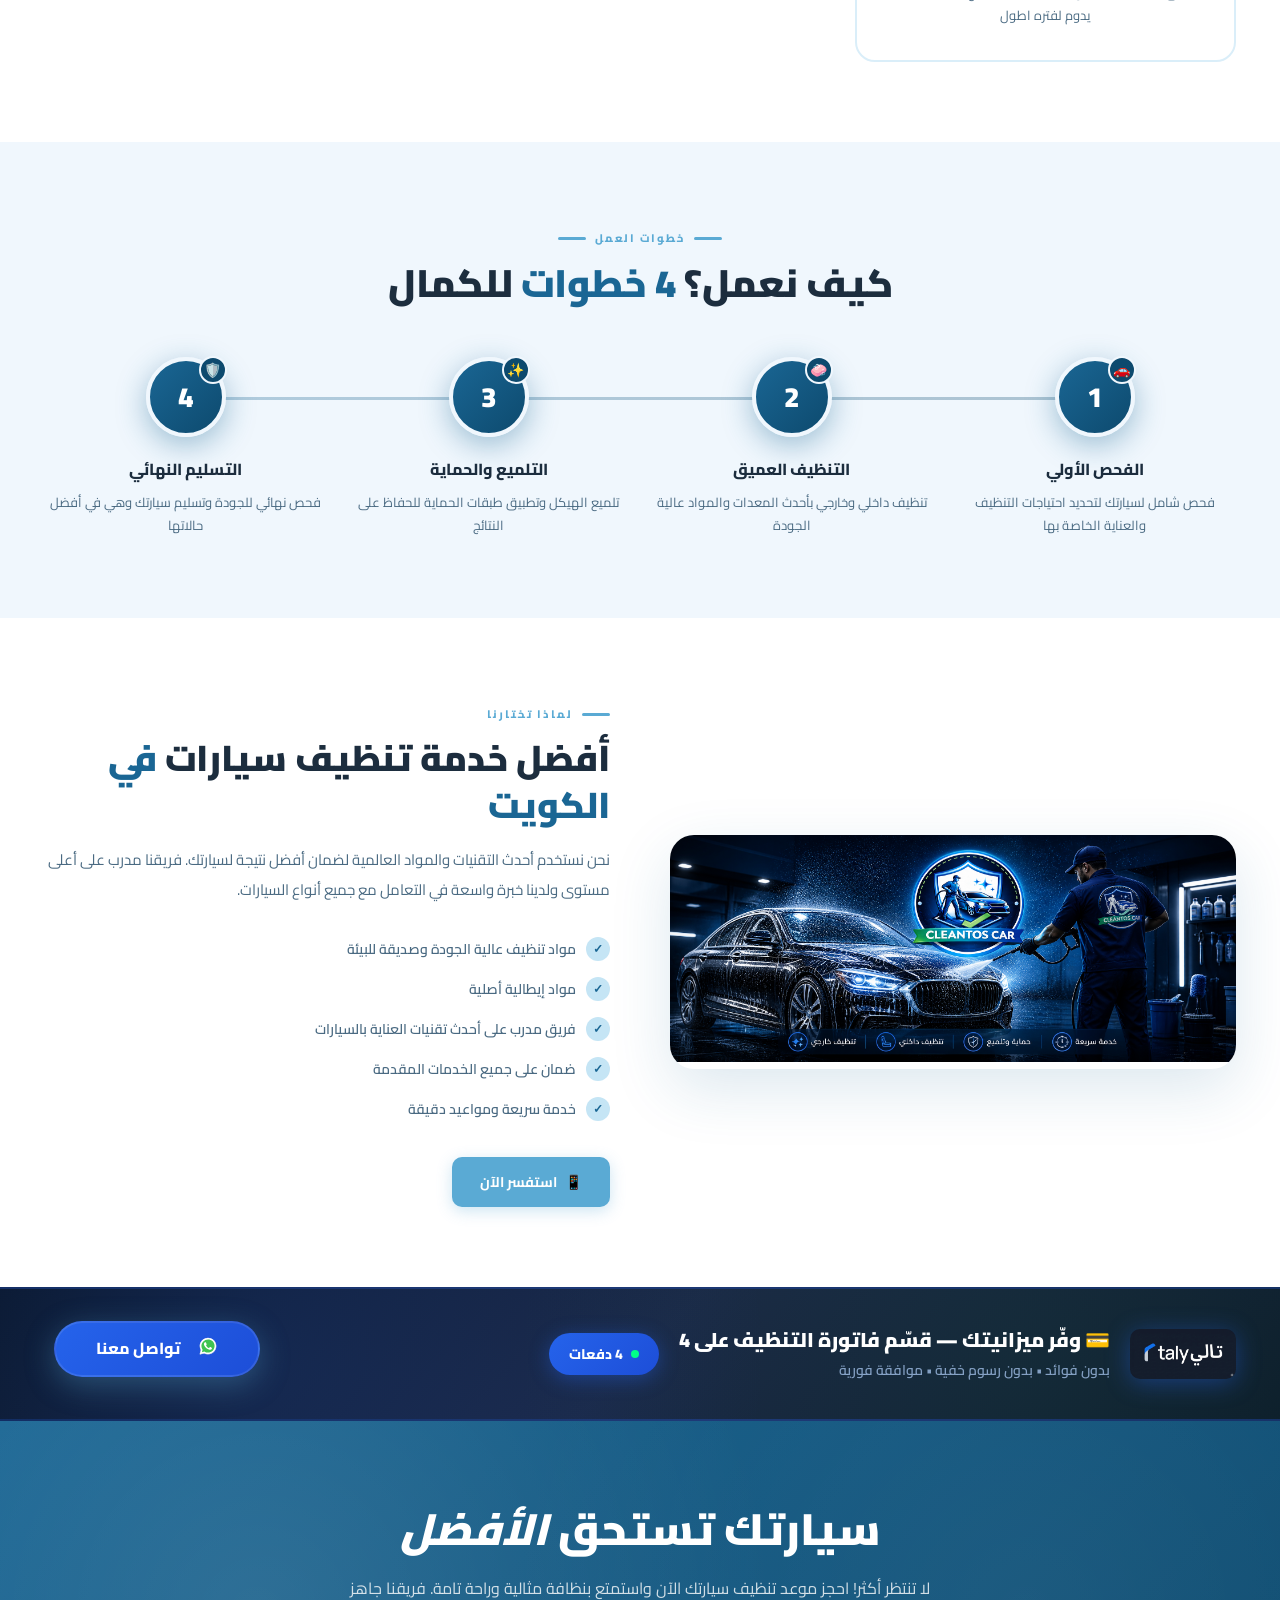
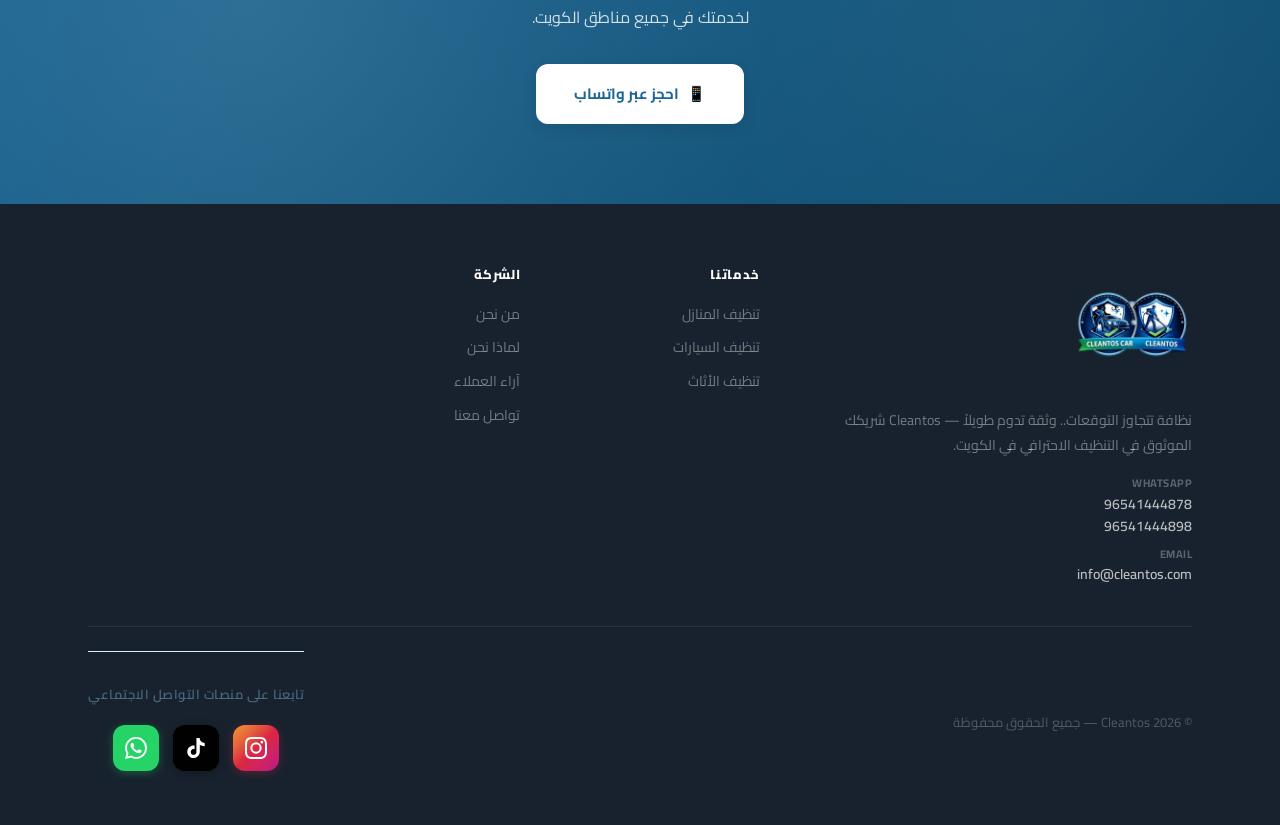
==== commit a67139f2: "saw" ====
--- a/car.html
+++ b/car.html
@@ -1689,9 +1689,8 @@
         <button id="be" onclick="setL('en')" aria-label="English">EN</button>
       </div>
       <button id="dm" onclick="toggleDM()" title="Dark Mode" aria-label="Toggle dark mode">🌙</button>
-      <a href="house.html" class="nc nc-az">
-        🏠 <span class="ar">منازل</span><span class="en">Houses</span>
-      </a>
+            <a href="house.html" class="nc nc-az">🏠 <span class="ar">اثاث ومنازل</span><span class="en" style="display:none">Houses and furniture</span></a>
+
       <a href="car.html" class="nc nc-out">
         🚗 <span class="ar">سيارات</span><span class="en">Cars</span>
       </a>
